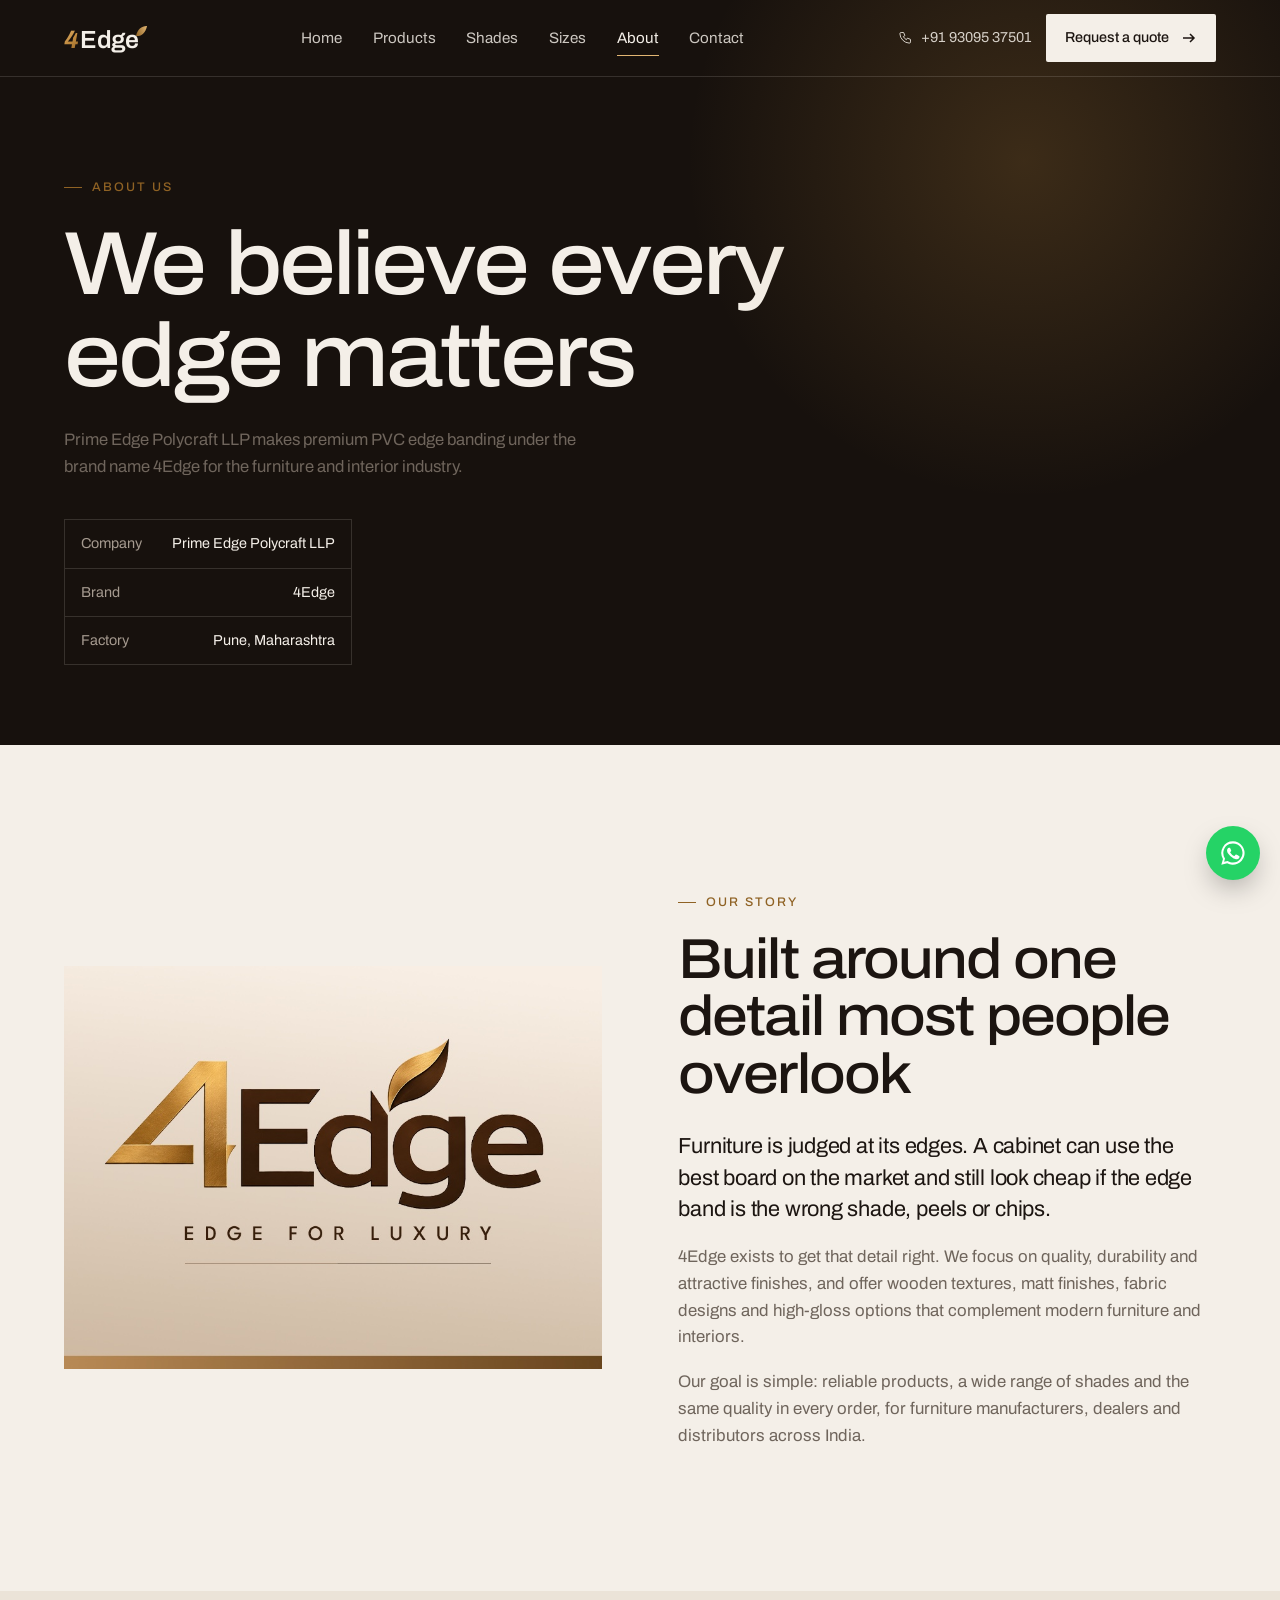
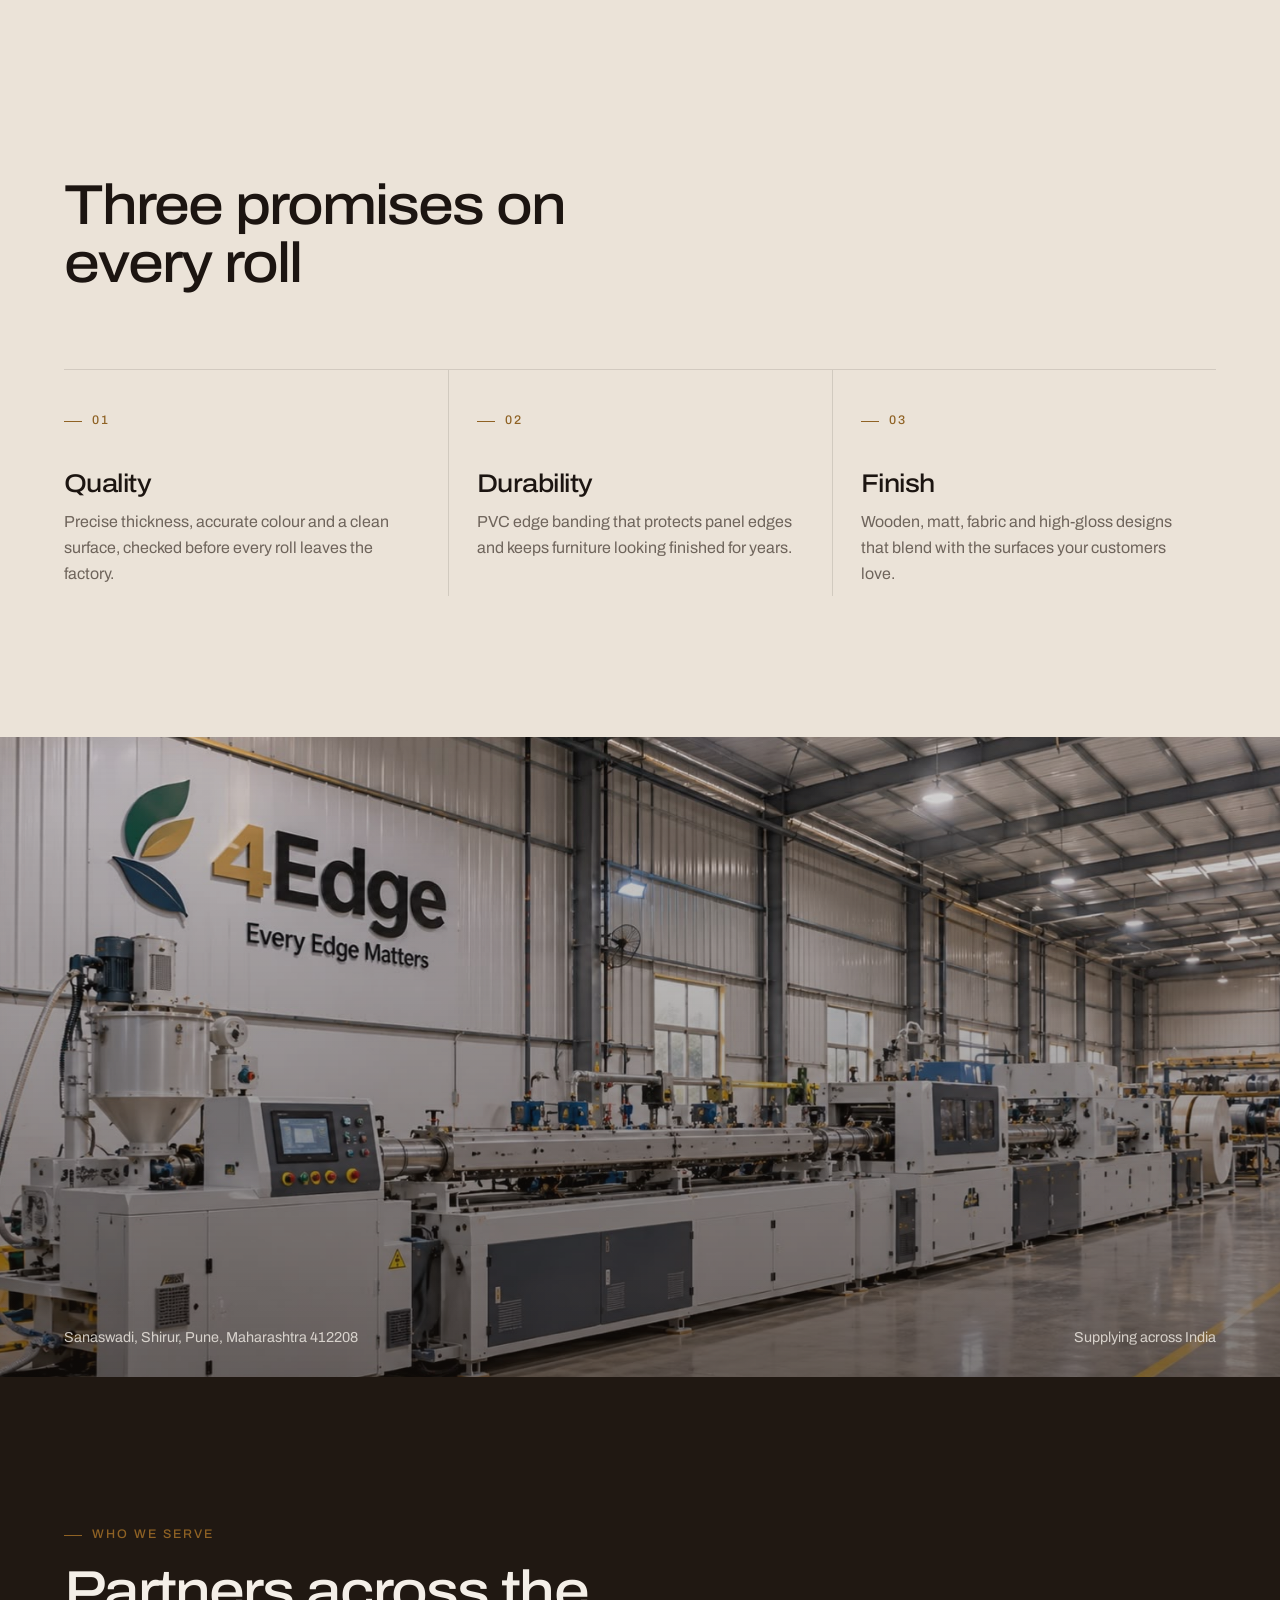
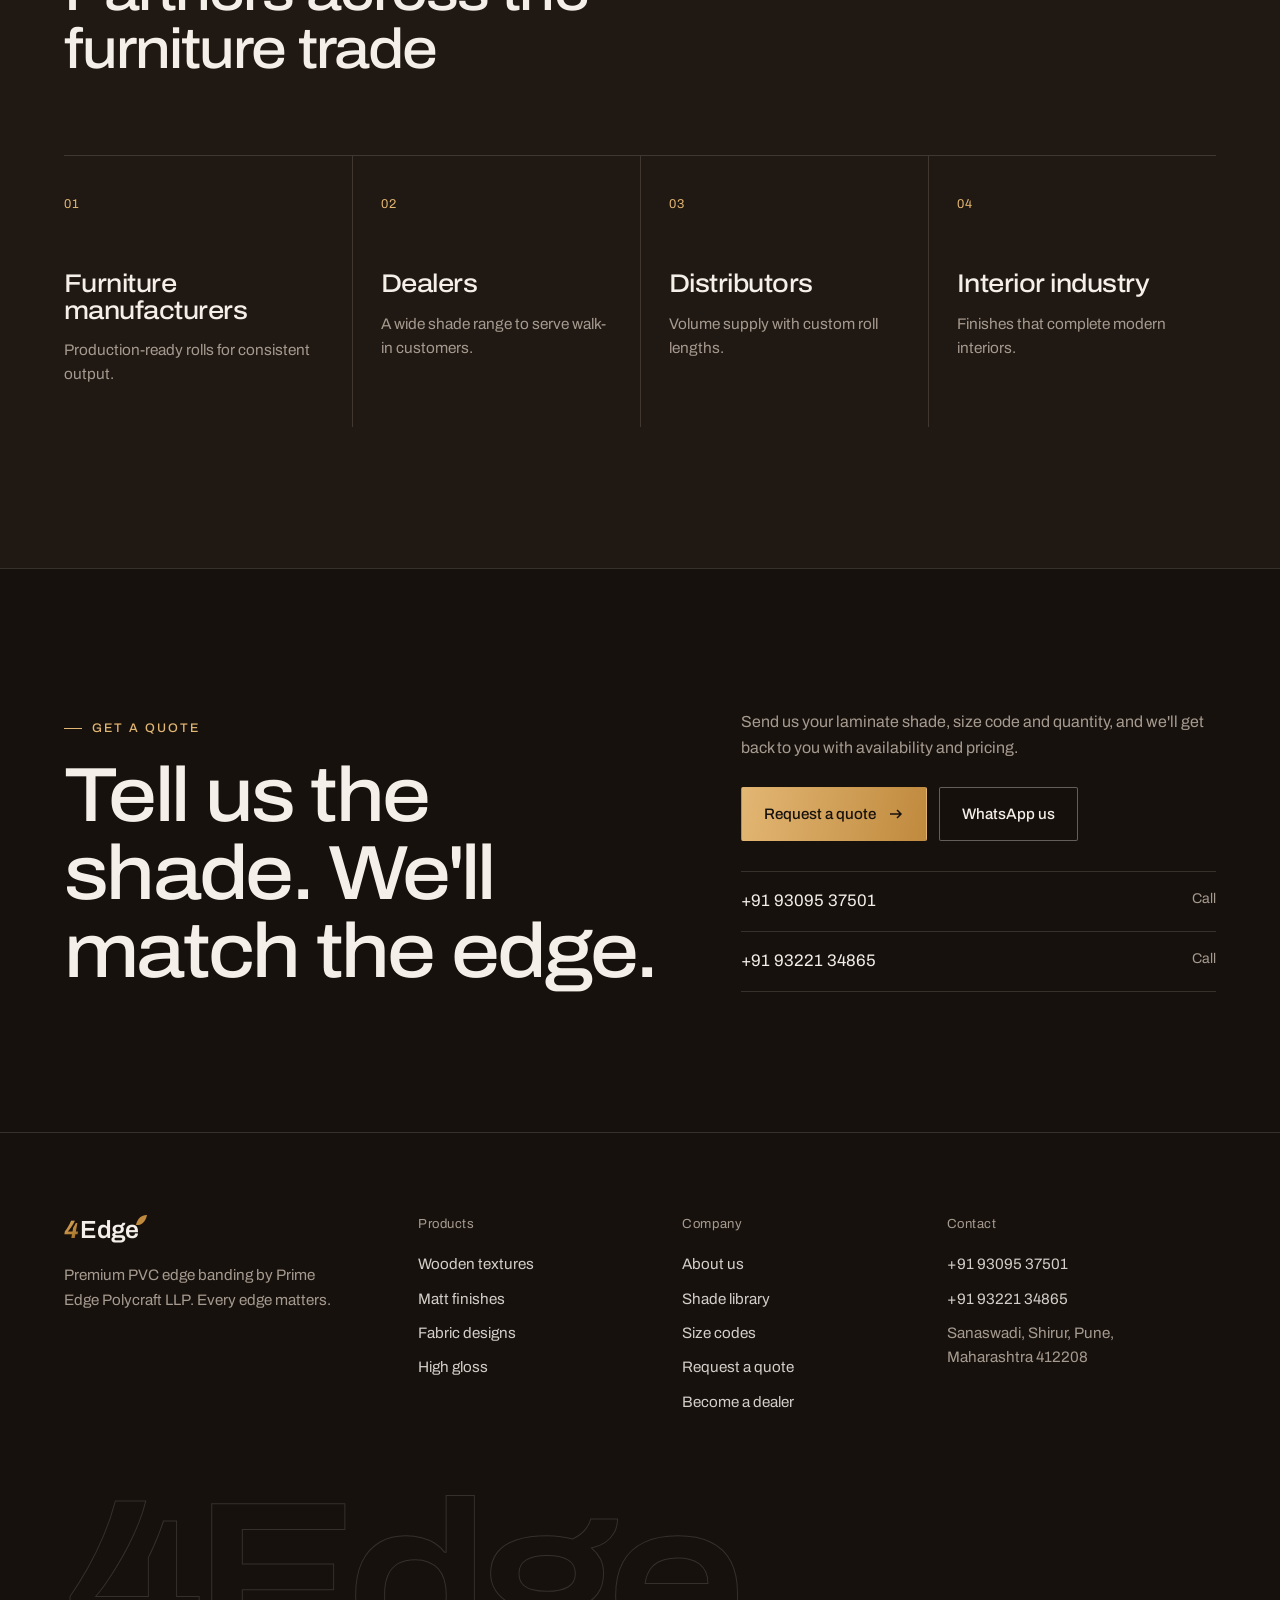
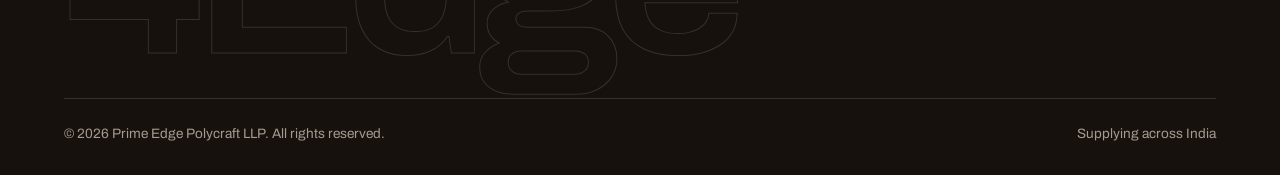
==== about.html @ f7176a1a "first commit" ====
<!doctype html>
<html lang="en">
<head>
  <meta charset="utf-8">
  <meta name="viewport" content="width=device-width, initial-scale=1">
  <title>About | 4Edge by Prime Edge Polycraft LLP</title>
  <meta name="description" content="Prime Edge Polycraft LLP makes premium PVC edge banding under the 4Edge brand at its factory in Sanaswadi, Pune.">
  <meta property="og:title" content="About | 4Edge by Prime Edge Polycraft LLP">
  <meta property="og:description" content="Prime Edge Polycraft LLP makes premium PVC edge banding under the 4Edge brand at its factory in Sanaswadi, Pune.">
  <meta property="og:image" content="assets/factory.jpg">
  <meta name="theme-color" content="#17110d">
  <link rel="icon" href="assets/favicon.svg" type="image/svg+xml">
  <link rel="preconnect" href="https://fonts.googleapis.com">
  <link rel="preconnect" href="https://fonts.gstatic.com" crossorigin>
  <link href="https://fonts.googleapis.com/css2?family=Archivo:wdth,wght@62..125,300..800&display=swap" rel="stylesheet">
  <link rel="stylesheet" href="css/styles.css">
</head>
<body>

<!-- ============ NAV ============ -->
<header class="nav">
  <div class="container nav-inner">
    <a href="index.html" class="logo" aria-label="4Edge home">
      <span class="four">4</span><span class="word">Edge</span>
      <svg class="leaf" viewBox="0 0 12 16" aria-hidden="true"><defs><linearGradient id="lg" x1="0" y1="1" x2="1" y2="0"><stop offset="0" stop-color="#8f6224"/><stop offset="1" stop-color="#e2b673"/></linearGradient></defs><path d="M1 15C1 7 5 2 11 1c0 7-3 13-10 14z" fill="url(#lg)"/></svg>
    </a>
    <nav class="nav-links" aria-label="Primary">
      <a href="index.html">Home</a>
      <a href="products.html">Products</a>
      <a href="shades.html">Shades</a>
      <a href="products.html#sizes">Sizes</a>
      <a href="about.html" class="active">About</a>
      <a href="contact.html">Contact</a>
    </nav>
    <div class="nav-right">
      <a class="nav-phone" href="tel:+919309537501">
        <svg viewBox="0 0 24 24" fill="none" stroke="currentColor" stroke-width="1.6"><path d="M5 4h4l2 5-2.5 1.5a11 11 0 0 0 5 5L15 13l5 2v4a2 2 0 0 1-2 2A16 16 0 0 1 3 6a2 2 0 0 1 2-2"/></svg>
        +91 93095 37501
      </a>
      <a href="contact.html" class="btn btn-light">Request a quote <svg viewBox="0 0 16 16" fill="none" stroke="currentColor" stroke-width="1.5"><path d="M2 8h11M9 4l4 4-4 4"/></svg></a>
      <button class="nav-toggle" aria-label="Open menu" aria-expanded="false"><span></span></button>
    </div>
  </div>
  <div class="mobile-menu">
    <a class="m-link" href="index.html">Home</a>
    <a class="m-link" href="products.html">Products</a>
    <a class="m-link" href="shades.html">Shades</a>
    <a class="m-link" href="products.html#sizes">Sizes</a>
    <a class="m-link" href="about.html">About</a>
    <a class="m-link" href="contact.html">Contact</a>
    <div class="m-foot">
      <a href="tel:+919309537501">+91 93095 37501</a>
      <a href="contact.html" class="btn btn-gold">Request a quote</a>
    </div>
  </div>
</header>

<main>
<section class="page-hero">
  <div class="container">
    <span class="eyebrow reveal">About us</span>
    <div class="row">
      <div>
        <h1 class="reveal d1">We believe every edge matters</h1>
        <p class="lead reveal d2">Prime Edge Polycraft LLP makes premium PVC edge banding under the brand name 4Edge for the furniture and interior industry.</p>
      </div>
      <div class="meta-box reveal d3">
        <div><span>Company</span>Prime Edge Polycraft LLP</div>
        <div><span>Brand</span>4Edge</div>
        <div><span>Factory</span>Pune, Maharashtra</div>
      </div>
    </div>
  </div>
</section>

<section class="section">
  <div class="container about-split">
    <div class="brand-card reveal"><img src="assets/logo-card.jpg" alt="4Edge logo with the line Edge for Luxury"></div>
    <div class="intro-copy">
      <span class="eyebrow reveal">Our story</span>
      <h2 class="reveal d1" style="margin:18px 0 28px">Built around one detail most people overlook</h2>
      <p class="big reveal d1">Furniture is judged at its edges. A cabinet can use the best board on the market and still look cheap if the edge band is the wrong shade, peels or chips.</p>
      <p class="reveal d2">4Edge exists to get that detail right. We focus on quality, durability and attractive finishes, and offer wooden textures, matt finishes, fabric designs and high-gloss options that complement modern furniture and interiors.</p>
      <p class="reveal d3">Our goal is simple: reliable products, a wide range of shades and the same quality in every order, for furniture manufacturers, dealers and distributors across India.</p>
    </div>
  </div>
</section>

<section class="section cream-2">
  <div class="container">
    <div class="section-head">
      <div>
        <span class="eyebrow reveal">What we stand for</span>
        <h2 class="reveal d1">Three promises on every roll</h2>
      </div>
    </div>
    <div class="values">
      <div class="reveal"><span class="eyebrow">01</span><h3>Quality</h3><p>Precise thickness, accurate colour and a clean surface, checked before every roll leaves the factory.</p></div>
      <div class="reveal d1"><span class="eyebrow">02</span><h3>Durability</h3><p>PVC edge banding that protects panel edges and keeps furniture looking finished for years.</p></div>
      <div class="reveal d2"><span class="eyebrow">03</span><h3>Finish</h3><p>Wooden, matt, fabric and high-gloss designs that blend with the surfaces your customers love.</p></div>
    </div>
  </div>
</section>

<div class="image-band">
  <img src="assets/factory.jpg" alt="Inside the 4Edge factory at Sanaswadi, Pune" loading="lazy">
  <div class="caption"><span>Sanaswadi, Shirur, Pune, Maharashtra 412208</span><span>Supplying across India</span></div>
</div>

<section class="section dark-2">
  <div class="container">
    <div class="section-head">
      <div>
        <span class="eyebrow reveal">Who we serve</span>
        <h2 class="reveal d1">Partners across the furniture trade</h2>
      </div>
    </div>
    <div class="grid-4">
      <div class="card reveal"><span class="card-num">01</span><h3>Furniture manufacturers</h3><p>Production-ready rolls for consistent output.</p></div>
      <div class="card reveal d1"><span class="card-num">02</span><h3>Dealers</h3><p>A wide shade range to serve walk-in customers.</p></div>
      <div class="card reveal d2"><span class="card-num">03</span><h3>Distributors</h3><p>Volume supply with custom roll lengths.</p></div>
      <div class="card reveal d3"><span class="card-num">04</span><h3>Interior industry</h3><p>Finishes that complete modern interiors.</p></div>
    </div>
  </div>
</section>

<!-- ============ CTA ============ -->
<section class="section dark cta" style="border-top:1px solid var(--line-dark)">
  <div class="container cta-inner">
    <div>
      <span class="eyebrow reveal">Get a quote</span>
      <h2 class="reveal d1" style="margin-top:18px">Tell us the shade. We'll match the edge.</h2>
    </div>
    <div class="cta-side reveal d2">
      <p>Send us your laminate shade, size code and quantity, and we'll get back to you with availability and pricing.</p>
      <div class="cta-actions">
        <a href="contact.html" class="btn btn-gold">Request a quote <svg viewBox="0 0 16 16" fill="none" stroke="currentColor" stroke-width="1.5"><path d="M2 8h11M9 4l4 4-4 4"/></svg></a>
        <a href="https://wa.me/919309537501" target="_blank" rel="noopener" class="btn btn-ghost">WhatsApp us</a>
      </div>
      <div class="phone-list">
        <a href="tel:+919309537501">+91 93095 37501 <span>Call</span></a>
        <a href="tel:+919322134865">+91 93221 34865 <span>Call</span></a>
      </div>
    </div>
  </div>
</section>



</main>

<!-- ============ FOOTER ============ -->
<footer class="footer">
  <div class="container">
    <div class="footer-top">
      <div>
        <a href="index.html" class="logo"><span class="four">4</span><span class="word">Edge</span><svg class="leaf" viewBox="0 0 12 16" aria-hidden="true"><path d="M1 15C1 7 5 2 11 1c0 7-3 13-10 14z" fill="#c08a3e"/></svg></a>
        <p class="tagline">Premium PVC edge banding by Prime Edge Polycraft LLP. Every edge matters.</p>
      </div>
      <div>
        <h4>Products</h4>
        <ul>
          <li><a href="shades.html#wooden-matt">Wooden textures</a></li>
          <li><a href="shades.html#solid-matt">Matt finishes</a></li>
          <li><a href="shades.html#fabric">Fabric designs</a></li>
          <li><a href="shades.html#solid-gloss">High gloss</a></li>
        </ul>
      </div>
      <div>
        <h4>Company</h4>
        <ul>
          <li><a href="about.html">About us</a></li>
          <li><a href="shades.html">Shade library</a></li>
          <li><a href="products.html#sizes">Size codes</a></li>
          <li><a href="contact.html">Request a quote</a></li>
          <li><a href="contact.html">Become a dealer</a></li>
        </ul>
      </div>
      <div>
        <h4>Contact</h4>
        <ul>
          <li><a href="tel:+919309537501">+91 93095 37501</a></li>
          <li><a href="tel:+919322134865">+91 93221 34865</a></li>
          <li style="color:var(--muted-dark)">Sanaswadi, Shirur, Pune,<br>Maharashtra 412208</li>
        </ul>
      </div>
    </div>
    <div class="footer-word" aria-hidden="true">4Edge</div>
    <div class="footer-bottom">
      <span>© <span data-year></span> Prime Edge Polycraft LLP. All rights reserved.</span>
      <span>Supplying across India</span>
    </div>
  </div>
</footer>

<a class="wa-float" href="https://wa.me/919309537501" target="_blank" rel="noopener" aria-label="Chat on WhatsApp">
  <svg viewBox="0 0 24 24" fill="currentColor"><path d="M12 2a10 10 0 0 0-8.6 15.1L2 22l5-1.3A10 10 0 1 0 12 2zm0 18.2c-1.5 0-3-.4-4.3-1.2l-.3-.2-3 .8.8-2.9-.2-.3A8.2 8.2 0 1 1 12 20.2zm4.5-6.1c-.2-.1-1.5-.7-1.7-.8-.2-.1-.4-.1-.6.1l-.8 1c-.1.2-.3.2-.5.1a6.7 6.7 0 0 1-3.3-2.9c-.3-.4.2-.4.8-1.4.1-.2 0-.3 0-.5l-.8-1.8c-.2-.5-.4-.4-.6-.4h-.5a1 1 0 0 0-.7.3 3 3 0 0 0-.9 2.2 5.2 5.2 0 0 0 1.1 2.7 11.8 11.8 0 0 0 4.5 4c1.7.7 2.3.8 3.2.6.5-.1 1.5-.6 1.7-1.2.2-.6.2-1.1.2-1.2-.1-.2-.3-.3-.6-.4z"/></svg>
</a>

<script src="js/shades-data.js"></script>
<script src="js/shades.js"></script>
<script src="js/main.js"></script>
</body>
</html>
---- css/styles.css ----
/* =========================================================
   4Edge — Prime Edge Polycraft LLP
   ========================================================= */

:root {
  --gold: #c08a3e;
  --gold-light: #e2b673;
  --gold-deep: #8f6224;
  --brown: #4a2c1a;
  --espresso: #17110d;
  --espresso-2: #201812;
  --espresso-3: #2b211a;
  --cream: #f4efe8;
  --cream-2: #ebe3d8;
  --ink: #1c1511;
  --muted: #6f655c;
  --muted-dark: #a59a8f;
  --line: rgba(28, 21, 17, 0.12);
  --line-dark: rgba(244, 239, 232, 0.14);

  --font: "Archivo", system-ui, -apple-system, "Segoe UI", sans-serif;
  --wide: 112;

  --pad: clamp(16px, 5vw, 72px);
  --max: 1360px;
  --ease: cubic-bezier(0.22, 1, 0.36, 1);
}

*, *::before, *::after { box-sizing: border-box; }
html { scroll-behavior: smooth; -webkit-text-size-adjust: 100%; }
body {
  margin: 0;
  font-family: var(--font);
  font-size: 16px;
  line-height: 1.6;
  color: var(--ink);
  background: var(--cream);
  -webkit-font-smoothing: antialiased;
  overflow-x: hidden;
}
img { max-width: 100%; display: block; }
a { color: inherit; text-decoration: none; }
button { font: inherit; cursor: pointer; }

.container { width: 100%; max-width: var(--max); margin: 0 auto; padding: 0 var(--pad); }

/* ---------- Type ---------- */
.display, h1, h2, h3 {
  font-stretch: 112%;
  font-variation-settings: "wdth" var(--wide);
  letter-spacing: -0.035em;
  line-height: 1.02;
  font-weight: 500;
  margin: 0;
}
h1 { font-size: clamp(2.6rem, 7vw, 6.2rem); }
h2 { font-size: clamp(2rem, 4.4vw, 3.6rem); }
h3 { font-size: clamp(1.25rem, 2vw, 1.6rem); letter-spacing: -0.02em; }
p { margin: 0; }
.lead { font-size: clamp(1.02rem, 1.3vw, 1.15rem); color: var(--muted); max-width: 52ch; }
.dark .lead { color: var(--muted-dark); }

.eyebrow {
  display: inline-flex; align-items: center; gap: 10px;
  font-size: 0.78rem; letter-spacing: 0.16em; text-transform: uppercase;
  color: var(--gold-deep); font-weight: 500;
}
.eyebrow::before { content: ""; width: 18px; height: 1px; background: currentColor; }
.dark .eyebrow { color: var(--gold-light); }

.gold-text {
  background: linear-gradient(100deg, var(--gold-light), var(--gold) 45%, var(--gold-deep));
  -webkit-background-clip: text; background-clip: text; color: transparent;
}

/* ---------- Buttons ---------- */
.btn {
  display: inline-flex; align-items: center; gap: 12px;
  padding: 14px 22px; font-size: 0.95rem; font-weight: 500;
  border: 1px solid transparent; border-radius: 2px;
  transition: background .3s var(--ease), color .3s var(--ease), border-color .3s var(--ease), transform .3s var(--ease);
  white-space: nowrap;
}
.btn svg { width: 16px; height: 16px; transition: transform .3s var(--ease); }
.btn:hover svg { transform: translateX(4px); }
.btn-light { background: var(--cream); color: var(--ink); }
.btn-light:hover { background: #fff; }
.btn-ghost { border-color: rgba(244,239,232,.35); color: var(--cream); background: rgba(23,17,13,.25); backdrop-filter: blur(6px); }
.btn-ghost:hover { border-color: var(--cream); }
.btn-dark { background: var(--espresso); color: var(--cream); }
.btn-dark:hover { background: var(--brown); }
.btn-gold { background: linear-gradient(100deg, var(--gold-light), var(--gold)); color: var(--espresso); }
.btn-gold:hover { filter: brightness(1.06); }
.btn-outline { border-color: var(--line); color: var(--ink); }
.btn-outline:hover { border-color: var(--ink); }

/* ---------- Logo ---------- */
.logo { display: inline-flex; align-items: flex-end; gap: 1px; font-weight: 600; font-size: 1.55rem; line-height: 1; letter-spacing: -0.03em; }
.logo .four {
  font-weight: 700; font-style: italic; margin-right: 1px;
  background: linear-gradient(135deg, var(--gold-light), var(--gold) 50%, var(--gold-deep));
  -webkit-background-clip: text; background-clip: text; color: transparent;
}
.logo .word { color: var(--cream); position: relative; }
.logo .leaf { width: 11px; height: 14px; margin-left: -3px; margin-bottom: 15px; transform: rotate(12deg); }
.logo-dark .word { color: var(--brown); }

/* ---------- Navigation ---------- */
.nav {
  position: fixed; inset: 0 0 auto 0; z-index: 50;
  color: var(--cream);
  border-bottom: 1px solid var(--line-dark);
  transition: background .4s var(--ease), backdrop-filter .4s var(--ease);
}
.nav.scrolled, .nav.solid { background: rgba(23, 17, 13, 0.82); backdrop-filter: blur(14px); -webkit-backdrop-filter: blur(14px); }
.nav-inner { display: flex; align-items: center; justify-content: space-between; height: 76px; gap: 24px; }
.nav-links { display: flex; gap: clamp(18px, 2.4vw, 34px); font-size: 0.95rem; }
.nav-links a { opacity: .82; transition: opacity .2s; position: relative; padding: 6px 0; }
.nav-links a:hover, .nav-links a.active { opacity: 1; }
.nav-links a.active::after { content: ""; position: absolute; left: 0; right: 0; bottom: 0; height: 1px; background: var(--gold-light); }
.nav-right { display: flex; align-items: center; gap: 14px; }
.nav-phone { display: inline-flex; align-items: center; gap: 8px; font-size: 0.9rem; opacity: .85; }
.nav-phone svg { width: 15px; height: 15px; }
.nav .btn { padding: 11px 18px; font-size: .9rem; }
.nav-toggle { display: none; width: 44px; height: 44px; border: 1px solid var(--line-dark); background: transparent; color: var(--cream); align-items: center; justify-content: center; }
.nav-toggle span { display: block; width: 18px; height: 1px; background: currentColor; position: relative; transition: transform .3s; }
.nav-toggle span::before, .nav-toggle span::after { content: ""; position: absolute; left: 0; width: 18px; height: 1px; background: currentColor; transition: transform .3s; }
.nav-toggle span::before { top: -6px; } .nav-toggle span::after { top: 6px; }
.nav.open .nav-toggle span { background: transparent; }
.nav.open .nav-toggle span::before { transform: translateY(6px) rotate(45deg); }
.nav.open .nav-toggle span::after { transform: translateY(-6px) rotate(-45deg); }

.mobile-menu { display: none; }

@media (max-width: 980px) {
  .nav-links, .nav-phone, .nav-right .btn { display: none; }
  .nav-toggle { display: inline-flex; }
  .mobile-menu {
    display: flex; flex-direction: column; gap: 6px;
    max-height: 0; overflow: hidden; transition: max-height .5s var(--ease);
    background: var(--espresso);
  }
  .nav.open .mobile-menu { max-height: 520px; border-top: 1px solid var(--line-dark); }
  .mobile-menu a.m-link { font-size: 1.6rem; padding: 10px var(--pad); font-stretch: 112%; letter-spacing: -0.02em; }
  .mobile-menu .m-foot { padding: 18px var(--pad) 26px; display: flex; flex-direction: column; gap: 14px; }
  .nav.open { background: var(--espresso); }
}

/* ---------- Hero ---------- */
.hero {
  position: relative; min-height: 100svh; color: var(--cream);
  display: flex; flex-direction: column; justify-content: flex-end;
  background: var(--espresso); overflow: hidden; isolation: isolate;
}
.hero-media { position: absolute; inset: 0; z-index: -2; }
.hero-media img { width: 100%; height: 100%; object-fit: cover; object-position: 60% center; transform: scale(1.06); animation: heroZoom 14s var(--ease) forwards; filter: saturate(.85) contrast(1.02); }
@keyframes heroZoom { to { transform: scale(1); } }
.hero::before {
  content: ""; position: absolute; inset: 0; z-index: -1;
  background:
    linear-gradient(90deg, rgba(23,17,13,.92) 0%, rgba(23,17,13,.72) 38%, rgba(23,17,13,.25) 75%, rgba(23,17,13,.35) 100%),
    linear-gradient(0deg, rgba(23,17,13,.95) 0%, rgba(23,17,13,0) 45%),
    linear-gradient(180deg, rgba(23,17,13,.6) 0%, rgba(23,17,13,0) 22%);
}
.corner { position: absolute; width: 18px; height: 18px; border-color: rgba(244,239,232,.5); border-style: solid; border-width: 0; }
.corner.tl { top: 100px; left: calc(var(--pad) / 2); border-top-width: 1px; border-left-width: 1px; }
.corner.tr { top: 100px; right: calc(var(--pad) / 2); border-top-width: 1px; border-right-width: 1px; }
.corner.bl { bottom: 18px; left: calc(var(--pad) / 2); border-bottom-width: 1px; border-left-width: 1px; }
.corner.br { bottom: 18px; right: calc(var(--pad) / 2); border-bottom-width: 1px; border-right-width: 1px; }

.hero-content { padding-top: 160px; padding-bottom: 56px; }
.hero h1 { max-width: 13ch; margin: 22px 0 26px; }
.hero .lead { color: rgba(244,239,232,.78); max-width: 46ch; }
.hero-actions { display: flex; flex-wrap: wrap; gap: 12px; margin-top: 36px; }

.stats { display: grid; grid-template-columns: repeat(5, 1fr); border-top: 1px solid var(--line-dark); margin-top: 72px; }
.stat { padding: 22px 22px 6px 0; }
.stat + .stat { padding-left: 22px; border-left: 1px solid var(--line-dark); }
.stat small { display: block; color: var(--muted-dark); font-size: .85rem; margin-bottom: 4px; }
.stat strong { font-weight: 500; font-size: 1rem; }
@media (max-width: 900px) {
  .stats { grid-template-columns: repeat(2, 1fr); }
  .stat, .stat + .stat { padding: 18px 16px 14px 0; border-left: 0; border-bottom: 1px solid var(--line-dark); }
  .stat:nth-child(even) { padding-left: 16px; border-left: 1px solid var(--line-dark); }
  .stat:last-child { grid-column: 1 / -1; border-bottom: 0; }
}

/* ---------- Page header (inner pages) ---------- */
.page-hero { background: var(--espresso); color: var(--cream); padding: 170px 0 80px; position: relative; overflow: hidden; }
.page-hero::after {
  content: ""; position: absolute; right: -10%; top: -30%; width: 60vw; height: 60vw; max-width: 820px; max-height: 820px;
  background: radial-gradient(circle, rgba(192,138,62,.22), transparent 62%); pointer-events: none;
}
.page-hero h1 { max-width: 14ch; margin: 22px 0 24px; }
.page-hero .row { display: flex; justify-content: space-between; align-items: flex-end; gap: 40px; flex-wrap: wrap; }
.meta-box { border: 1px solid var(--line-dark); min-width: 240px; font-size: .9rem; }
.meta-box div { display: flex; justify-content: space-between; gap: 30px; padding: 12px 16px; }
.meta-box div + div { border-top: 1px solid var(--line-dark); }
.meta-box span { color: var(--muted-dark); }

/* ---------- Sections ---------- */
section { position: relative; }
.section { padding: clamp(80px, 11vw, 150px) 0; }
.section.tight { padding: clamp(64px, 8vw, 110px) 0; }
.dark { background: var(--espresso); color: var(--cream); }
.dark-2 { background: var(--espresso-2); color: var(--cream); }
.cream-2 { background: var(--cream-2); }
.section-head { display: flex; justify-content: space-between; align-items: flex-end; gap: 40px; margin-bottom: clamp(44px, 6vw, 80px); flex-wrap: wrap; }
.section-head h2 { max-width: 16ch; margin-top: 18px; }
.section-head .lead { max-width: 42ch; }

/* ---------- Intro ---------- */
.intro-grid { display: grid; grid-template-columns: 1.05fr 1fr; gap: clamp(40px, 7vw, 120px); align-items: start; }
.intro-grid h2 { margin-top: 18px; }
.intro-copy p + p { margin-top: 18px; }
.intro-copy p { color: var(--muted); font-size: 1.05rem; }
.intro-copy .big { color: var(--ink); font-size: clamp(1.2rem, 1.7vw, 1.45rem); line-height: 1.45; letter-spacing: -0.01em; }
.signature { display: flex; align-items: center; gap: 16px; margin-top: 34px; padding-top: 24px; border-top: 1px solid var(--line); font-size: .9rem; color: var(--muted); }
.signature strong { color: var(--ink); font-weight: 500; display: block; }
@media (max-width: 860px) { .intro-grid { grid-template-columns: 1fr; } }

/* ---------- Finishes explorer ---------- */
.explorer { display: grid; grid-template-columns: 1fr 1fr; gap: clamp(32px, 6vw, 96px); align-items: start; }
.finish-list { list-style: none; margin: 0; padding: 0; border-top: 1px solid var(--line); }
.finish-item { border-bottom: 1px solid var(--line); }
.finish-item button {
  width: 100%; display: grid; grid-template-columns: 48px 1fr 24px; align-items: center;
  background: none; border: 0; padding: 26px 0; text-align: left; color: var(--muted);
  transition: color .3s var(--ease);
}
.finish-item .num { font-size: .8rem; letter-spacing: .06em; }
.finish-item .name { font-size: clamp(1.4rem, 2.6vw, 2.1rem); font-stretch: 112%; letter-spacing: -0.03em; transition: transform .4s var(--ease); }
.finish-item .arrow { opacity: 0; transform: translateX(-8px); transition: all .4s var(--ease); width: 18px; height: 18px; }
.finish-item.active button, .finish-item button:hover { color: var(--ink); }
.finish-item.active .num { color: var(--gold-deep); }
.finish-item.active .name { transform: translateX(6px); }
.finish-item.active .arrow { opacity: 1; transform: none; }

.finish-panel { position: sticky; top: 110px; }
.swatch-stage { position: relative; aspect-ratio: 4 / 3; overflow: hidden; background: var(--espresso); }
.swatch-stage .swatch { position: absolute; inset: 0; opacity: 0; transition: opacity .6s var(--ease), transform 1.2s var(--ease); transform: scale(1.04); }
.swatch-stage .swatch.show { opacity: 1; transform: none; }
.swatch-label { position: absolute; left: 16px; bottom: 16px; z-index: 3; background: rgba(23,17,13,.7); color: var(--cream); backdrop-filter: blur(8px); padding: 8px 12px; font-size: .8rem; letter-spacing: .08em; text-transform: uppercase; }
.panel-desc { margin-top: 22px; color: var(--muted); max-width: 52ch; min-height: 3.2em; }
.spec-rows { margin-top: 22px; border-top: 1px solid var(--line); font-size: .92rem; }
.spec-rows div { display: flex; justify-content: space-between; gap: 20px; padding: 13px 0; border-bottom: 1px solid var(--line); }
.spec-rows span:first-child { color: var(--muted); }
.spec-rows span:last-child { text-align: right; }
@media (max-width: 860px) {
  .explorer { grid-template-columns: 1fr; }
  .finish-panel { position: relative; top: 0; order: -1; }
}

/* ---------- Edge-band swatches (pure CSS textures) ---------- */
.swatch { overflow: hidden; }
.sw-wood {
  background:
    repeating-linear-gradient(92deg, rgba(60,30,12,.0) 0 7px, rgba(60,30,12,.16) 7px 8px, rgba(60,30,12,0) 8px 19px, rgba(255,220,170,.07) 19px 21px),
    repeating-linear-gradient(88deg, rgba(90,50,20,.0) 0 31px, rgba(70,35,15,.22) 31px 33px, rgba(0,0,0,0) 33px 70px),
    radial-gradient(ellipse 40% 9% at 30% 40%, rgba(70,35,15,.35), transparent 70%),
    radial-gradient(ellipse 30% 7% at 70% 68%, rgba(70,35,15,.3), transparent 70%),
    linear-gradient(100deg, #9b6638, #b57c48 30%, #8e5a30 55%, #a87140 80%, #93603a);
}
.sw-wood-dark {
  background:
    repeating-linear-gradient(91deg, transparent 0 9px, rgba(0,0,0,.18) 9px 10px, transparent 10px 23px, rgba(255,210,160,.05) 23px 25px),
    repeating-linear-gradient(89deg, transparent 0 41px, rgba(0,0,0,.25) 41px 43px, transparent 43px 90px),
    linear-gradient(100deg, #4b2c1a, #5d3a24 35%, #432617 60%, #563521);
}
.sw-wood-light {
  background:
    repeating-linear-gradient(90deg, transparent 0 11px, rgba(120,80,40,.12) 11px 12px, transparent 12px 27px),
    repeating-linear-gradient(88deg, transparent 0 47px, rgba(120,80,40,.16) 47px 49px, transparent 49px 100px),
    linear-gradient(100deg, #d9b98d, #e6c9a0 40%, #d2b083 70%, #dfc095);
}
.sw-matt { background: radial-gradient(120% 90% at 30% 20%, #5a5651, #3e3b37 60%, #34312e); }
.sw-matt::after { content: ""; position: absolute; inset: 0; opacity: .35; background-image: url("data:image/svg+xml;utf8,<svg xmlns='http://www.w3.org/2000/svg' width='160' height='160'><filter id='n'><feTurbulence type='fractalNoise' baseFrequency='.9' numOctaves='2' stitchTiles='stitch'/><feColorMatrix values='0 0 0 0 0 0 0 0 0 0 0 0 0 0 0 0 0 0 .5 0'/></filter><rect width='100%' height='100%' filter='url(%23n)'/></svg>"); }
.sw-matt-sand { background: radial-gradient(120% 90% at 30% 20%, #cdbfae, #b9a995 60%, #ab9a85); }
.sw-matt-sand::after { content: ""; position: absolute; inset: 0; opacity: .3; background-image: url("data:image/svg+xml;utf8,<svg xmlns='http://www.w3.org/2000/svg' width='160' height='160'><filter id='n'><feTurbulence type='fractalNoise' baseFrequency='.9' numOctaves='2' stitchTiles='stitch'/><feColorMatrix values='0 0 0 0 0 0 0 0 0 0 0 0 0 0 0 0 0 0 .5 0'/></filter><rect width='100%' height='100%' filter='url(%23n)'/></svg>"); }
.sw-fabric {
  background:
    repeating-linear-gradient(0deg, rgba(255,255,255,.06) 0 1px, transparent 1px 3px),
    repeating-linear-gradient(90deg, rgba(0,0,0,.14) 0 1px, transparent 1px 3px),
    repeating-linear-gradient(45deg, rgba(255,255,255,.03) 0 2px, transparent 2px 6px),
    linear-gradient(135deg, #6f7466, #5f6457 50%, #6a6f61);
}
.sw-fabric-linen {
  background:
    repeating-linear-gradient(0deg, rgba(255,255,255,.18) 0 1px, transparent 1px 3px),
    repeating-linear-gradient(90deg, rgba(90,70,50,.14) 0 1px, transparent 1px 3px),
    linear-gradient(135deg, #cfc3b1, #c2b5a1 50%, #cbbfab);
}
.sw-gloss {
  background:
    linear-gradient(115deg, transparent 0 34%, rgba(255,255,255,.55) 40%, rgba(255,255,255,.08) 47%, transparent 52%),
    linear-gradient(115deg, transparent 0 58%, rgba(255,255,255,.18) 61%, transparent 64%),
    linear-gradient(180deg, #7a1f22, #5a1316 60%, #3f0d10);
}
.sw-gloss-white {
  background:
    linear-gradient(115deg, transparent 0 34%, rgba(255,255,255,.9) 40%, rgba(255,255,255,.2) 47%, transparent 52%),
    linear-gradient(180deg, #f5f3ef, #e3dfd8 70%, #d6d1c9);
}
.sw-gloss-black {
  background:
    linear-gradient(115deg, transparent 0 34%, rgba(255,255,255,.32) 40%, rgba(255,255,255,.05) 47%, transparent 52%),
    linear-gradient(180deg, #1c1c1e, #0d0d0e);
}

/* Edge band roll illustration inside stage */
.roll { position: absolute; inset: 0; display: flex; align-items: center; justify-content: center; }
.strip-stack { position: absolute; inset: 0; display: grid; grid-template-rows: repeat(5, 1fr); }
.strip-stack > div { position: relative; border-bottom: 1px solid rgba(0,0,0,.25); box-shadow: inset 0 1px 0 rgba(255,255,255,.08); }

/* ---------- Size table ---------- */
.filters { display: flex; flex-wrap: wrap; gap: 8px; align-items: center; margin-bottom: 26px; }
.filters .label { font-size: .85rem; color: var(--muted); margin-right: 8px; }
.dark .filters .label { color: var(--muted-dark); }
.chip { padding: 9px 16px; border: 1px solid var(--line); background: transparent; font-size: .88rem; color: inherit; border-radius: 2px; transition: all .25s var(--ease); }
.dark .chip { border-color: var(--line-dark); }
.chip:hover { border-color: currentColor; }
.chip.active { background: var(--ink); color: var(--cream); border-color: var(--ink); }
.dark .chip.active { background: var(--cream); color: var(--ink); border-color: var(--cream); }

.table-wrap { overflow-x: auto; -webkit-overflow-scrolling: touch; }
.size-table { width: 100%; border-collapse: collapse; min-width: 640px; font-size: .95rem; }
.size-table th { text-align: left; font-weight: 400; font-size: .82rem; color: var(--muted); padding: 14px 16px 14px 0; border-bottom: 1px solid var(--line); }
.dark .size-table th { color: var(--muted-dark); border-color: var(--line-dark); }
.size-table td { padding: 20px 16px 20px 0; border-bottom: 1px solid var(--line); transition: background .25s, color .25s; }
.dark .size-table td { border-color: var(--line-dark); color: var(--muted-dark); }
.size-table tr:hover td { color: inherit; }
.dark .size-table tr:hover td { color: var(--cream); background: rgba(244,239,232,.03); }
.size-table td.code { font-stretch: 112%; font-size: 1.15rem; letter-spacing: -0.01em; color: inherit; }
.dark .size-table td.code { color: var(--cream); }
.size-table tr.hide { display: none; }
.edge-viz { display: inline-flex; align-items: center; gap: 10px; }
.edge-viz i { display: block; background: linear-gradient(180deg, var(--gold-light), var(--gold-deep)); border-radius: 1px; }
.table-note { margin-top: 20px; font-size: .85rem; color: var(--muted); }
.dark .table-note { color: var(--muted-dark); }

/* ---------- Cards / grids ---------- */
.grid-4 { display: grid; grid-template-columns: repeat(4, 1fr); border-top: 1px solid var(--line-dark); }
.grid-4 > * { padding: 34px 28px 40px 0; }
.grid-4 > * + * { padding-left: 28px; border-left: 1px solid var(--line-dark); }
.card-num { font-size: .8rem; color: var(--gold-light); letter-spacing: .08em; }
.card h3 { margin: 56px 0 14px; }
.card p { color: var(--muted-dark); font-size: .96rem; }
.card .ico { width: 34px; height: 34px; color: var(--gold-light); margin-top: 20px; }
@media (max-width: 980px) {
  .grid-4 { grid-template-columns: 1fr 1fr; }
  .grid-4 > *:nth-child(3) { padding-left: 0; border-left: 0; }
  .grid-4 > *:nth-child(n+3) { border-top: 1px solid var(--line-dark); }
}
@media (max-width: 560px) {
  .grid-4 { grid-template-columns: 1fr; }
  .grid-4 > *, .grid-4 > * + * { padding: 28px 0 32px; border-left: 0; }
  .grid-4 > * + * { border-top: 1px solid var(--line-dark); }
  .card h3 { margin-top: 28px; }
}

.why-grid { display: grid; grid-template-columns: repeat(3, 1fr); gap: 1px; background: var(--line); border: 1px solid var(--line); }
.why-grid > div { background: var(--cream); padding: clamp(26px, 3vw, 40px); min-height: 250px; display: flex; flex-direction: column; justify-content: space-between; gap: 30px; transition: background .4s var(--ease); }
.why-grid > div:hover { background: #fbf8f4; }
.why-grid .n { font-size: .8rem; color: var(--gold-deep); letter-spacing: .08em; }
.why-grid h3 { margin-bottom: 10px; }
.why-grid p { color: var(--muted); font-size: .96rem; }
@media (max-width: 900px) { .why-grid { grid-template-columns: 1fr 1fr; } }
@media (max-width: 560px) { .why-grid { grid-template-columns: 1fr; } .why-grid > div { min-height: 0; } }

/* ---------- Big number panels ---------- */
.big-panels { display: grid; grid-template-columns: 1fr 1fr; gap: 16px; }
.big-panel { background: var(--cream); color: var(--ink); padding: clamp(28px, 4vw, 56px); border-radius: 18px; min-height: 420px; display: flex; flex-direction: column; justify-content: space-between; overflow: hidden; position: relative; }
.big-panel.dark-p { background: var(--espresso-3); color: var(--cream); }
.big-panel .mark { width: 34px; height: 34px; }
.big-num { font-size: clamp(6rem, 15vw, 13rem); font-stretch: 112%; letter-spacing: -0.06em; line-height: .85; font-weight: 500; }
.big-panel h3 { font-size: clamp(1.6rem, 3vw, 2.6rem); max-width: 14ch; letter-spacing: -0.03em; margin-top: 16px; }
.big-panel p { color: var(--muted); margin-top: 14px; max-width: 40ch; }
.big-panel.dark-p p { color: var(--muted-dark); }
@media (max-width: 860px) { .big-panels { grid-template-columns: 1fr; } .big-panel { min-height: 340px; } }

/* India map dots */
.india-dots { position: absolute; right: -40px; top: -20px; width: 60%; opacity: .5; }

/* ---------- Image band ---------- */
.image-band { position: relative; height: clamp(320px, 55vw, 640px); overflow: hidden; }
.image-band img { width: 100%; height: 120%; object-fit: cover; position: absolute; top: -10%; left: 0; will-change: transform; }
.image-band::after { content: ""; position: absolute; inset: 0; background: linear-gradient(180deg, rgba(23,17,13,.15), rgba(23,17,13,.55)); }
.image-band .caption { position: absolute; z-index: 2; left: var(--pad); right: var(--pad); bottom: 28px; color: var(--cream); display: flex; justify-content: space-between; gap: 20px; font-size: .9rem; flex-wrap: wrap; }
.image-band .caption span { opacity: .8; }

/* ---------- CTA ---------- */
.cta { text-align: left; }
.cta-inner { display: grid; grid-template-columns: 1.3fr 1fr; gap: 60px; align-items: end; }
.cta h2 { font-size: clamp(2.4rem, 6vw, 5rem); max-width: 12ch; }
.cta-side p { color: var(--muted-dark); margin-bottom: 26px; }
.cta-actions { display: flex; flex-wrap: wrap; gap: 12px; }
.phone-list { margin-top: 30px; border-top: 1px solid var(--line-dark); }
.phone-list a { display: flex; justify-content: space-between; padding: 16px 0; border-bottom: 1px solid var(--line-dark); font-size: 1.05rem; transition: color .2s; }
.phone-list a:hover { color: var(--gold-light); }
.phone-list a span { color: var(--muted-dark); font-size: .88rem; }
@media (max-width: 860px) { .cta-inner { grid-template-columns: 1fr; gap: 36px; } }

/* ---------- Footer ---------- */
.footer { background: var(--espresso); color: var(--cream); padding: 80px 0 30px; border-top: 1px solid var(--line-dark); }
.footer-top { display: grid; grid-template-columns: 1.4fr 1fr 1fr 1.2fr; gap: 40px; padding-bottom: 60px; }
.footer h4 { font-weight: 400; font-size: .82rem; color: var(--muted-dark); margin: 0 0 18px; letter-spacing: .04em; }
.footer ul { list-style: none; padding: 0; margin: 0; display: grid; gap: 10px; font-size: .95rem; }
.footer ul a { opacity: .85; } .footer ul a:hover { opacity: 1; color: var(--gold-light); }
.footer .tagline { color: var(--muted-dark); margin-top: 18px; max-width: 32ch; font-size: .95rem; }
.footer-word { font-size: clamp(4rem, 17vw, 15rem); font-stretch: 112%; letter-spacing: -0.06em; line-height: .8; font-weight: 600; color: transparent; -webkit-text-stroke: 1px rgba(244,239,232,.14); user-select: none; margin: 20px 0 30px; white-space: nowrap; }
.footer-bottom { display: flex; justify-content: space-between; gap: 20px; flex-wrap: wrap; padding-top: 24px; border-top: 1px solid var(--line-dark); font-size: .85rem; color: var(--muted-dark); }
@media (max-width: 900px) { .footer-top { grid-template-columns: 1fr 1fr; } }
@media (max-width: 520px) { .footer-top { grid-template-columns: 1fr; } }

/* ---------- Product page ---------- */
.spec-grid { display: grid; grid-template-columns: repeat(4, 1fr); border-top: 1px solid var(--line); border-bottom: 1px solid var(--line); }
.spec-grid > div { padding: 30px 24px 34px 0; }
.spec-grid > div + div { padding-left: 24px; border-left: 1px solid var(--line); }
.spec-grid small { color: var(--muted); display: block; font-size: .85rem; }
.spec-grid strong { display: block; font-weight: 500; font-size: clamp(1.4rem, 2.4vw, 2rem); font-stretch: 112%; letter-spacing: -0.03em; margin-top: 30px; }
@media (max-width: 860px) {
  .spec-grid { grid-template-columns: 1fr 1fr; }
  .spec-grid > div:nth-child(3) { padding-left: 0; border-left: 0; }
  .spec-grid > div:nth-child(n+3) { border-top: 1px solid var(--line); }
}

.finish-cards { display: grid; grid-template-columns: repeat(4, 1fr); gap: 16px; }
.finish-card { background: #fff; border: 1px solid var(--line); display: flex; flex-direction: column; transition: transform .5s var(--ease), box-shadow .5s var(--ease); }
.finish-card:hover { transform: translateY(-6px); box-shadow: 0 30px 50px -30px rgba(28,21,17,.35); }
.finish-card .swatch-tile { aspect-ratio: 1 / 1.05; position: relative; display: grid; grid-template-rows: 1fr 1fr 1fr; }
.finish-card .swatch-tile > div { position: relative; border-bottom: 1px solid rgba(0,0,0,.18); }
.finish-card .body { padding: 22px 20px 26px; }
.finish-card h3 { font-size: 1.3rem; }
.finish-card p { color: var(--muted); font-size: .92rem; margin-top: 10px; }
.finish-card .tag { display: inline-block; margin-top: 16px; font-size: .75rem; letter-spacing: .1em; text-transform: uppercase; color: var(--gold-deep); }
@media (max-width: 980px) { .finish-cards { grid-template-columns: 1fr 1fr; } }
@media (max-width: 520px) { .finish-cards { grid-template-columns: 1fr; } }

.code-decoder { display: grid; grid-template-columns: 1fr 1fr; gap: clamp(30px, 6vw, 90px); align-items: center; }
.decoder-visual { display: flex; align-items: baseline; gap: 6px; font-size: clamp(4rem, 11vw, 9rem); font-stretch: 112%; letter-spacing: -0.05em; line-height: 1; font-weight: 500; }
.decoder-visual .w { color: var(--cream); }
.decoder-visual .dot { color: var(--gold); }
.decoder-visual .t { color: var(--gold-light); }
.decoder-labels { display: flex; gap: 40px; margin-top: 18px; font-size: .9rem; color: var(--muted-dark); }
.decoder-labels b { display: block; color: var(--cream); font-weight: 500; }
@media (max-width: 860px) { .code-decoder { grid-template-columns: 1fr; } }

.steps { counter-reset: s; display: grid; gap: 0; border-top: 1px solid var(--line); }
.steps li { list-style: none; display: grid; grid-template-columns: 70px 1fr 1.2fr; gap: 20px; padding: 28px 0; border-bottom: 1px solid var(--line); align-items: baseline; }
.steps li::before { counter-increment: s; content: "0" counter(s); font-size: .85rem; color: var(--gold-deep); }
.steps h3 { font-size: 1.35rem; }
.steps p { color: var(--muted); }
.steps { padding: 0; margin: 0; }
@media (max-width: 760px) { .steps li { grid-template-columns: 50px 1fr; } .steps li p { grid-column: 2; } }

/* ---------- About ---------- */
.about-split { display: grid; grid-template-columns: 1fr 1fr; gap: clamp(40px, 6vw, 100px); align-items: center; }
.about-split img { width: 100%; aspect-ratio: 4/3; object-fit: cover; }
.brand-card { background: #efe5d8; padding: 0; overflow: hidden; }
.brand-card img { width: 100%; object-fit: cover; }
.values { display: grid; grid-template-columns: repeat(3, 1fr); gap: 0; border-top: 1px solid var(--line); }
.values > div { padding: 34px 28px 10px 0; }
.values > div + div { padding-left: 28px; border-left: 1px solid var(--line); }
.values h3 { margin: 40px 0 12px; }
.values p { color: var(--muted); }
@media (max-width: 860px) {
  .about-split { grid-template-columns: 1fr; }
  .values { grid-template-columns: 1fr; }
  .values > div, .values > div + div { padding: 28px 0; border-left: 0; }
  .values > div + div { border-top: 1px solid var(--line); }
  .values h3 { margin-top: 20px; }
}

/* ---------- Contact ---------- */
.contact-grid { display: grid; grid-template-columns: 1fr 1.25fr; gap: clamp(40px, 6vw, 100px); align-items: start; }
.contact-info .block { padding: 24px 0; border-bottom: 1px solid var(--line); }
.contact-info .block:first-child { border-top: 1px solid var(--line); }
.contact-info small { display: block; color: var(--muted); font-size: .85rem; margin-bottom: 6px; }
.contact-info a, .contact-info address { font-style: normal; font-size: 1.2rem; letter-spacing: -0.01em; }
.contact-info a:hover { color: var(--gold-deep); }
.form { background: #fff; border: 1px solid var(--line); padding: clamp(24px, 4vw, 44px); }
.form h3 { margin-bottom: 8px; }
.form > p { color: var(--muted); margin-bottom: 28px; font-size: .95rem; }
.field-row { display: grid; grid-template-columns: 1fr 1fr; gap: 16px; }
.field { display: flex; flex-direction: column; gap: 8px; margin-bottom: 18px; }
.field label { font-size: .85rem; color: var(--muted); }
.field input, .field select, .field textarea {
  font: inherit; font-size: 1rem; padding: 13px 14px; border: 1px solid var(--line); background: var(--cream);
  color: var(--ink); border-radius: 2px; transition: border-color .2s, background .2s; width: 100%;
}
.field input:focus, .field select:focus, .field textarea:focus { outline: none; border-color: var(--gold); background: #fff; }
.field textarea { min-height: 120px; resize: vertical; }
.check-group { display: flex; flex-wrap: wrap; gap: 8px; }
.check-group label { cursor: pointer; position: relative; }
.check-group input { position: absolute; opacity: 0; pointer-events: none; }
.check-group span { display: inline-block; padding: 9px 14px; border: 1px solid var(--line); font-size: .88rem; color: var(--ink); transition: all .2s; }
.check-group input:checked + span { background: var(--ink); color: var(--cream); border-color: var(--ink); }
.check-group input:focus-visible + span { outline: 2px solid var(--gold); outline-offset: 2px; }
.form-foot { display: flex; align-items: center; justify-content: space-between; gap: 16px; flex-wrap: wrap; margin-top: 8px; }
.form-foot small { color: var(--muted); font-size: .82rem; max-width: 34ch; }
.map-wrap { margin-top: 30px; aspect-ratio: 16/10; border: 1px solid var(--line); overflow: hidden; filter: grayscale(.6) sepia(.15); }
.map-wrap iframe { width: 100%; height: 100%; border: 0; }
@media (max-width: 860px) { .contact-grid { grid-template-columns: 1fr; } .field-row { grid-template-columns: 1fr; } }

/* ---------- WhatsApp float ---------- */
.wa-float {
  position: fixed; right: 20px; bottom: 20px; z-index: 40; width: 54px; height: 54px; border-radius: 50%;
  background: #25d366; color: #fff; display: flex; align-items: center; justify-content: center;
  box-shadow: 0 12px 30px -8px rgba(0,0,0,.4); transition: transform .3s var(--ease);
}
.wa-float:hover { transform: scale(1.08); }
.wa-float svg { width: 28px; height: 28px; }

/* ---------- Reveal ---------- */
.reveal { opacity: 0; transform: translateY(28px); transition: opacity 1s var(--ease), transform 1s var(--ease); }
.reveal.in { opacity: 1; transform: none; }
.reveal.d1 { transition-delay: .08s; } .reveal.d2 { transition-delay: .16s; } .reveal.d3 { transition-delay: .24s; } .reveal.d4 { transition-delay: .32s; }
.hero .reveal { transition-duration: 1.2s; }

@media (prefers-reduced-motion: reduce) {
  *, *::before, *::after { animation: none !important; transition: none !important; }
  .reveal { opacity: 1; transform: none; }
  html { scroll-behavior: auto; }
}

/* Marquee */
.marquee { overflow: hidden; border-top: 1px solid var(--line-dark); border-bottom: 1px solid var(--line-dark); background: var(--espresso); color: var(--cream); }
.marquee-track { display: flex; gap: 56px; width: max-content; padding: 22px 0; animation: marquee 38s linear infinite; font-size: clamp(1.2rem, 2vw, 1.6rem); font-stretch: 112%; letter-spacing: -0.02em; }
.marquee-track span { display: inline-flex; align-items: center; gap: 56px; white-space: nowrap; }
.marquee-track span::after { content: ""; width: 8px; height: 8px; background: var(--gold); transform: rotate(45deg); }
@keyframes marquee { to { transform: translateX(-50%); } }

/* =========================================================
   Shade library
   ========================================================= */
.shade-bar { position: sticky; top: 76px; z-index: 20; background: rgba(244,239,232,.92); backdrop-filter: blur(12px); -webkit-backdrop-filter: blur(12px); border-bottom: 1px solid var(--line); }
.shade-bar .container { display: flex; align-items: center; gap: 16px; padding-top: 14px; padding-bottom: 14px; }
.shade-tabs { display: flex; gap: 8px; overflow-x: auto; scrollbar-width: none; flex: 1; padding: 2px; }
.shade-tabs::-webkit-scrollbar { display: none; }
.shade-tabs .chip { white-space: nowrap; }
.shade-tabs .chip em { font-style: normal; opacity: .55; margin-left: 6px; font-size: .8em; }
.shade-search { position: relative; flex: 0 0 210px; }
.shade-search input { width: 100%; font: inherit; font-size: .9rem; padding: 10px 12px 10px 36px; border: 1px solid var(--line); background: #fff; border-radius: 2px; color: var(--ink); }
.shade-search input:focus { outline: none; border-color: var(--gold); }
.shade-search svg { position: absolute; left: 12px; top: 50%; width: 15px; height: 15px; transform: translateY(-50%); color: var(--muted); }
@media (max-width: 760px) { .shade-bar .container { flex-wrap: wrap; } .shade-search { flex: 1 1 100%; order: -1; } .shade-bar { top: 76px; } }

.series-block { padding: 64px 0 20px; scroll-margin-top: 150px; }
.series-block + .series-block { border-top: 1px solid var(--line); }
.series-head { display: flex; justify-content: space-between; align-items: flex-end; gap: 20px; margin-bottom: 30px; flex-wrap: wrap; }
.series-head h2 { font-size: clamp(1.7rem, 3vw, 2.5rem); }
.series-head .count { color: var(--muted); font-size: .9rem; }
.series-head .eyebrow { margin-bottom: 12px; }

.shade-grid { display: grid; grid-template-columns: repeat(auto-fill, minmax(150px, 1fr)); gap: 22px 16px; }
@media (max-width: 520px) { .shade-grid { grid-template-columns: repeat(2, 1fr); gap: 16px 12px; } }
.shade { background: none; border: 0; padding: 0; text-align: left; color: var(--ink); }
.shade .chip-swatch { aspect-ratio: 16 / 7; border-radius: 3px; box-shadow: inset 0 0 0 1px rgba(0,0,0,.08), 0 1px 2px rgba(0,0,0,.06); transition: transform .45s var(--ease), box-shadow .45s var(--ease); }
.shade:hover .chip-swatch, .shade:focus-visible .chip-swatch { transform: translateY(-4px); box-shadow: inset 0 0 0 1px rgba(0,0,0,.08), 0 18px 30px -16px rgba(28,21,17,.45); }
.shade:focus-visible { outline: none; }
.shade:focus-visible .chip-swatch { outline: 2px solid var(--gold); outline-offset: 3px; }
.shade .code { display: flex; justify-content: space-between; margin-top: 10px; font-size: .9rem; }
.shade .code b { font-weight: 500; font-stretch: 112%; }
.shade .code span { color: var(--muted); font-size: .78rem; }
.shade-empty { padding: 80px 0; text-align: center; color: var(--muted); }

/* Texture renderers, driven by --b (base), --d (dark), --l (light) */
.tx { position: relative; overflow: hidden; background-color: var(--b); }
.tx::after { content: ""; position: absolute; inset: 0; pointer-events: none; }
.tx-solid::after { opacity: .22; background-image: url("data:image/svg+xml;utf8,<svg xmlns='http://www.w3.org/2000/svg' width='120' height='120'><filter id='n'><feTurbulence type='fractalNoise' baseFrequency='.95' numOctaves='2' stitchTiles='stitch'/><feColorMatrix values='0 0 0 0 0 0 0 0 0 0 0 0 0 0 0 0 0 0 .45 0'/></filter><rect width='100%' height='100%' filter='url(%23n)'/></svg>"); }
.tx-gloss { background: linear-gradient(180deg, var(--l), var(--b) 55%, var(--d)); }
.tx-gloss::after, .tx-wood-gloss::after { background: linear-gradient(112deg, transparent 0 30%, rgba(255,255,255,.5) 37%, rgba(255,255,255,.08) 45%, transparent 50%), linear-gradient(112deg, transparent 0 56%, rgba(255,255,255,.18) 59%, transparent 62%); }
.tx-wood, .tx-wood-gloss {
  background:
    repeating-linear-gradient(1.2deg, transparent 0 5px, color-mix(in srgb, var(--d) 75%, transparent) 5px 6px, transparent 6px 13px, color-mix(in srgb, var(--l) 60%, transparent) 13px 14px, transparent 14px 22px),
    repeating-linear-gradient(-0.8deg, transparent 0 17px, color-mix(in srgb, var(--d) 60%, transparent) 17px 19px, transparent 19px 41px),
    radial-gradient(ellipse 35% 12% at 28% 45%, color-mix(in srgb, var(--d) 55%, transparent), transparent 70%),
    radial-gradient(ellipse 30% 10% at 75% 70%, color-mix(in srgb, var(--l) 45%, transparent), transparent 70%),
    linear-gradient(90deg, var(--b), var(--l) 35%, var(--b) 60%, var(--d) 85%, var(--b));
}
.tx-fabric {
  background:
    repeating-linear-gradient(0deg, color-mix(in srgb, var(--l) 70%, transparent) 0 1px, transparent 1px 3px),
    repeating-linear-gradient(90deg, color-mix(in srgb, var(--d) 70%, transparent) 0 1px, transparent 1px 3px),
    repeating-linear-gradient(45deg, color-mix(in srgb, var(--d) 25%, transparent) 0 2px, transparent 2px 7px),
    var(--b);
}
.tx-sparkle {
  background:
    radial-gradient(circle at 20% 30%, rgba(255,255,255,.9) 0 1px, transparent 1.6px) 0 0 / 23px 19px,
    radial-gradient(circle at 60% 70%, rgba(255,255,255,.7) 0 .8px, transparent 1.4px) 0 0 / 17px 13px,
    radial-gradient(circle at 40% 50%, color-mix(in srgb, var(--l) 90%, white) 0 1px, transparent 1.5px) 0 0 / 11px 9px,
    linear-gradient(135deg, var(--l), var(--b) 50%, var(--d));
}
.tx-marble {
  background:
    linear-gradient(28deg, transparent 0 38%, color-mix(in srgb, var(--l) 85%, white) 39%, transparent 40.5%),
    linear-gradient(-18deg, transparent 0 62%, color-mix(in srgb, var(--d) 80%, transparent) 63%, transparent 64%),
    linear-gradient(48deg, transparent 0 74%, color-mix(in srgb, var(--l) 70%, transparent) 75%, transparent 76%),
    radial-gradient(ellipse 60% 80% at 30% 40%, var(--l), transparent 70%),
    var(--b);
}
.tx-metallic {
  background:
    repeating-linear-gradient(0deg, rgba(255,255,255,.07) 0 1px, transparent 1px 2px, rgba(0,0,0,.05) 2px 3px),
    linear-gradient(180deg, var(--d), var(--l) 38%, var(--b) 58%, var(--d));
}

/* Shade detail dialog */
.shade-dialog { border: 0; padding: 0; width: min(560px, calc(100vw - 32px)); background: var(--cream); color: var(--ink); box-shadow: 0 40px 80px -20px rgba(0,0,0,.5); }
.shade-dialog::backdrop { background: rgba(23,17,13,.6); backdrop-filter: blur(4px); }
.shade-dialog .big { aspect-ratio: 16 / 7; }
.shade-dialog .inner { padding: 28px; }
.shade-dialog h3 { font-size: 2rem; }
.shade-dialog .sub { color: var(--muted); margin-top: 6px; }
.shade-dialog .spec-rows { margin-top: 20px; }
.shade-dialog .actions { display: flex; gap: 10px; flex-wrap: wrap; margin-top: 24px; }
.shade-dialog .close { position: absolute; top: 12px; right: 12px; width: 38px; height: 38px; border: 0; background: rgba(23,17,13,.55); color: #fff; border-radius: 50%; font-size: 20px; line-height: 1; }
.placeholder-note { margin-top: 18px; font-size: .82rem; color: var(--muted-dark); }

/* Home: shade teaser strip */
.shade-teaser { display: grid; grid-template-columns: repeat(12, 1fr); gap: 6px; margin-top: 40px; }
.shade-teaser span { aspect-ratio: 1 / 2.4; border-radius: 2px; box-shadow: inset 0 0 0 1px rgba(0,0,0,.06); transition: transform .5s var(--ease); }
.shade-teaser span:hover { transform: translateY(-8px); }
@media (max-width: 640px) { .shade-teaser { grid-template-columns: repeat(6, 1fr); } }
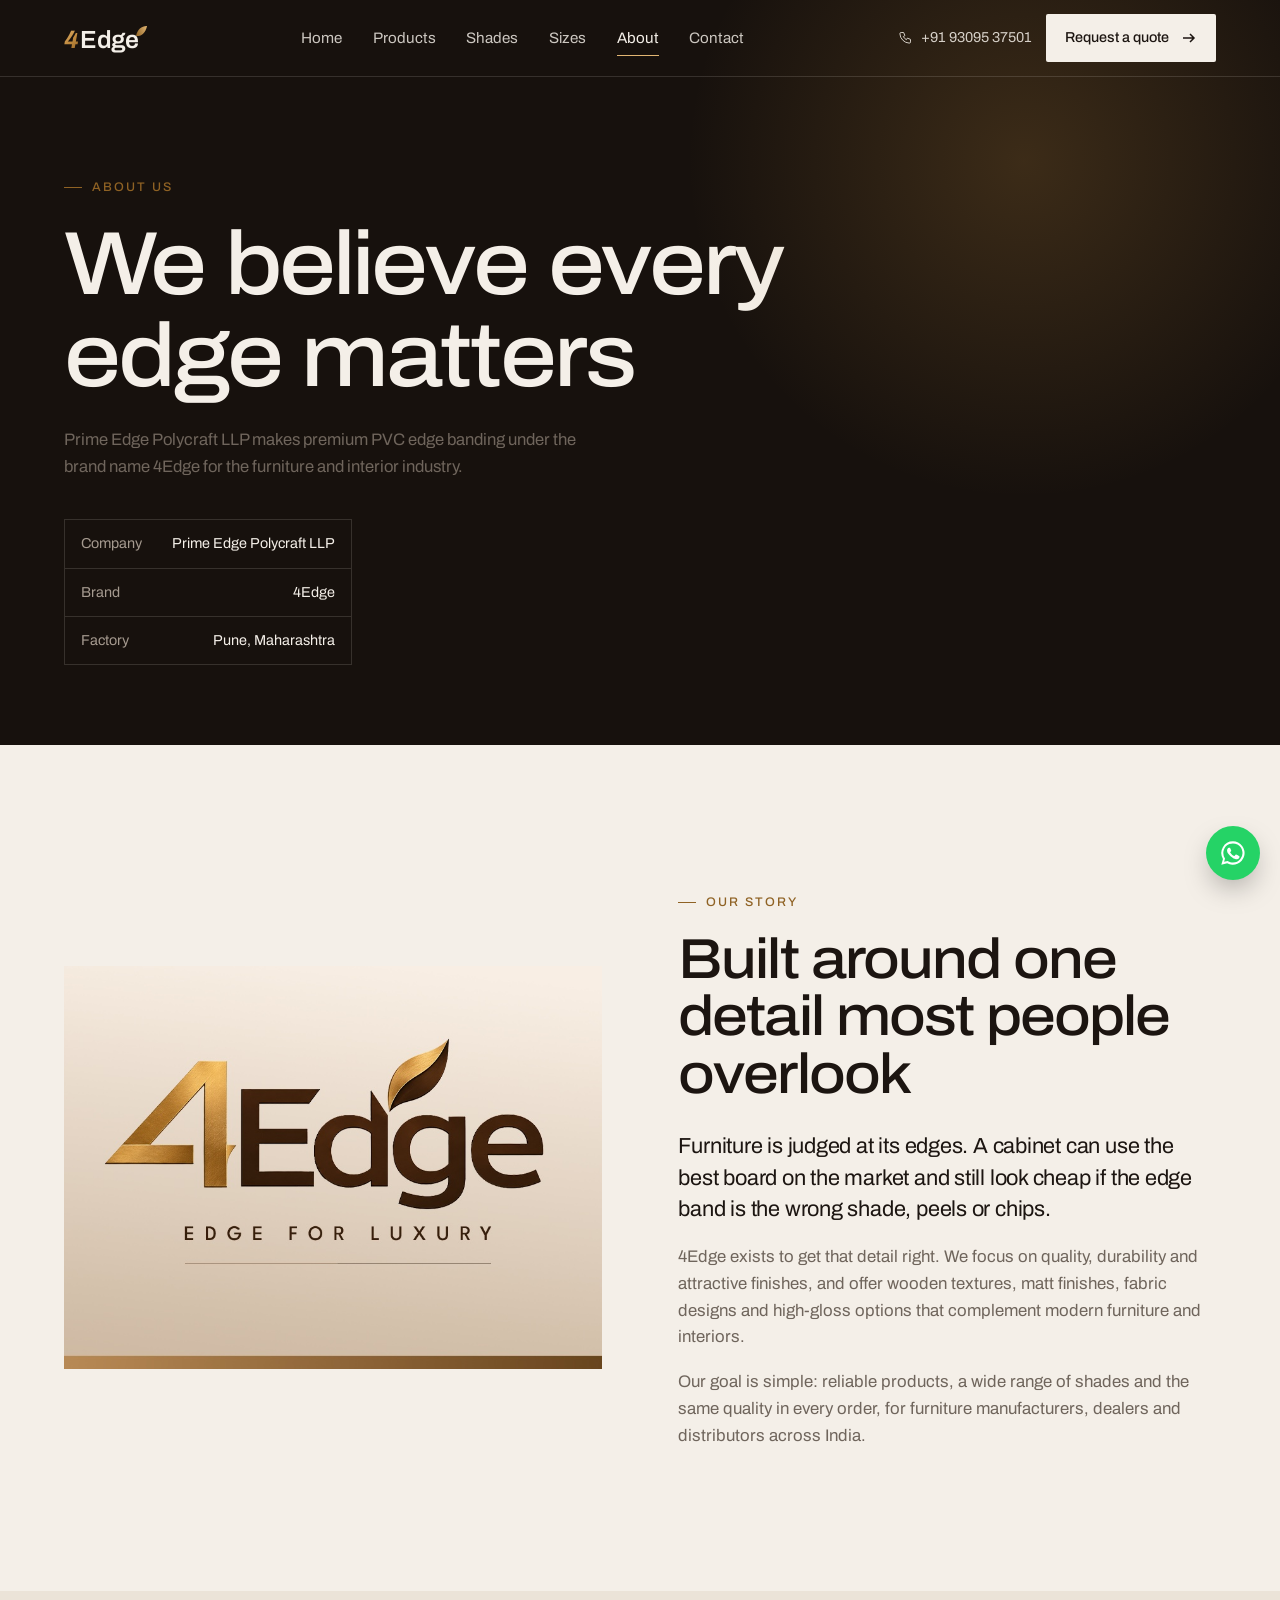
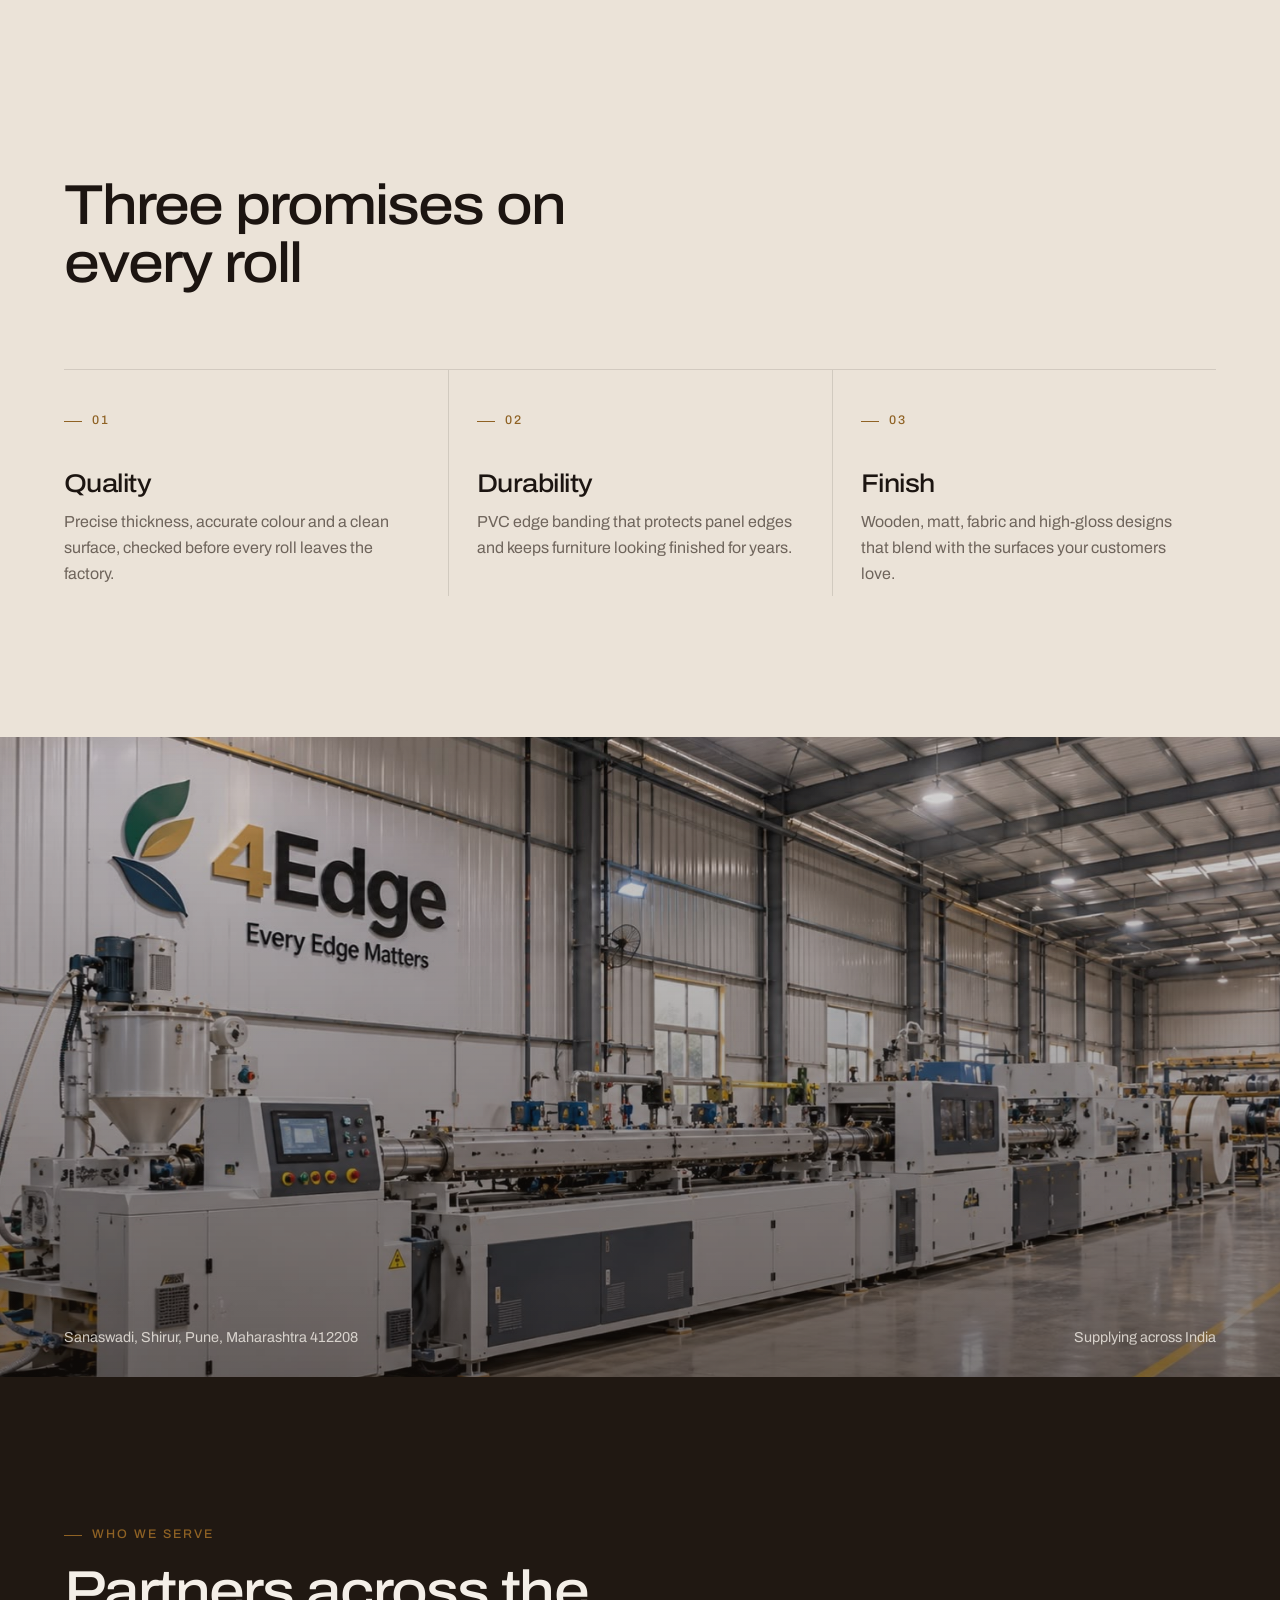
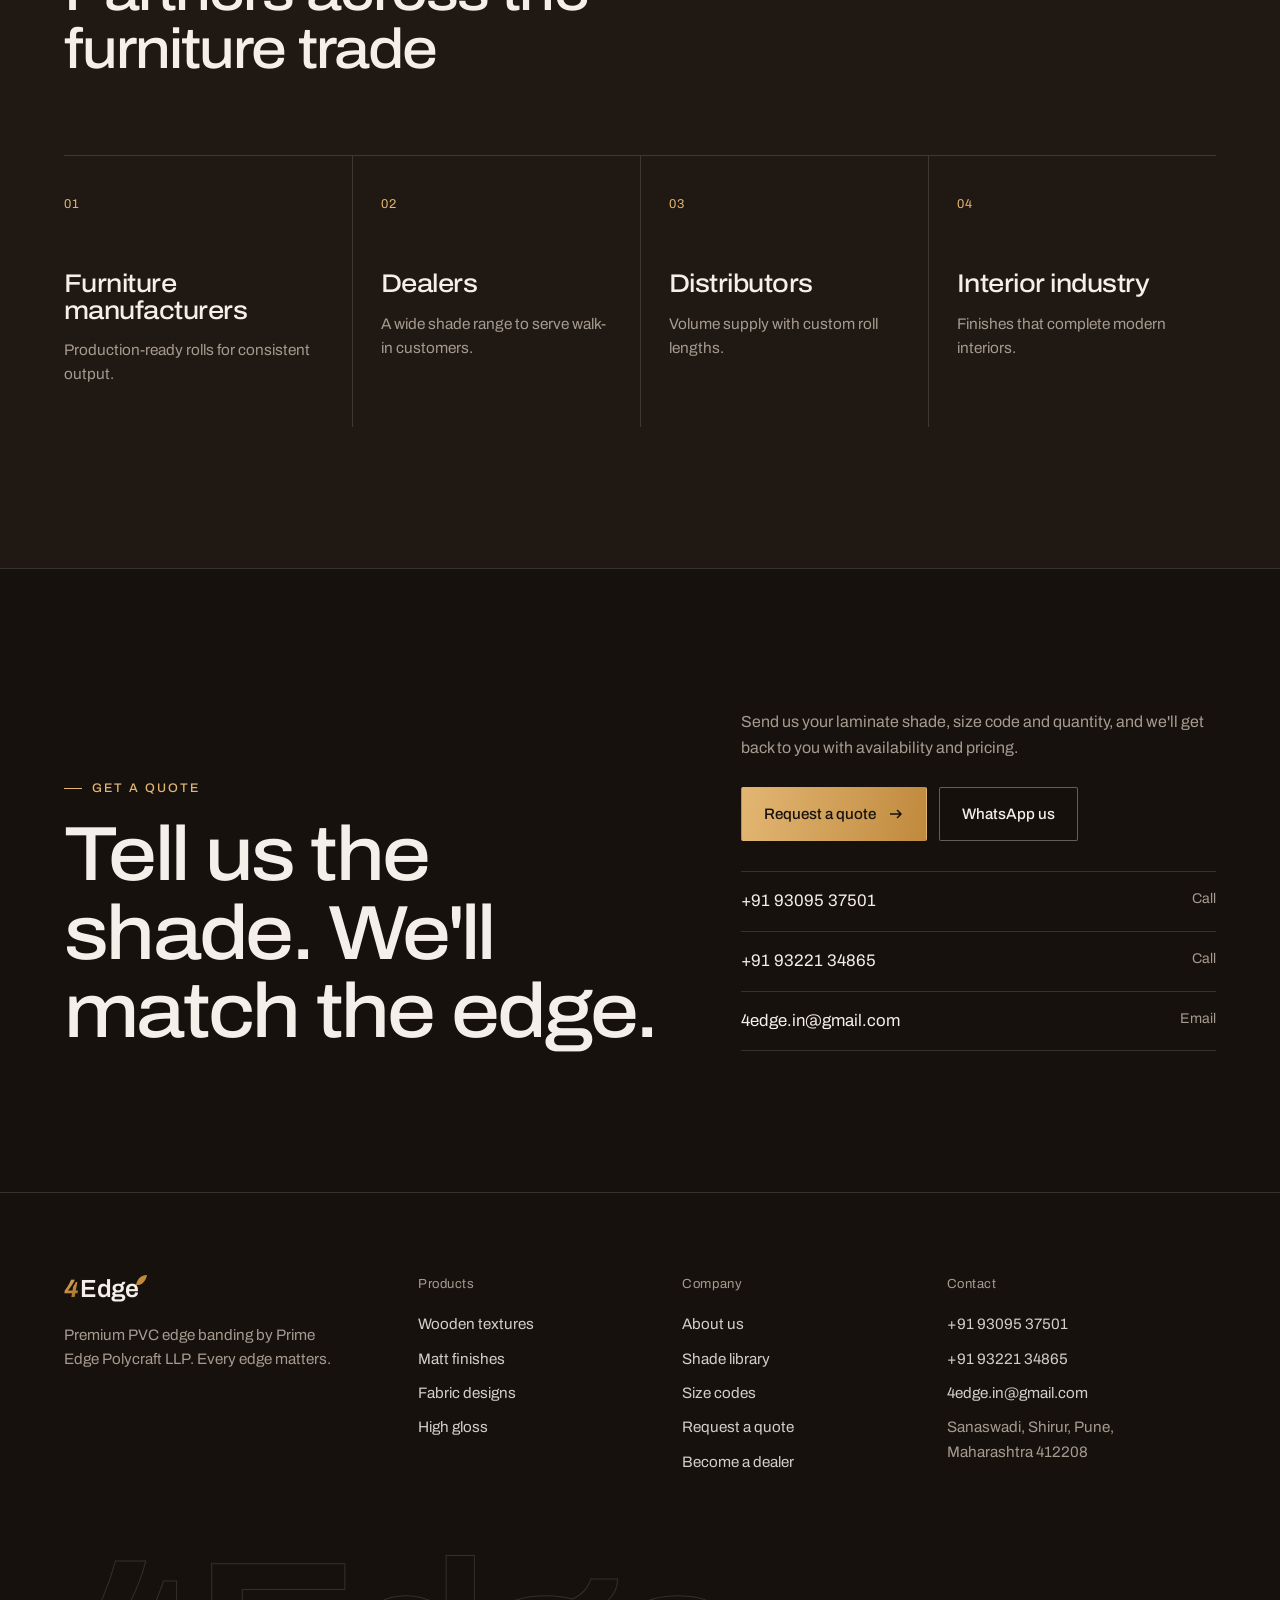
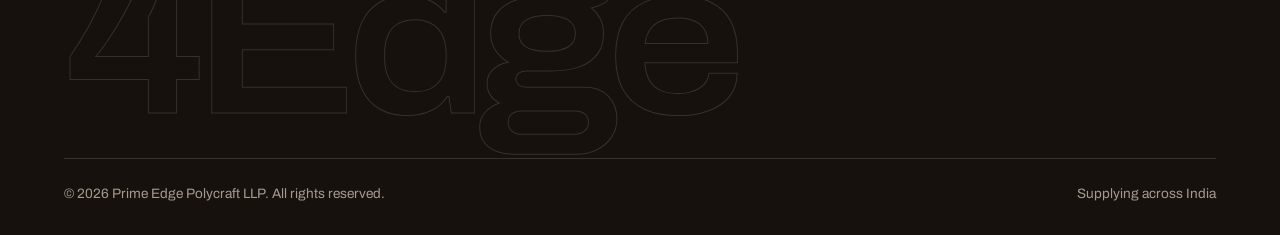
==== commit 010dd3ee: "Add contact email 4edge.in@gmail.com and send-by-email option" ====
--- a/about.html
+++ b/about.html
@@ -140,6 +140,7 @@
       <div class="phone-list">
         <a href="tel:+919309537501">+91 93095 37501 <span>Call</span></a>
         <a href="tel:+919322134865">+91 93221 34865 <span>Call</span></a>
+        <a href="mailto:4edge.in@gmail.com">4edge.in@gmail.com <span>Email</span></a>
       </div>
     </div>
   </div>
@@ -181,6 +182,7 @@
         <ul>
           <li><a href="tel:+919309537501">+91 93095 37501</a></li>
           <li><a href="tel:+919322134865">+91 93221 34865</a></li>
+          <li><a href="mailto:4edge.in@gmail.com">4edge.in@gmail.com</a></li>
           <li style="color:var(--muted-dark)">Sanaswadi, Shirur, Pune,<br>Maharashtra 412208</li>
         </ul>
       </div>
--- a/css/styles.css
+++ b/css/styles.css
@@ -497,7 +497,8 @@
 .check-group input:checked + span { background: var(--ink); color: var(--cream); border-color: var(--ink); }
 .check-group input:focus-visible + span { outline: 2px solid var(--gold); outline-offset: 2px; }
 .form-foot { display: flex; align-items: center; justify-content: space-between; gap: 16px; flex-wrap: wrap; margin-top: 8px; }
-.form-foot small { color: var(--muted); font-size: .82rem; max-width: 34ch; }
+.form-foot small { color: var(--muted); font-size: .82rem; flex: 1 1 100%; }
+.form-foot .btn { flex: 1 1 auto; justify-content: center; }
 .map-wrap { margin-top: 30px; aspect-ratio: 16/10; border: 1px solid var(--line); overflow: hidden; filter: grayscale(.6) sepia(.15); }
 .map-wrap iframe { width: 100%; height: 100%; border: 0; }
 @media (max-width: 860px) { .contact-grid { grid-template-columns: 1fr; } .field-row { grid-template-columns: 1fr; } }
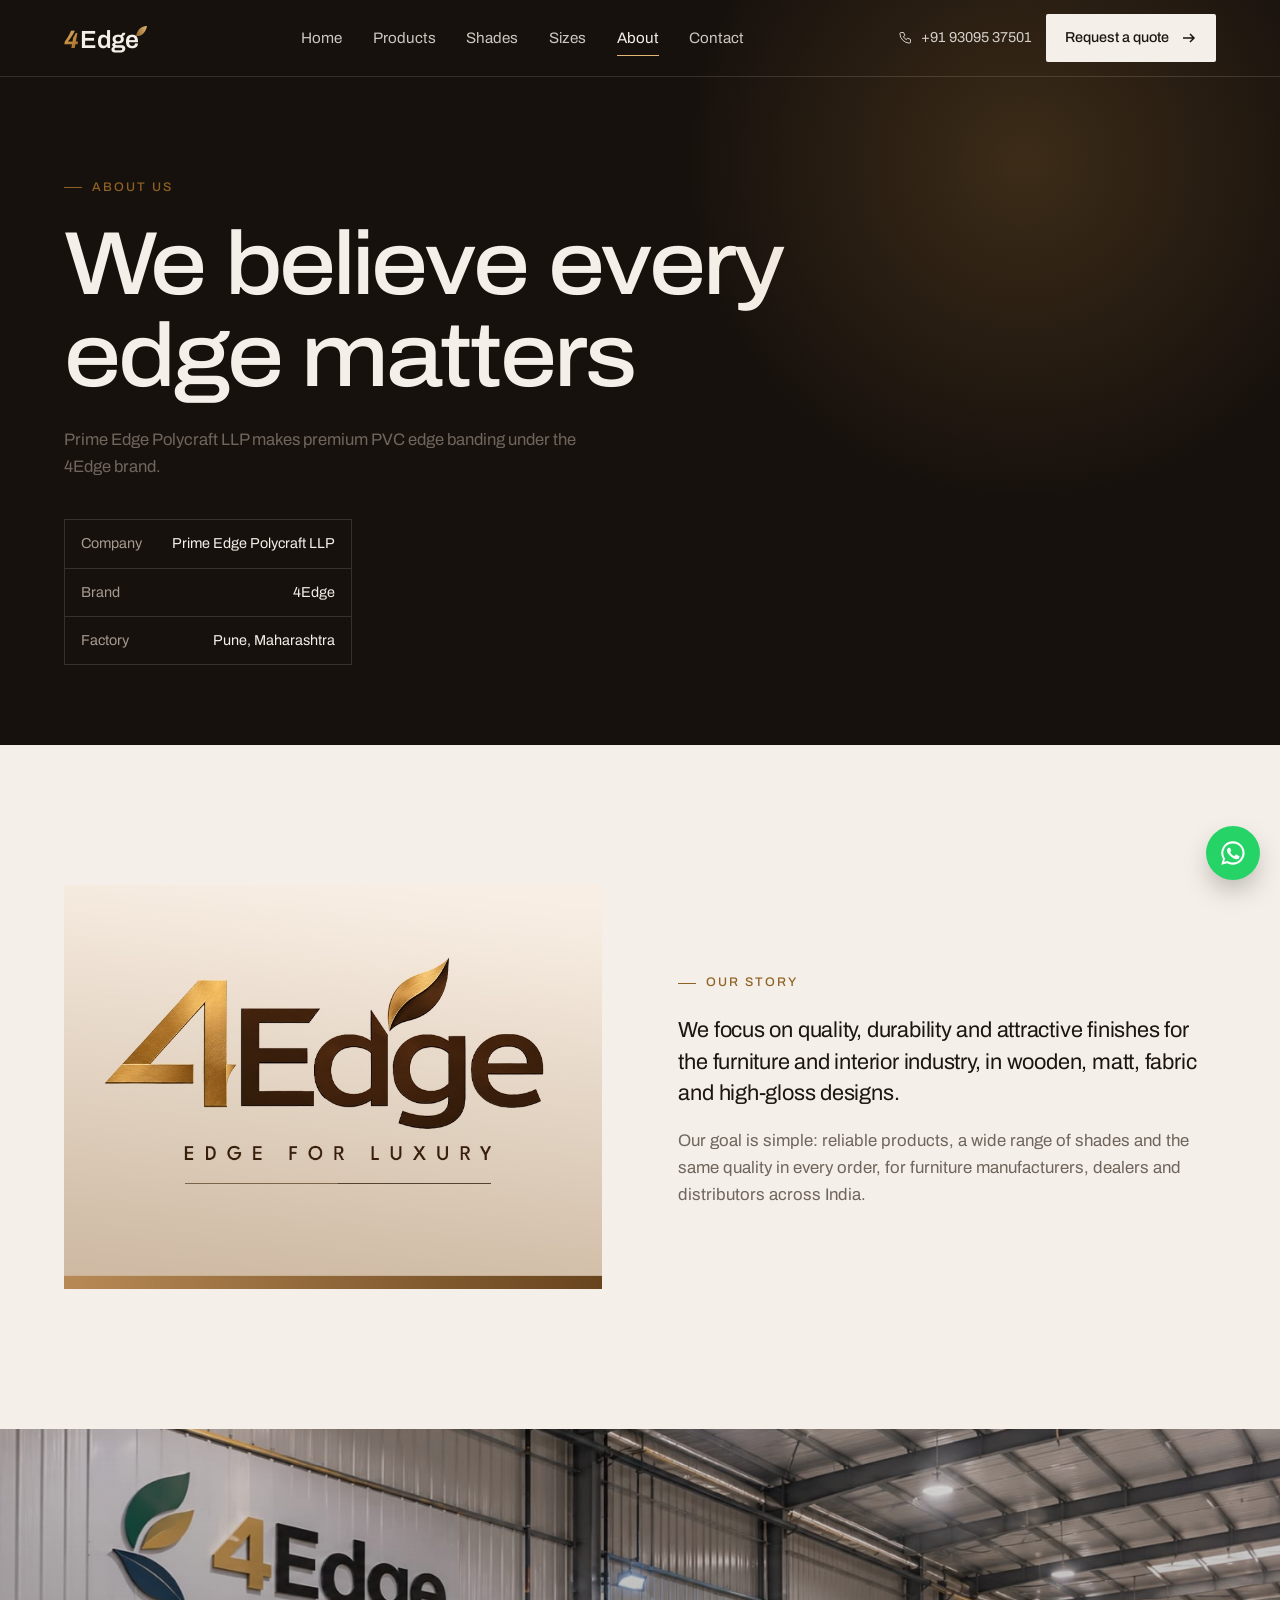
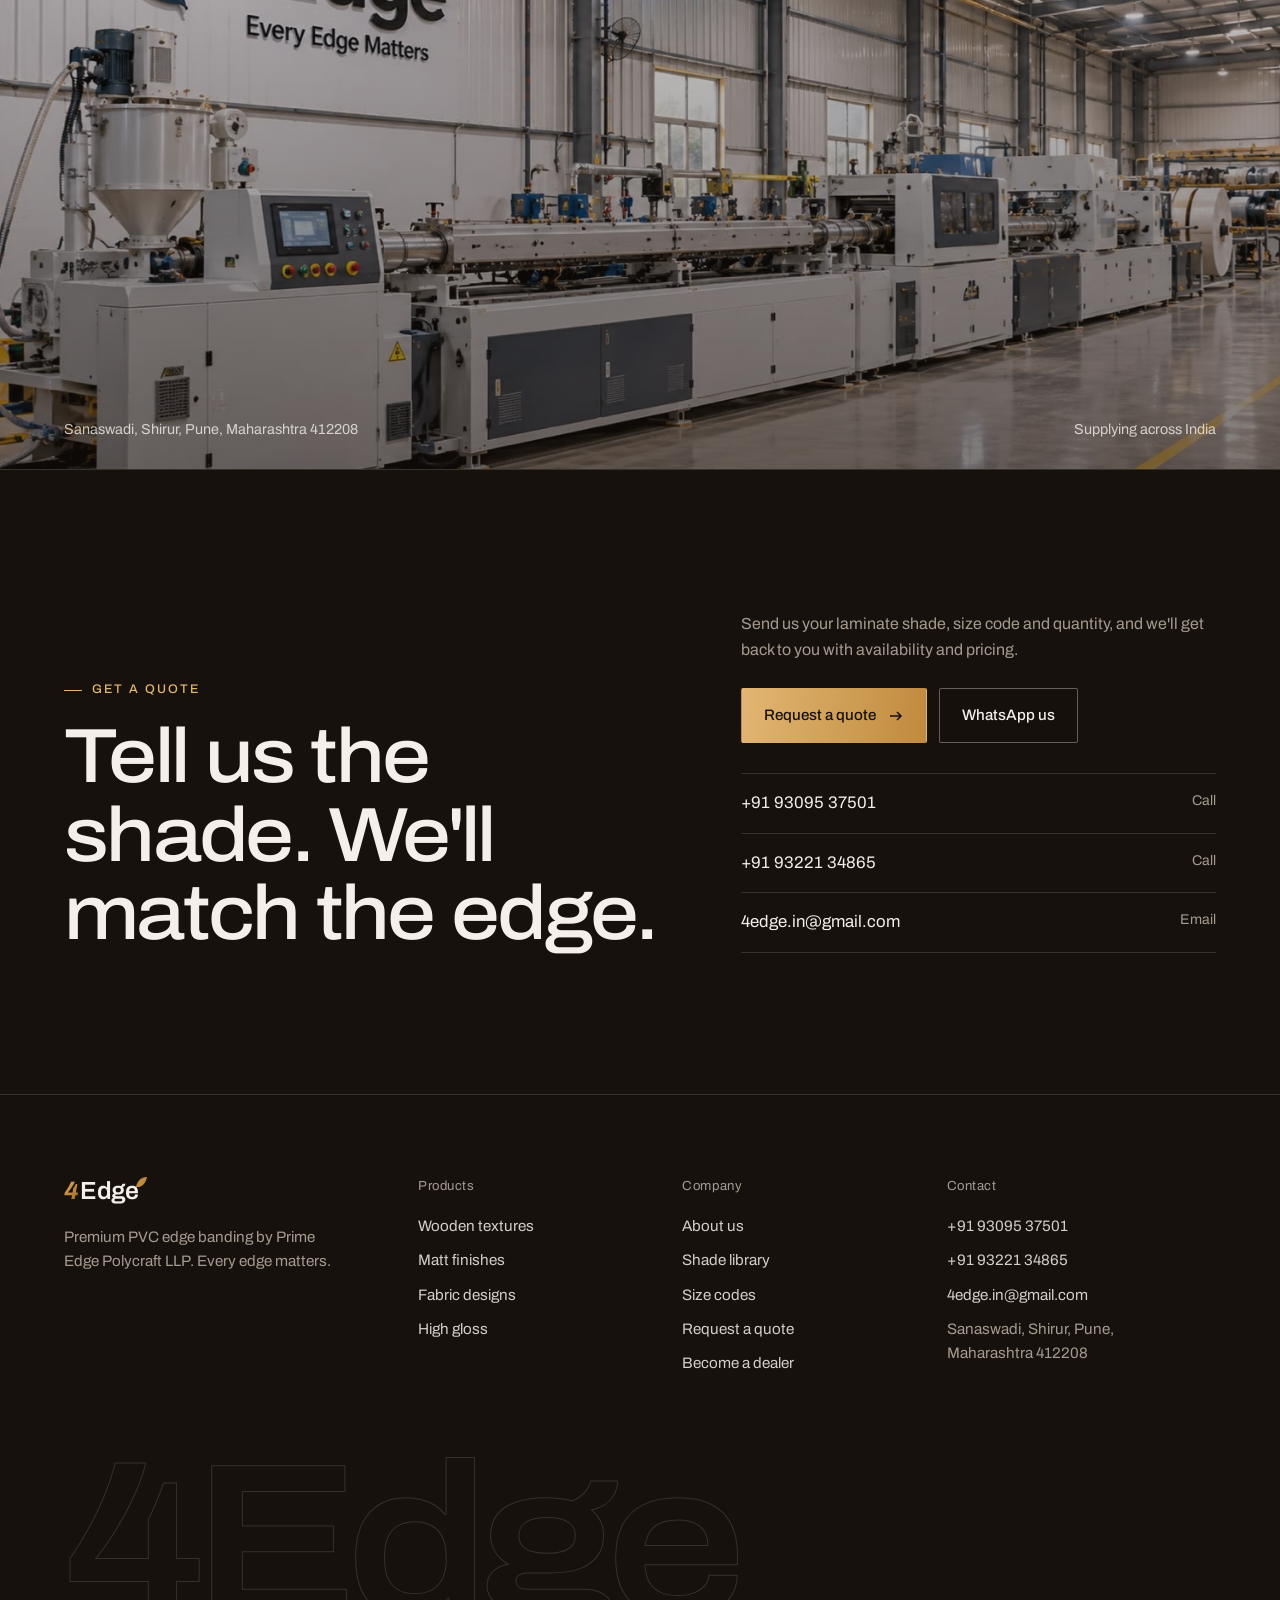
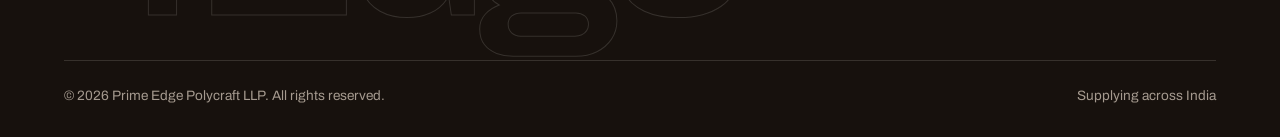
==== commit 4b524532: "Shorten About page to about 10 lines" ====
--- a/about.html
+++ b/about.html
@@ -62,7 +62,7 @@
     <div class="row">
       <div>
         <h1 class="reveal d1">We believe every edge matters</h1>
-        <p class="lead reveal d2">Prime Edge Polycraft LLP makes premium PVC edge banding under the brand name 4Edge for the furniture and interior industry.</p>
+        <p class="lead reveal d2">Prime Edge Polycraft LLP makes premium PVC edge banding under the 4Edge brand.</p>
       </div>
       <div class="meta-box reveal d3">
         <div><span>Company</span>Prime Edge Polycraft LLP</div>
@@ -78,26 +78,8 @@
     <div class="brand-card reveal"><img src="assets/logo-card.jpg" alt="4Edge logo with the line Edge for Luxury"></div>
     <div class="intro-copy">
       <span class="eyebrow reveal">Our story</span>
-      <h2 class="reveal d1" style="margin:18px 0 28px">Built around one detail most people overlook</h2>
-      <p class="big reveal d1">Furniture is judged at its edges. A cabinet can use the best board on the market and still look cheap if the edge band is the wrong shade, peels or chips.</p>
-      <p class="reveal d2">4Edge exists to get that detail right. We focus on quality, durability and attractive finishes, and offer wooden textures, matt finishes, fabric designs and high-gloss options that complement modern furniture and interiors.</p>
-      <p class="reveal d3">Our goal is simple: reliable products, a wide range of shades and the same quality in every order, for furniture manufacturers, dealers and distributors across India.</p>
-    </div>
-  </div>
-</section>
-
-<section class="section cream-2">
-  <div class="container">
-    <div class="section-head">
-      <div>
-        <span class="eyebrow reveal">What we stand for</span>
-        <h2 class="reveal d1">Three promises on every roll</h2>
-      </div>
-    </div>
-    <div class="values">
-      <div class="reveal"><span class="eyebrow">01</span><h3>Quality</h3><p>Precise thickness, accurate colour and a clean surface, checked before every roll leaves the factory.</p></div>
-      <div class="reveal d1"><span class="eyebrow">02</span><h3>Durability</h3><p>PVC edge banding that protects panel edges and keeps furniture looking finished for years.</p></div>
-      <div class="reveal d2"><span class="eyebrow">03</span><h3>Finish</h3><p>Wooden, matt, fabric and high-gloss designs that blend with the surfaces your customers love.</p></div>
+      <p class="big reveal d1" style="margin-top:22px">We focus on quality, durability and attractive finishes for the furniture and interior industry, in wooden, matt, fabric and high-gloss designs.</p>
+      <p class="reveal d2">Our goal is simple: reliable products, a wide range of shades and the same quality in every order, for furniture manufacturers, dealers and distributors across India.</p>
     </div>
   </div>
 </section>
@@ -106,23 +88,6 @@
   <img src="assets/factory.jpg" alt="Inside the 4Edge factory at Sanaswadi, Pune" loading="lazy">
   <div class="caption"><span>Sanaswadi, Shirur, Pune, Maharashtra 412208</span><span>Supplying across India</span></div>
 </div>
-
-<section class="section dark-2">
-  <div class="container">
-    <div class="section-head">
-      <div>
-        <span class="eyebrow reveal">Who we serve</span>
-        <h2 class="reveal d1">Partners across the furniture trade</h2>
-      </div>
-    </div>
-    <div class="grid-4">
-      <div class="card reveal"><span class="card-num">01</span><h3>Furniture manufacturers</h3><p>Production-ready rolls for consistent output.</p></div>
-      <div class="card reveal d1"><span class="card-num">02</span><h3>Dealers</h3><p>A wide shade range to serve walk-in customers.</p></div>
-      <div class="card reveal d2"><span class="card-num">03</span><h3>Distributors</h3><p>Volume supply with custom roll lengths.</p></div>
-      <div class="card reveal d3"><span class="card-num">04</span><h3>Interior industry</h3><p>Finishes that complete modern interiors.</p></div>
-    </div>
-  </div>
-</section>
 
 <!-- ============ CTA ============ -->
 <section class="section dark cta" style="border-top:1px solid var(--line-dark)">
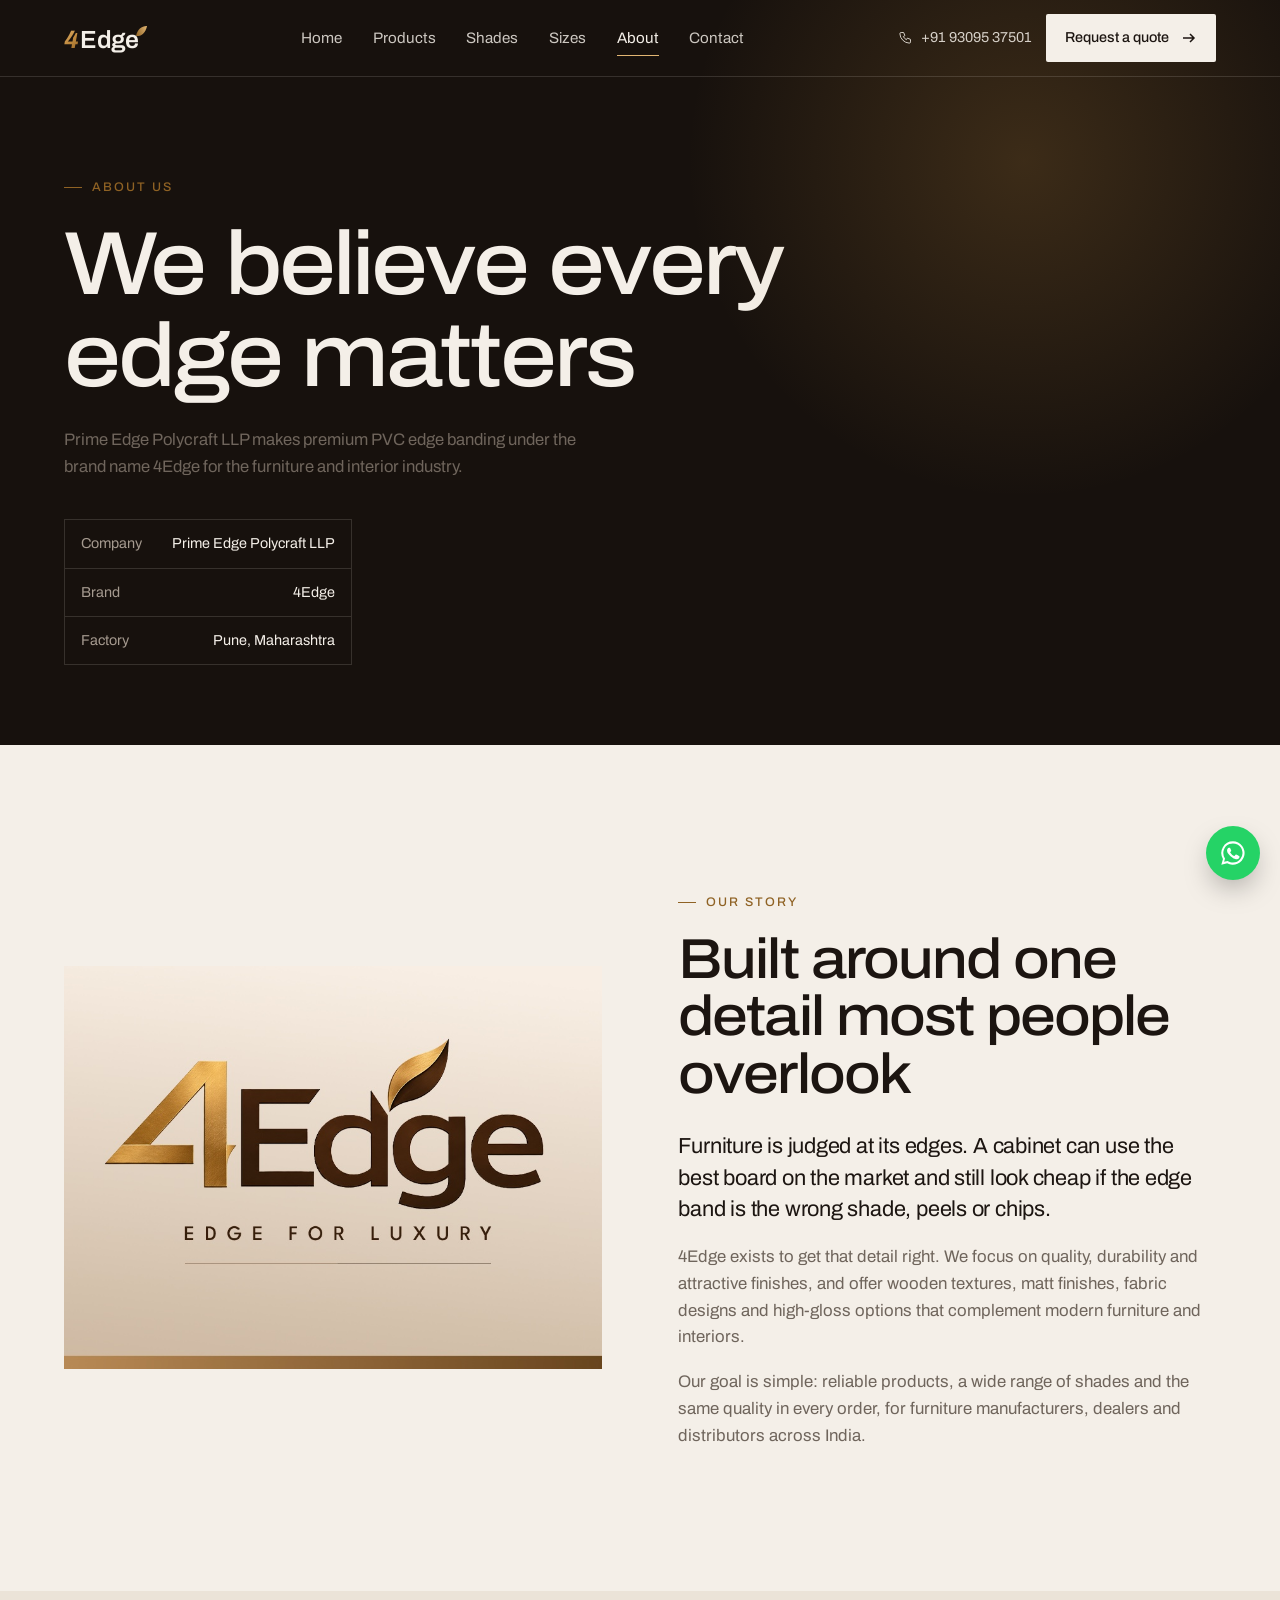
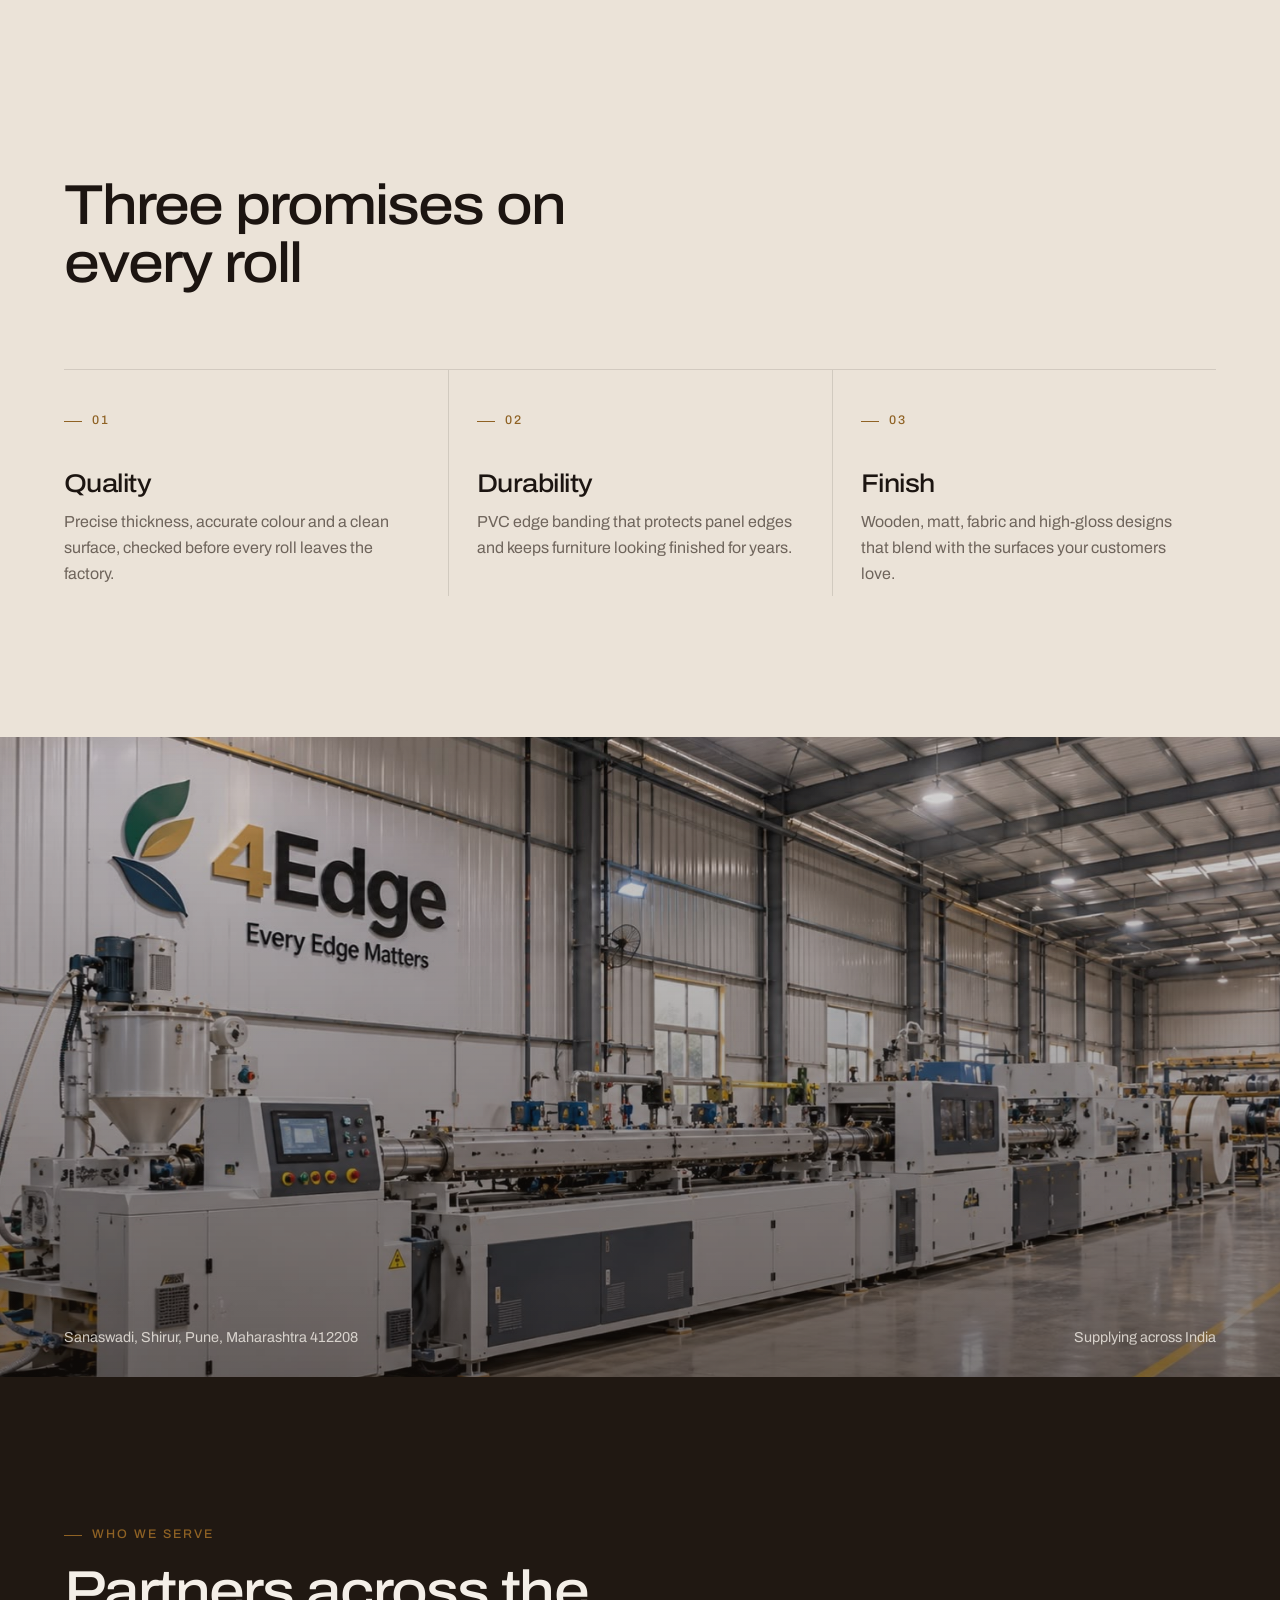
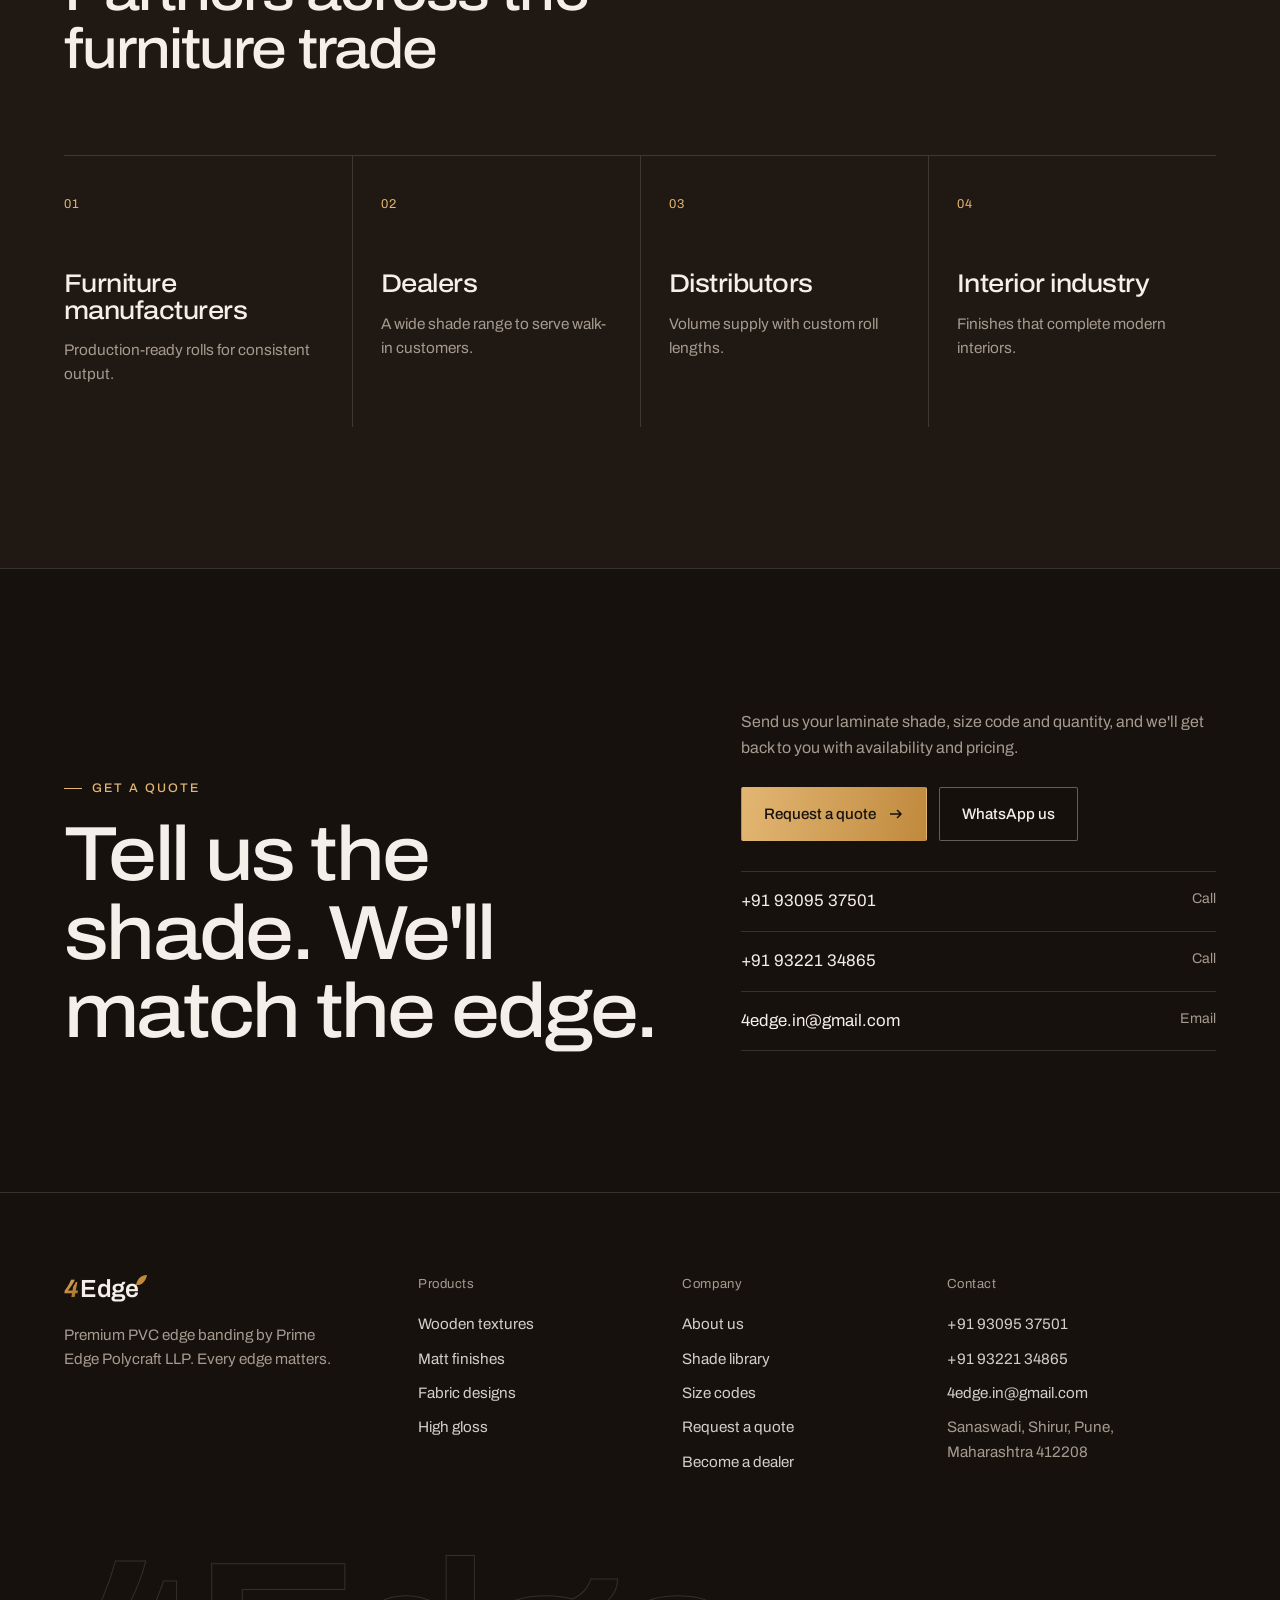
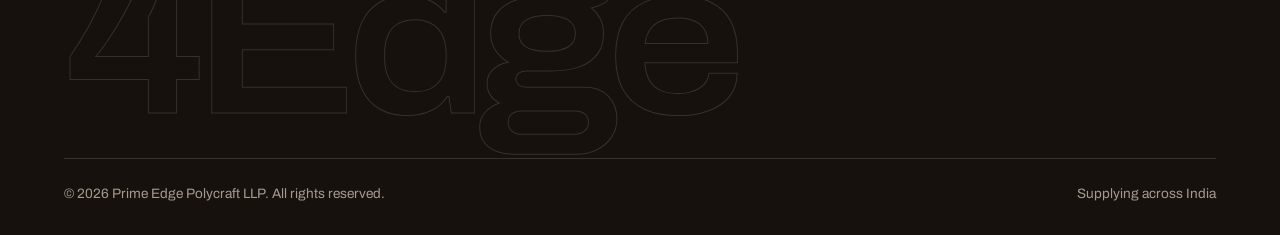
==== commit 4d6ff660: "Restore About page; expand home About section to about 10 lines" ====
--- a/about.html
+++ b/about.html
@@ -62,7 +62,7 @@
     <div class="row">
       <div>
         <h1 class="reveal d1">We believe every edge matters</h1>
-        <p class="lead reveal d2">Prime Edge Polycraft LLP makes premium PVC edge banding under the 4Edge brand.</p>
+        <p class="lead reveal d2">Prime Edge Polycraft LLP makes premium PVC edge banding under the brand name 4Edge for the furniture and interior industry.</p>
       </div>
       <div class="meta-box reveal d3">
         <div><span>Company</span>Prime Edge Polycraft LLP</div>
@@ -78,8 +78,26 @@
     <div class="brand-card reveal"><img src="assets/logo-card.jpg" alt="4Edge logo with the line Edge for Luxury"></div>
     <div class="intro-copy">
       <span class="eyebrow reveal">Our story</span>
-      <p class="big reveal d1" style="margin-top:22px">We focus on quality, durability and attractive finishes for the furniture and interior industry, in wooden, matt, fabric and high-gloss designs.</p>
-      <p class="reveal d2">Our goal is simple: reliable products, a wide range of shades and the same quality in every order, for furniture manufacturers, dealers and distributors across India.</p>
+      <h2 class="reveal d1" style="margin:18px 0 28px">Built around one detail most people overlook</h2>
+      <p class="big reveal d1">Furniture is judged at its edges. A cabinet can use the best board on the market and still look cheap if the edge band is the wrong shade, peels or chips.</p>
+      <p class="reveal d2">4Edge exists to get that detail right. We focus on quality, durability and attractive finishes, and offer wooden textures, matt finishes, fabric designs and high-gloss options that complement modern furniture and interiors.</p>
+      <p class="reveal d3">Our goal is simple: reliable products, a wide range of shades and the same quality in every order, for furniture manufacturers, dealers and distributors across India.</p>
+    </div>
+  </div>
+</section>
+
+<section class="section cream-2">
+  <div class="container">
+    <div class="section-head">
+      <div>
+        <span class="eyebrow reveal">What we stand for</span>
+        <h2 class="reveal d1">Three promises on every roll</h2>
+      </div>
+    </div>
+    <div class="values">
+      <div class="reveal"><span class="eyebrow">01</span><h3>Quality</h3><p>Precise thickness, accurate colour and a clean surface, checked before every roll leaves the factory.</p></div>
+      <div class="reveal d1"><span class="eyebrow">02</span><h3>Durability</h3><p>PVC edge banding that protects panel edges and keeps furniture looking finished for years.</p></div>
+      <div class="reveal d2"><span class="eyebrow">03</span><h3>Finish</h3><p>Wooden, matt, fabric and high-gloss designs that blend with the surfaces your customers love.</p></div>
     </div>
   </div>
 </section>
@@ -88,6 +106,23 @@
   <img src="assets/factory.jpg" alt="Inside the 4Edge factory at Sanaswadi, Pune" loading="lazy">
   <div class="caption"><span>Sanaswadi, Shirur, Pune, Maharashtra 412208</span><span>Supplying across India</span></div>
 </div>
+
+<section class="section dark-2">
+  <div class="container">
+    <div class="section-head">
+      <div>
+        <span class="eyebrow reveal">Who we serve</span>
+        <h2 class="reveal d1">Partners across the furniture trade</h2>
+      </div>
+    </div>
+    <div class="grid-4">
+      <div class="card reveal"><span class="card-num">01</span><h3>Furniture manufacturers</h3><p>Production-ready rolls for consistent output.</p></div>
+      <div class="card reveal d1"><span class="card-num">02</span><h3>Dealers</h3><p>A wide shade range to serve walk-in customers.</p></div>
+      <div class="card reveal d2"><span class="card-num">03</span><h3>Distributors</h3><p>Volume supply with custom roll lengths.</p></div>
+      <div class="card reveal d3"><span class="card-num">04</span><h3>Interior industry</h3><p>Finishes that complete modern interiors.</p></div>
+    </div>
+  </div>
+</section>
 
 <!-- ============ CTA ============ -->
 <section class="section dark cta" style="border-top:1px solid var(--line-dark)">
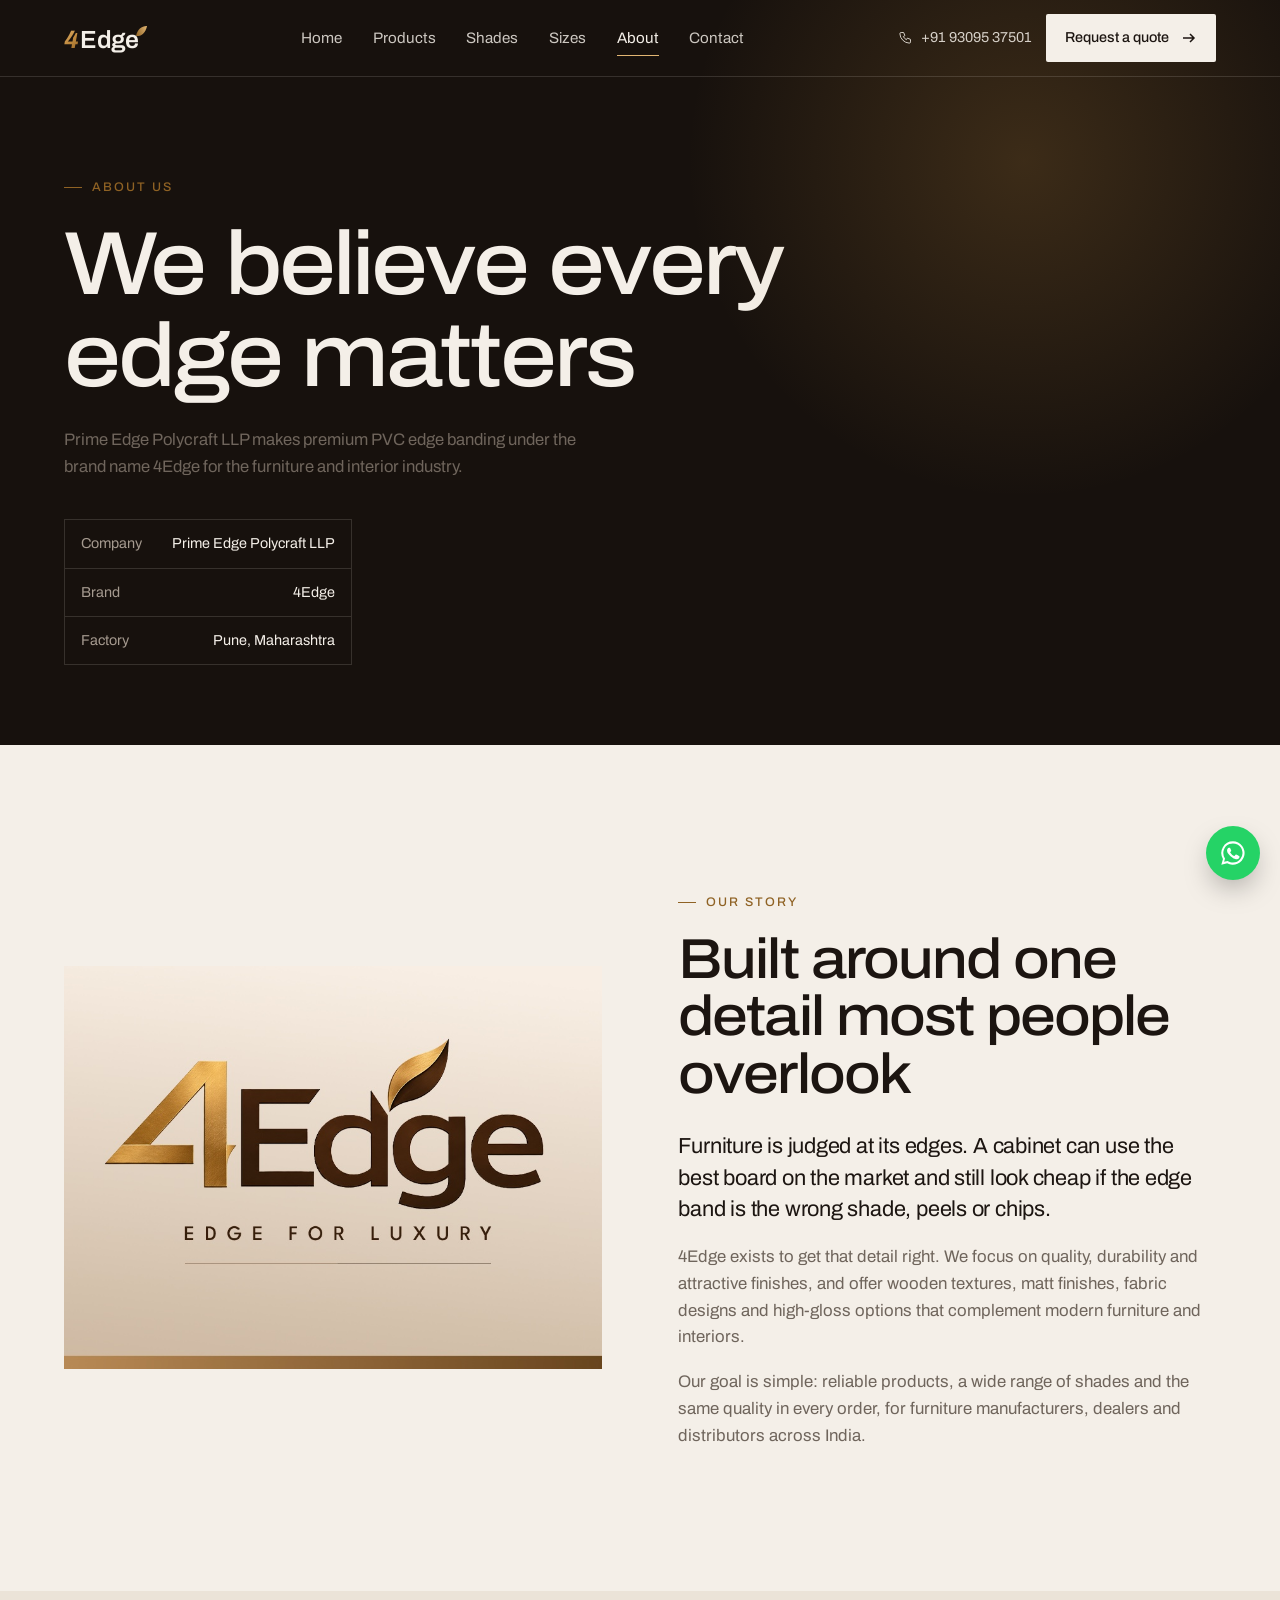
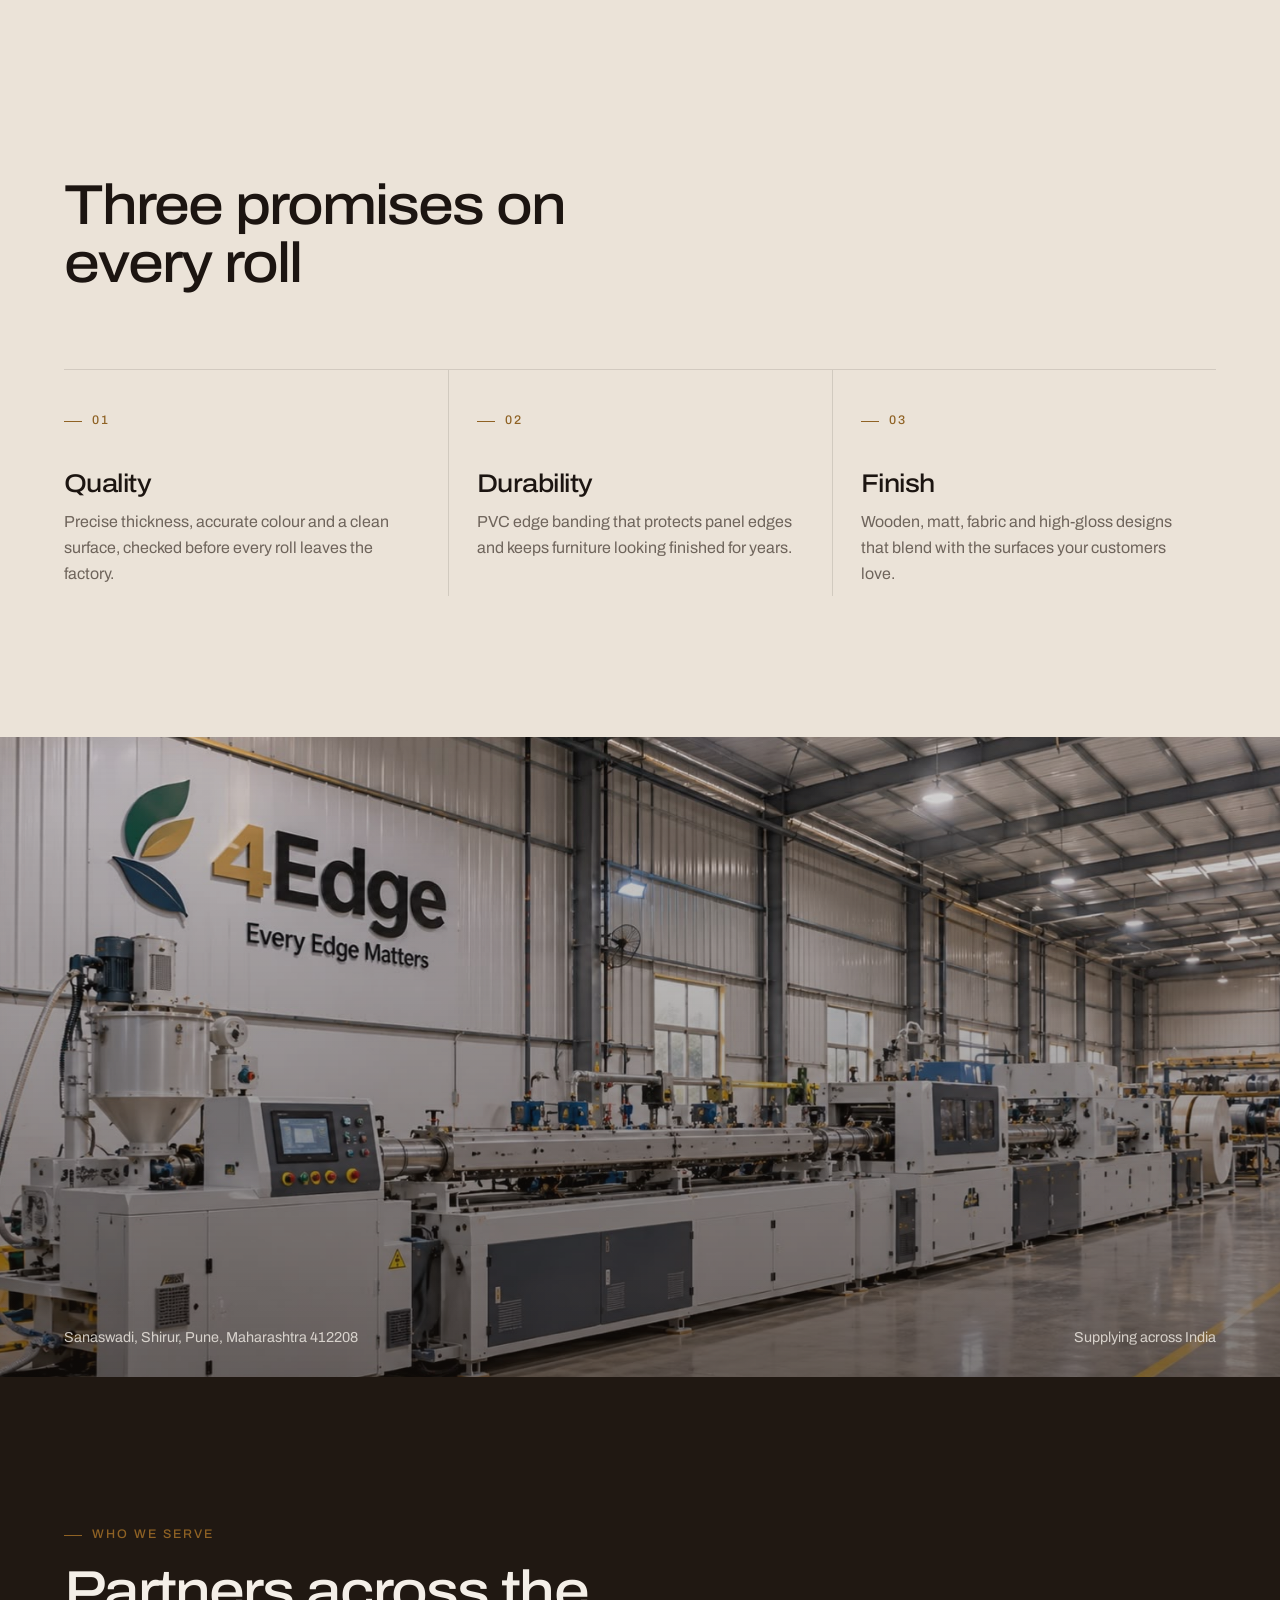
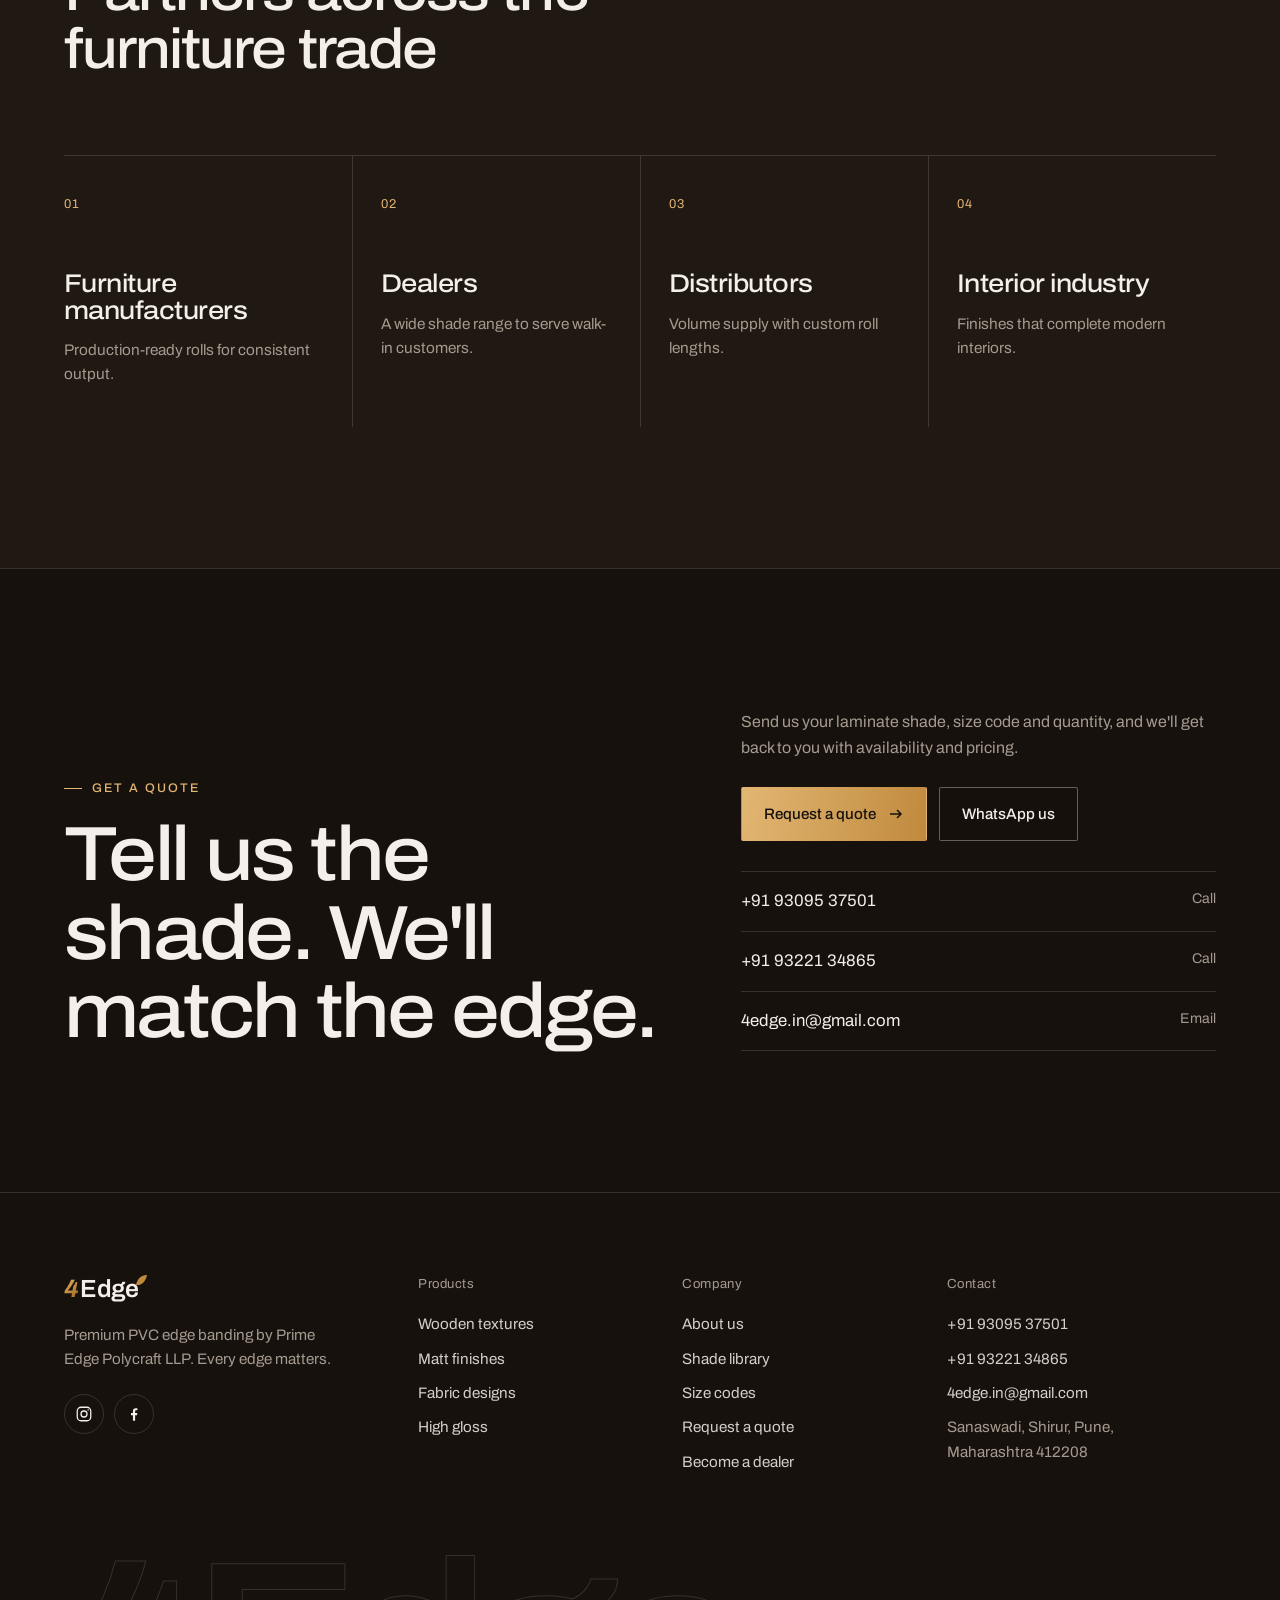
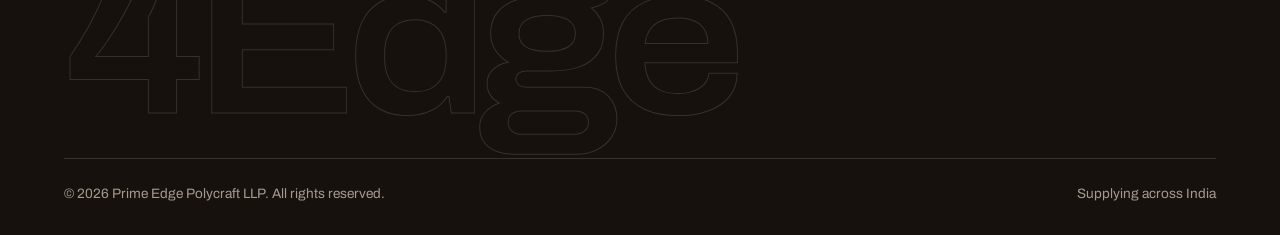
==== commit e584f726: "Add Instagram and Facebook links" ====
--- a/about.html
+++ b/about.html
@@ -51,6 +51,10 @@
     <div class="m-foot">
       <a href="tel:+919309537501">+91 93095 37501</a>
       <a href="contact.html" class="btn btn-gold">Request a quote</a>
+        <div class="social social-m">
+          <a href="https://www.instagram.com/4edgee/" target="_blank" rel="noopener" aria-label="4Edge on Instagram"><svg viewBox="0 0 24 24" fill="none" stroke="currentColor" stroke-width="1.7"><rect x="3" y="3" width="18" height="18" rx="5"/><circle cx="12" cy="12" r="4"/><circle cx="17.5" cy="6.5" r="1" fill="currentColor" stroke="none"/></svg></a>
+          <a href="https://www.facebook.com/share/1E1a6h7fi3/" target="_blank" rel="noopener" aria-label="4Edge on Facebook"><svg viewBox="0 0 24 24" fill="currentColor"><path d="M13.5 21v-7.5h2.5l.4-3h-2.9V8.6c0-.9.3-1.5 1.5-1.5h1.5V4.4c-.3 0-1.2-.1-2.2-.1-2.2 0-3.7 1.3-3.7 3.8v2.4H8v3h2.6V21h2.9z"/></svg></a>
+        </div>
     </div>
   </div>
 </header>
@@ -157,6 +161,10 @@
       <div>
         <a href="index.html" class="logo"><span class="four">4</span><span class="word">Edge</span><svg class="leaf" viewBox="0 0 12 16" aria-hidden="true"><path d="M1 15C1 7 5 2 11 1c0 7-3 13-10 14z" fill="#c08a3e"/></svg></a>
         <p class="tagline">Premium PVC edge banding by Prime Edge Polycraft LLP. Every edge matters.</p>
+        <div class="social">
+          <a href="https://www.instagram.com/4edgee/" target="_blank" rel="noopener" aria-label="4Edge on Instagram"><svg viewBox="0 0 24 24" fill="none" stroke="currentColor" stroke-width="1.7"><rect x="3" y="3" width="18" height="18" rx="5"/><circle cx="12" cy="12" r="4"/><circle cx="17.5" cy="6.5" r="1" fill="currentColor" stroke="none"/></svg></a>
+          <a href="https://www.facebook.com/share/1E1a6h7fi3/" target="_blank" rel="noopener" aria-label="4Edge on Facebook"><svg viewBox="0 0 24 24" fill="currentColor"><path d="M13.5 21v-7.5h2.5l.4-3h-2.9V8.6c0-.9.3-1.5 1.5-1.5h1.5V4.4c-.3 0-1.2-.1-2.2-.1-2.2 0-3.7 1.3-3.7 3.8v2.4H8v3h2.6V21h2.9z"/></svg></a>
+        </div>
       </div>
       <div>
         <h4>Products</h4>
--- a/css/styles.css
+++ b/css/styles.css
@@ -625,3 +625,28 @@
 .shade-teaser span:hover { transform: translateY(-8px); }
 @media (max-width: 640px) { .shade-teaser { grid-template-columns: repeat(6, 1fr); } }
 
+
+/* ---------- Where it's used ---------- */
+.uses-grid { display: grid; grid-template-columns: 1.2fr 1fr 1fr; grid-template-rows: repeat(2, minmax(220px, 300px)); gap: 14px; }
+.use { position: relative; margin: 0; overflow: hidden; border-radius: 4px; background: var(--espresso); }
+.use-roll { grid-row: span 2; }
+.use img { width: 100%; height: 100%; object-fit: cover; transition: transform 1.2s var(--ease); }
+.use:hover img { transform: scale(1.05); }
+.use::after { content: ""; position: absolute; inset: 0; background: linear-gradient(180deg, rgba(23,17,13,0) 45%, rgba(23,17,13,.78)); pointer-events: none; }
+.use figcaption { position: absolute; z-index: 2; left: 20px; right: 20px; bottom: 18px; color: var(--cream); font-size: clamp(1.15rem, 1.6vw, 1.4rem); font-stretch: 112%; letter-spacing: -0.02em; line-height: 1.2; }
+.use figcaption span { display: block; font-size: .75rem; letter-spacing: .1em; color: var(--gold-light); margin-bottom: 6px; font-stretch: 100%; }
+.use figcaption small { display: block; margin-top: 6px; font-size: .85rem; color: rgba(244,239,232,.75); letter-spacing: 0; font-stretch: 100%; }
+@media (max-width: 860px) {
+  .uses-grid { grid-template-columns: 1fr 1fr; grid-template-rows: none; grid-auto-rows: 200px; gap: 10px; }
+  .use-roll { grid-column: 1 / -1; grid-row: auto; }
+}
+@media (max-width: 420px) { .uses-grid { grid-auto-rows: 170px; } .use figcaption { left: 14px; bottom: 12px; } }
+.uses-photo { margin: 0; border-radius: 6px; overflow: hidden; box-shadow: 0 30px 60px -35px rgba(28,21,17,.45); }
+.uses-photo img { width: 100%; height: auto; }
+
+/* ---------- Social ---------- */
+.social { display: flex; gap: 10px; margin-top: 22px; }
+.social a { width: 40px; height: 40px; border: 1px solid var(--line-dark); border-radius: 50%; display: inline-flex; align-items: center; justify-content: center; color: var(--cream); transition: color .25s, border-color .25s, background .25s; }
+.social a:hover { color: var(--espresso); background: var(--gold-light); border-color: var(--gold-light); }
+.social svg { width: 18px; height: 18px; }
+.social-m { margin-top: 4px; }
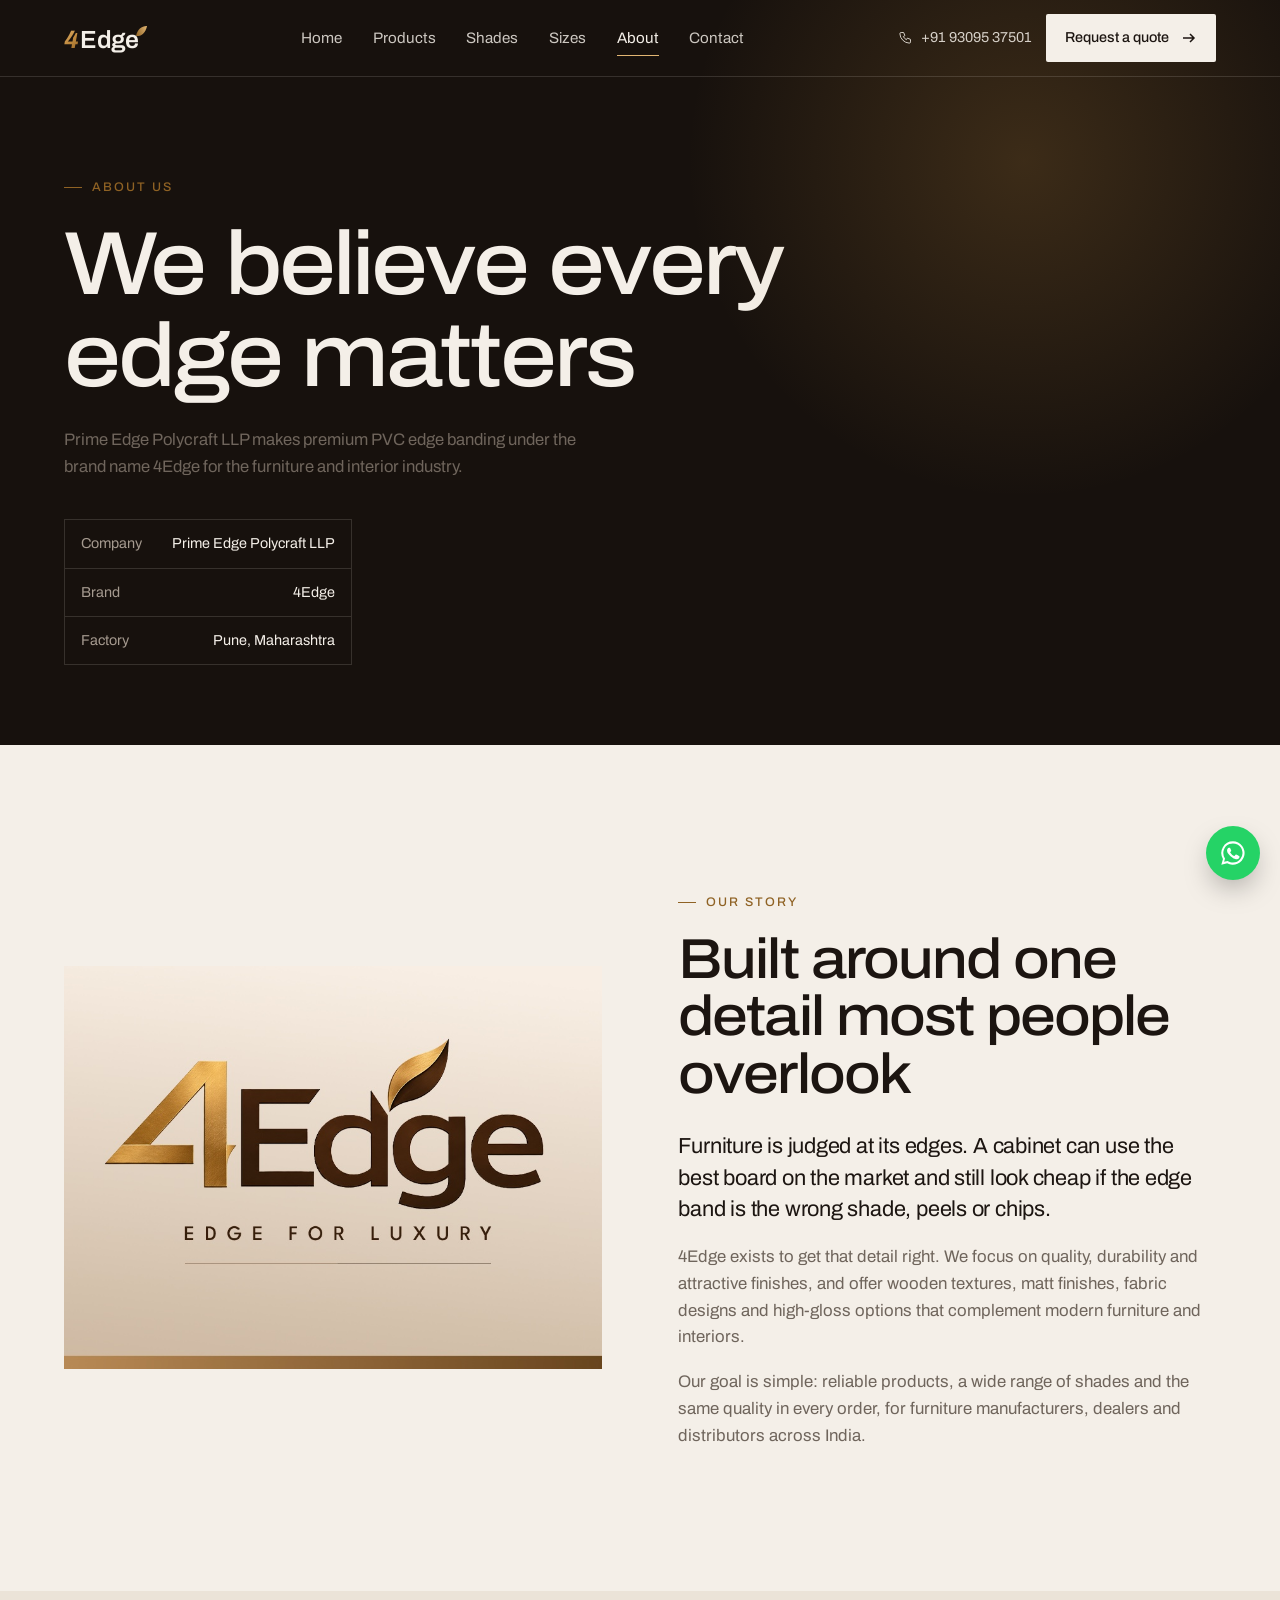
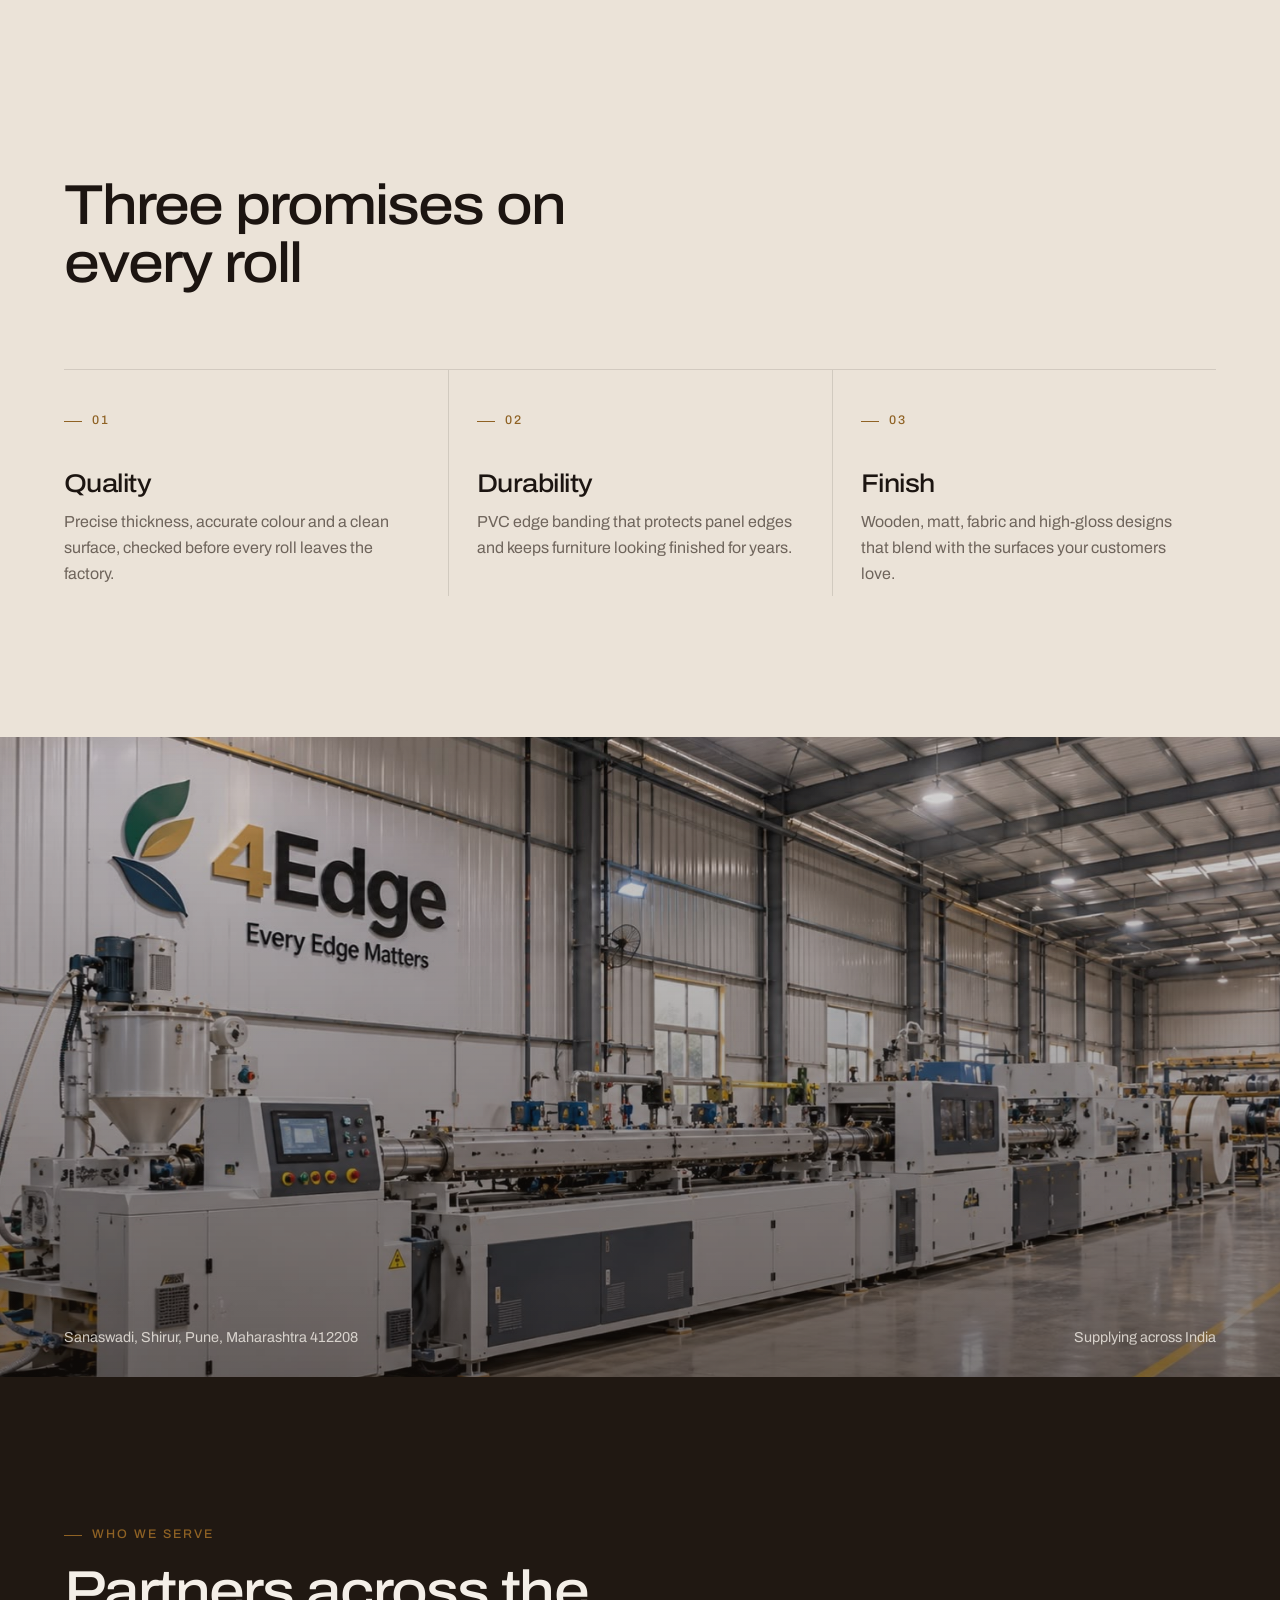
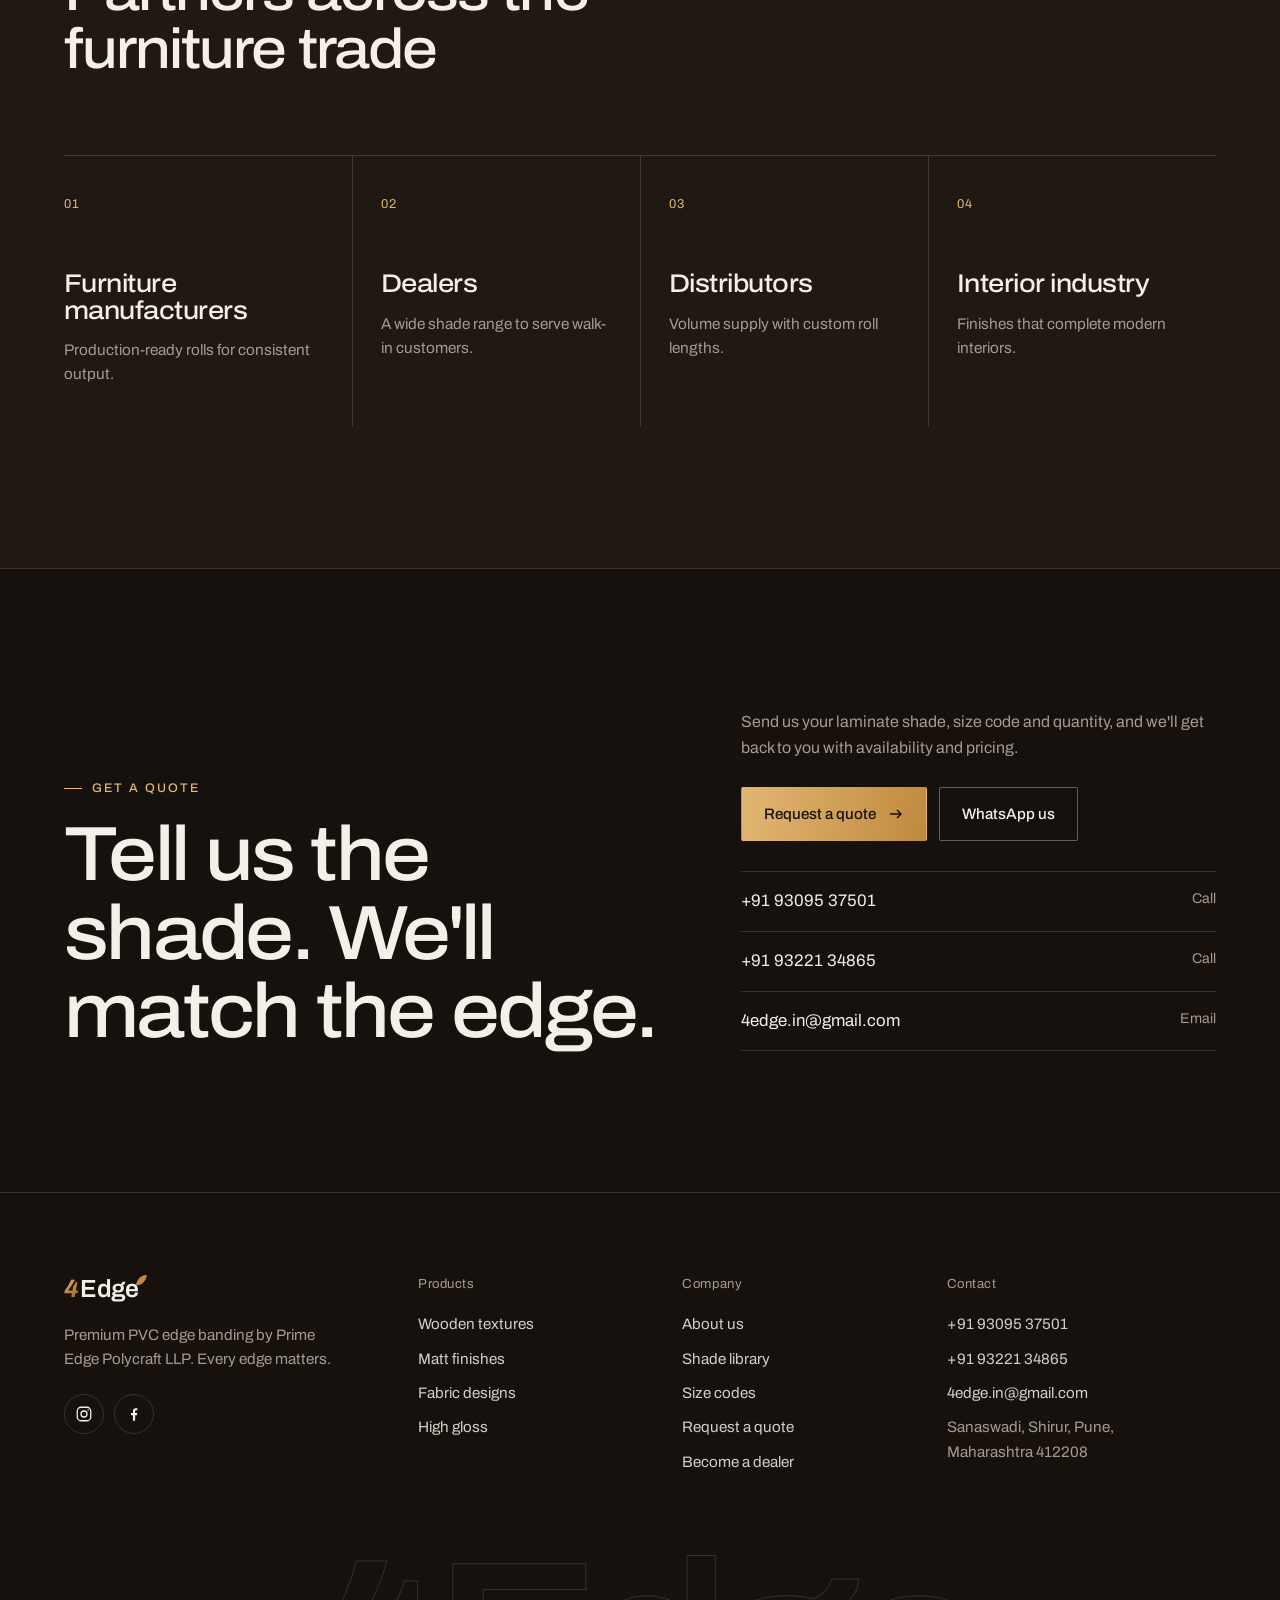
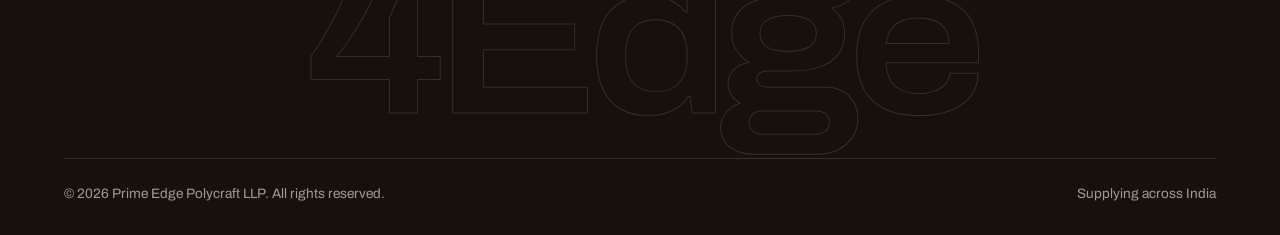
==== commit 835f804e: "Replace placeholder shades with real 4Edge shade cards (172 shades)" ====
--- a/about.html
+++ b/about.html
@@ -169,10 +169,10 @@
       <div>
         <h4>Products</h4>
         <ul>
-          <li><a href="shades.html#wooden-matt">Wooden textures</a></li>
-          <li><a href="shades.html#solid-matt">Matt finishes</a></li>
+          <li><a href="shades.html#wooden">Wooden textures</a></li>
+          <li><a href="shades.html#solid">Matt finishes</a></li>
           <li><a href="shades.html#fabric">Fabric designs</a></li>
-          <li><a href="shades.html#solid-gloss">High gloss</a></li>
+          <li><a href="shades.html">High gloss</a></li>
         </ul>
       </div>
       <div>
--- a/css/styles.css
+++ b/css/styles.css
@@ -407,7 +407,7 @@
 .footer ul { list-style: none; padding: 0; margin: 0; display: grid; gap: 10px; font-size: .95rem; }
 .footer ul a { opacity: .85; } .footer ul a:hover { opacity: 1; color: var(--gold-light); }
 .footer .tagline { color: var(--muted-dark); margin-top: 18px; max-width: 32ch; font-size: .95rem; }
-.footer-word { font-size: clamp(4rem, 17vw, 15rem); font-stretch: 112%; letter-spacing: -0.06em; line-height: .8; font-weight: 600; color: transparent; -webkit-text-stroke: 1px rgba(244,239,232,.14); user-select: none; margin: 20px 0 30px; white-space: nowrap; }
+.footer-word { text-align: center; font-size: clamp(4rem, 17vw, 15rem); font-stretch: 112%; letter-spacing: -0.06em; line-height: .8; font-weight: 600; color: transparent; -webkit-text-stroke: 1px rgba(244,239,232,.14); user-select: none; margin: 20px 0 30px; white-space: nowrap; }
 .footer-bottom { display: flex; justify-content: space-between; gap: 20px; flex-wrap: wrap; padding-top: 24px; border-top: 1px solid var(--line-dark); font-size: .85rem; color: var(--muted-dark); }
 @media (max-width: 900px) { .footer-top { grid-template-columns: 1fr 1fr; } }
 @media (max-width: 520px) { .footer-top { grid-template-columns: 1fr; } }
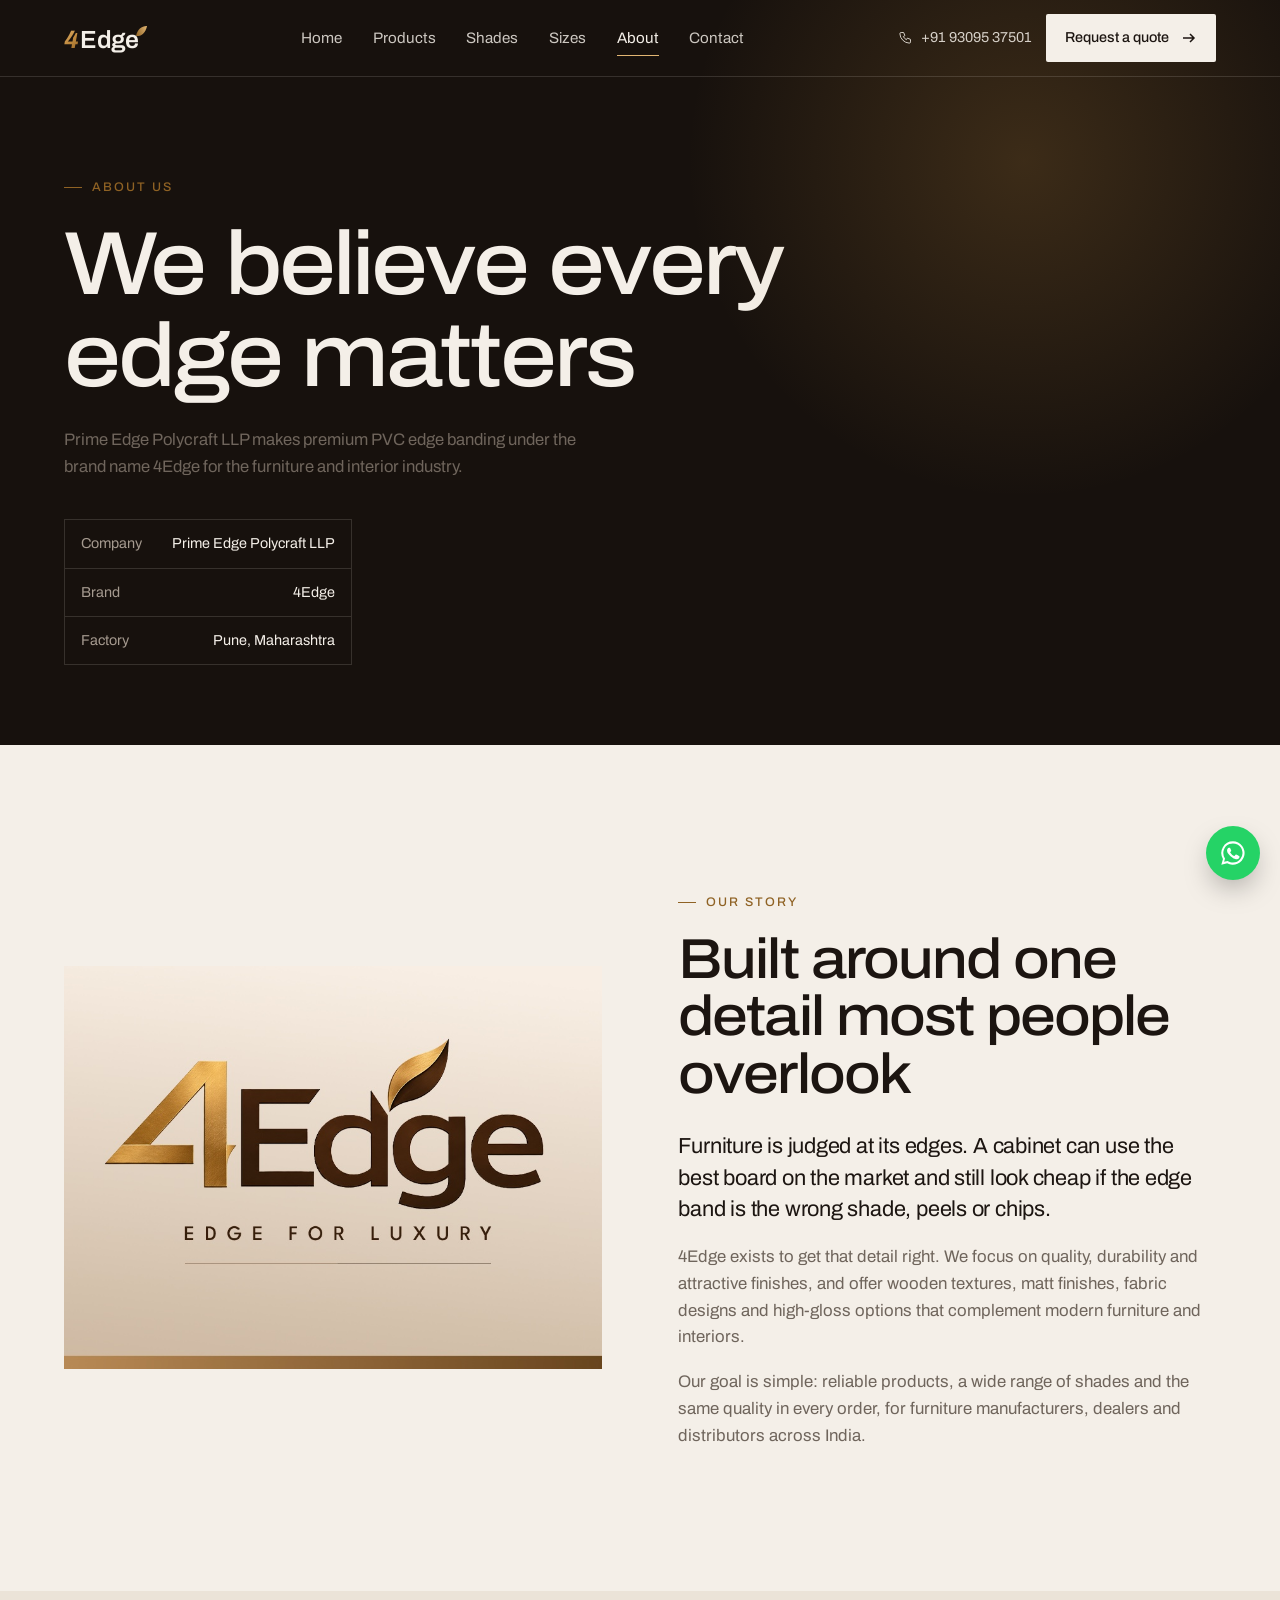
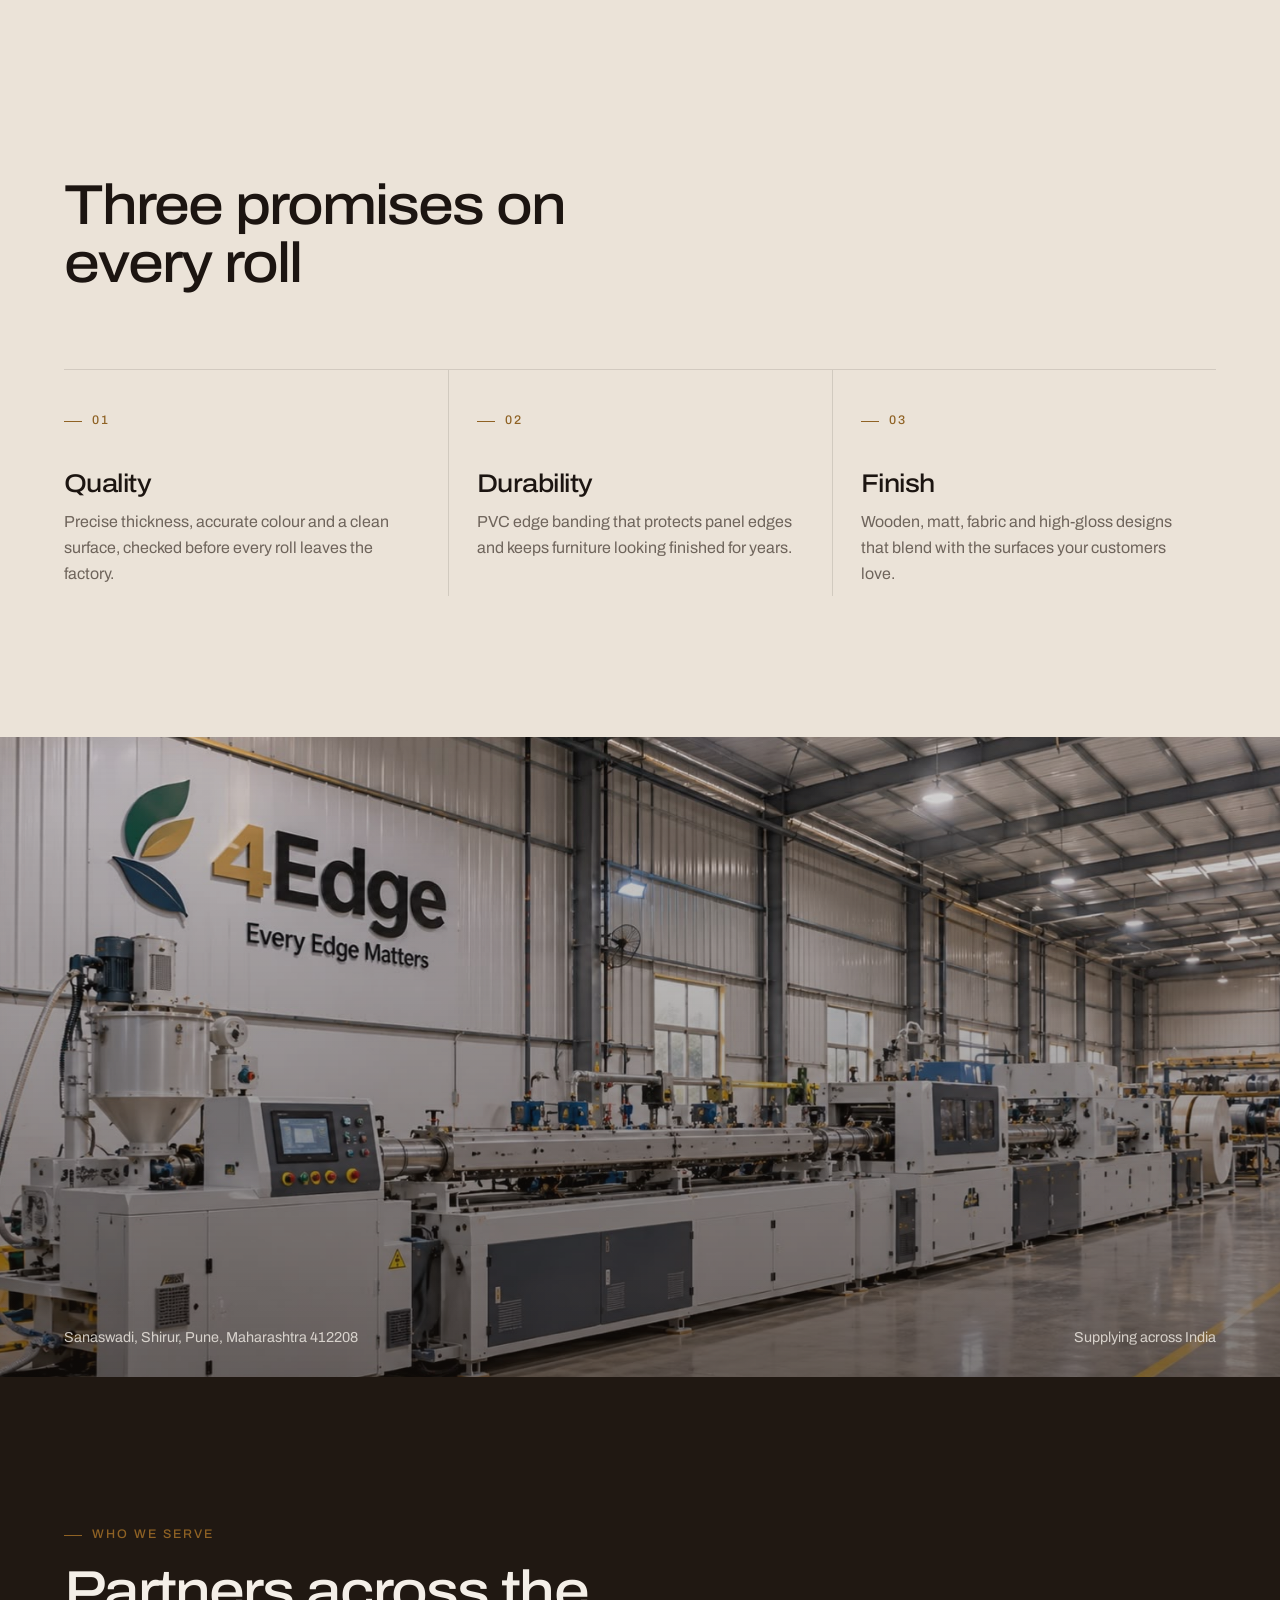
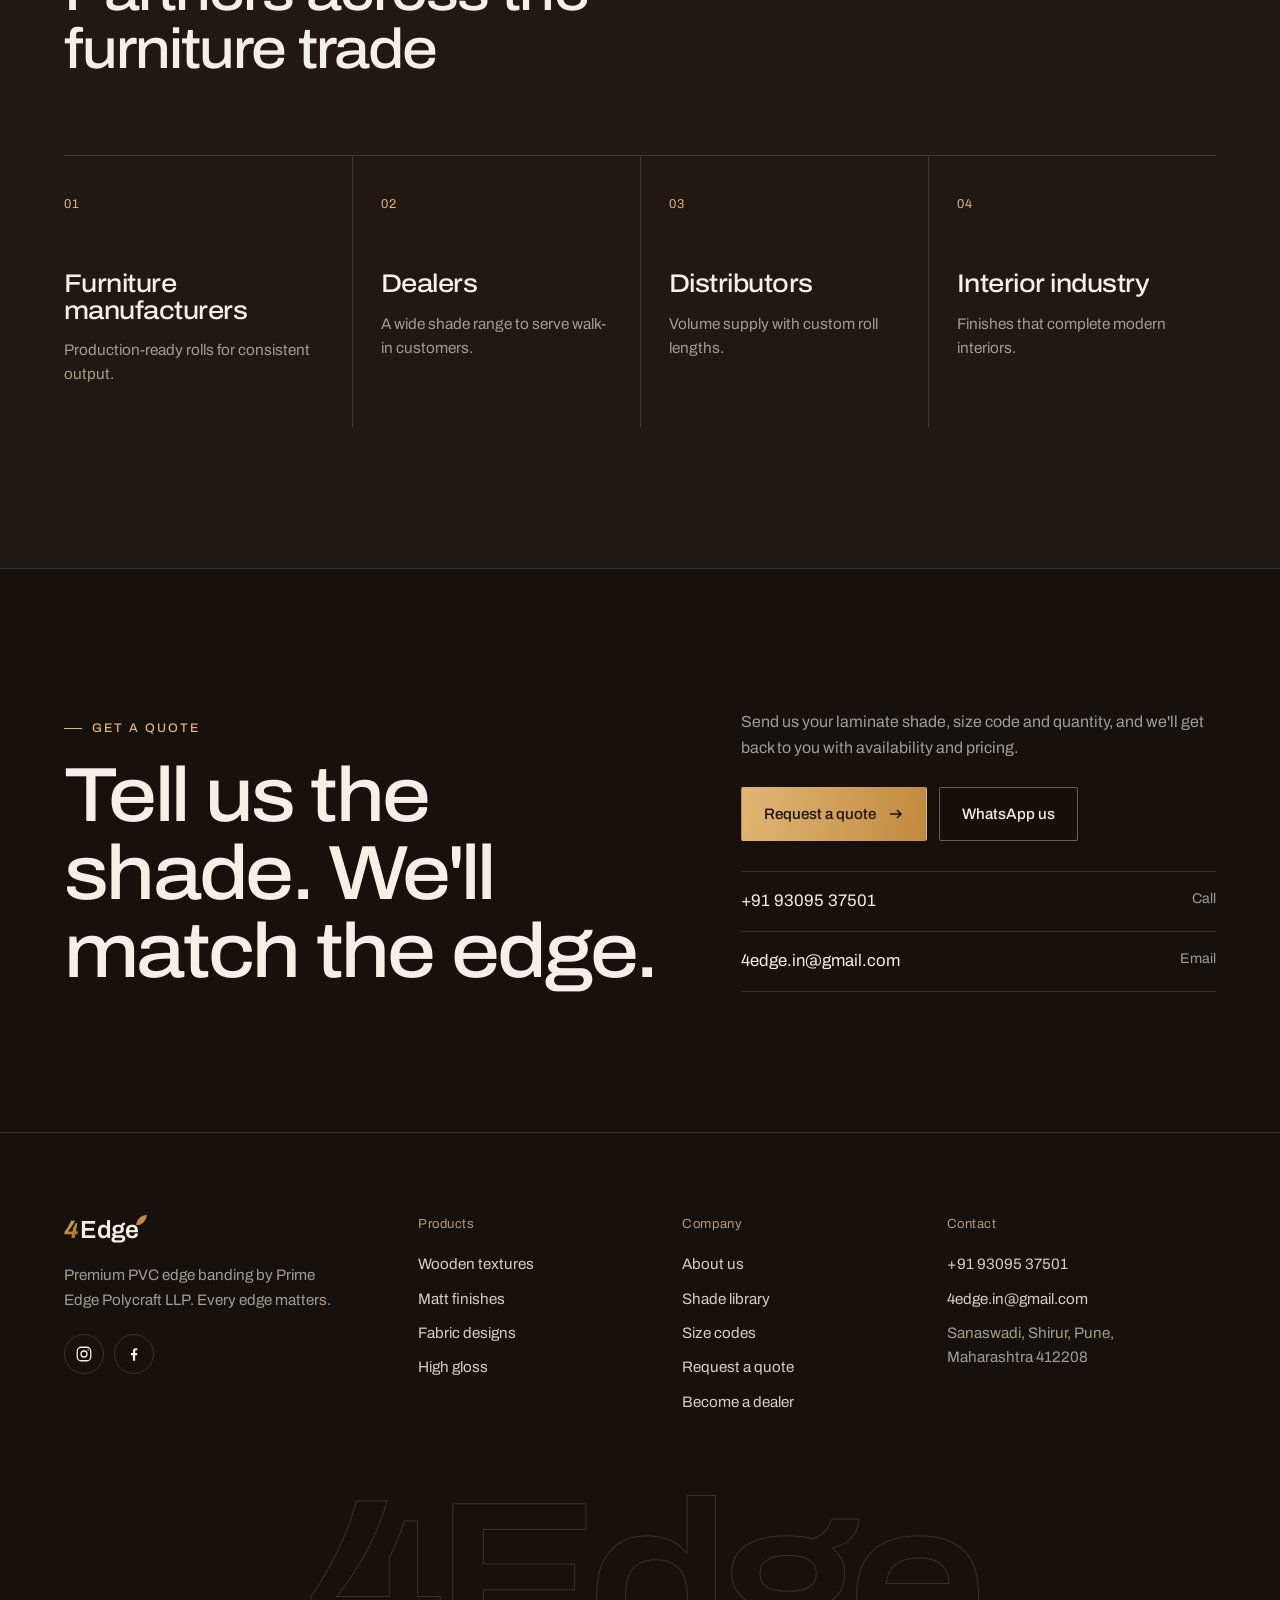
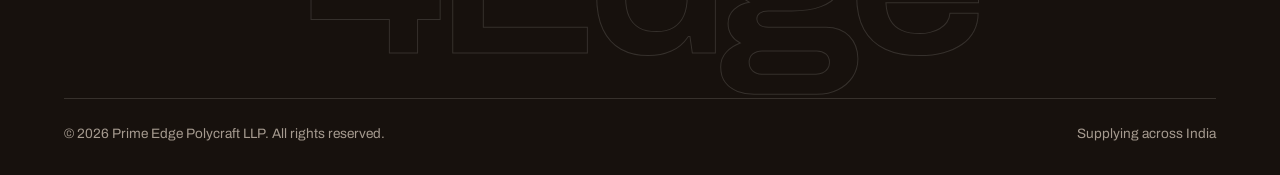
==== commit ef49e087: "Remove second phone number; use +91 93095 37501 only" ====
--- a/about.html
+++ b/about.html
@@ -143,7 +143,6 @@
       </div>
       <div class="phone-list">
         <a href="tel:+919309537501">+91 93095 37501 <span>Call</span></a>
-        <a href="tel:+919322134865">+91 93221 34865 <span>Call</span></a>
         <a href="mailto:4edge.in@gmail.com">4edge.in@gmail.com <span>Email</span></a>
       </div>
     </div>
@@ -189,7 +188,6 @@
         <h4>Contact</h4>
         <ul>
           <li><a href="tel:+919309537501">+91 93095 37501</a></li>
-          <li><a href="tel:+919322134865">+91 93221 34865</a></li>
           <li><a href="mailto:4edge.in@gmail.com">4edge.in@gmail.com</a></li>
           <li style="color:var(--muted-dark)">Sanaswadi, Shirur, Pune,<br>Maharashtra 412208</li>
         </ul>
--- a/css/styles.css
+++ b/css/styles.css
@@ -555,15 +555,20 @@
 
 .shade-grid { display: grid; grid-template-columns: repeat(auto-fill, minmax(150px, 1fr)); gap: 22px 16px; }
 @media (max-width: 520px) { .shade-grid { grid-template-columns: repeat(2, 1fr); gap: 16px 12px; } }
-.shade { background: none; border: 0; padding: 0; text-align: left; color: var(--ink); }
+.shade { background: none; border: 0; padding: 0; text-align: left; color: var(--ink); display: flex; flex-direction: column; justify-content: flex-start; align-self: start; width: 100%; }
 .shade .chip-swatch { aspect-ratio: 16 / 7; border-radius: 3px; box-shadow: inset 0 0 0 1px rgba(0,0,0,.08), 0 1px 2px rgba(0,0,0,.06); transition: transform .45s var(--ease), box-shadow .45s var(--ease); }
 .shade:hover .chip-swatch, .shade:focus-visible .chip-swatch { transform: translateY(-4px); box-shadow: inset 0 0 0 1px rgba(0,0,0,.08), 0 18px 30px -16px rgba(28,21,17,.45); }
 .shade:focus-visible { outline: none; }
 .shade:focus-visible .chip-swatch { outline: 2px solid var(--gold); outline-offset: 3px; }
-.shade .code { display: flex; justify-content: space-between; margin-top: 10px; font-size: .9rem; }
+.shade .code { display: flex; flex-direction: column; gap: 2px; margin-top: 10px; font-size: .9rem; line-height: 1.3; }
 .shade .code b { font-weight: 500; font-stretch: 112%; }
-.shade .code span { color: var(--muted); font-size: .78rem; }
+.shade .code span { color: var(--muted); font-size: .78rem; white-space: nowrap; }
 .shade-empty { padding: 80px 0; text-align: center; color: var(--muted); }
+/* Real photo swatches cropped from the physical shade cards */
+.photo { background-color: var(--b); background-size: cover; background-position: center; }
+.chip-swatch.photo { aspect-ratio: 3 / 1; overflow: hidden; }
+.chip-swatch.photo img { display: block; width: 100%; height: 100%; object-fit: cover; }
+.shade-dialog .big.photo { aspect-ratio: 3 / 1; }
 
 /* Texture renderers, driven by --b (base), --d (dark), --l (light) */
 .tx { position: relative; overflow: hidden; background-color: var(--b); }
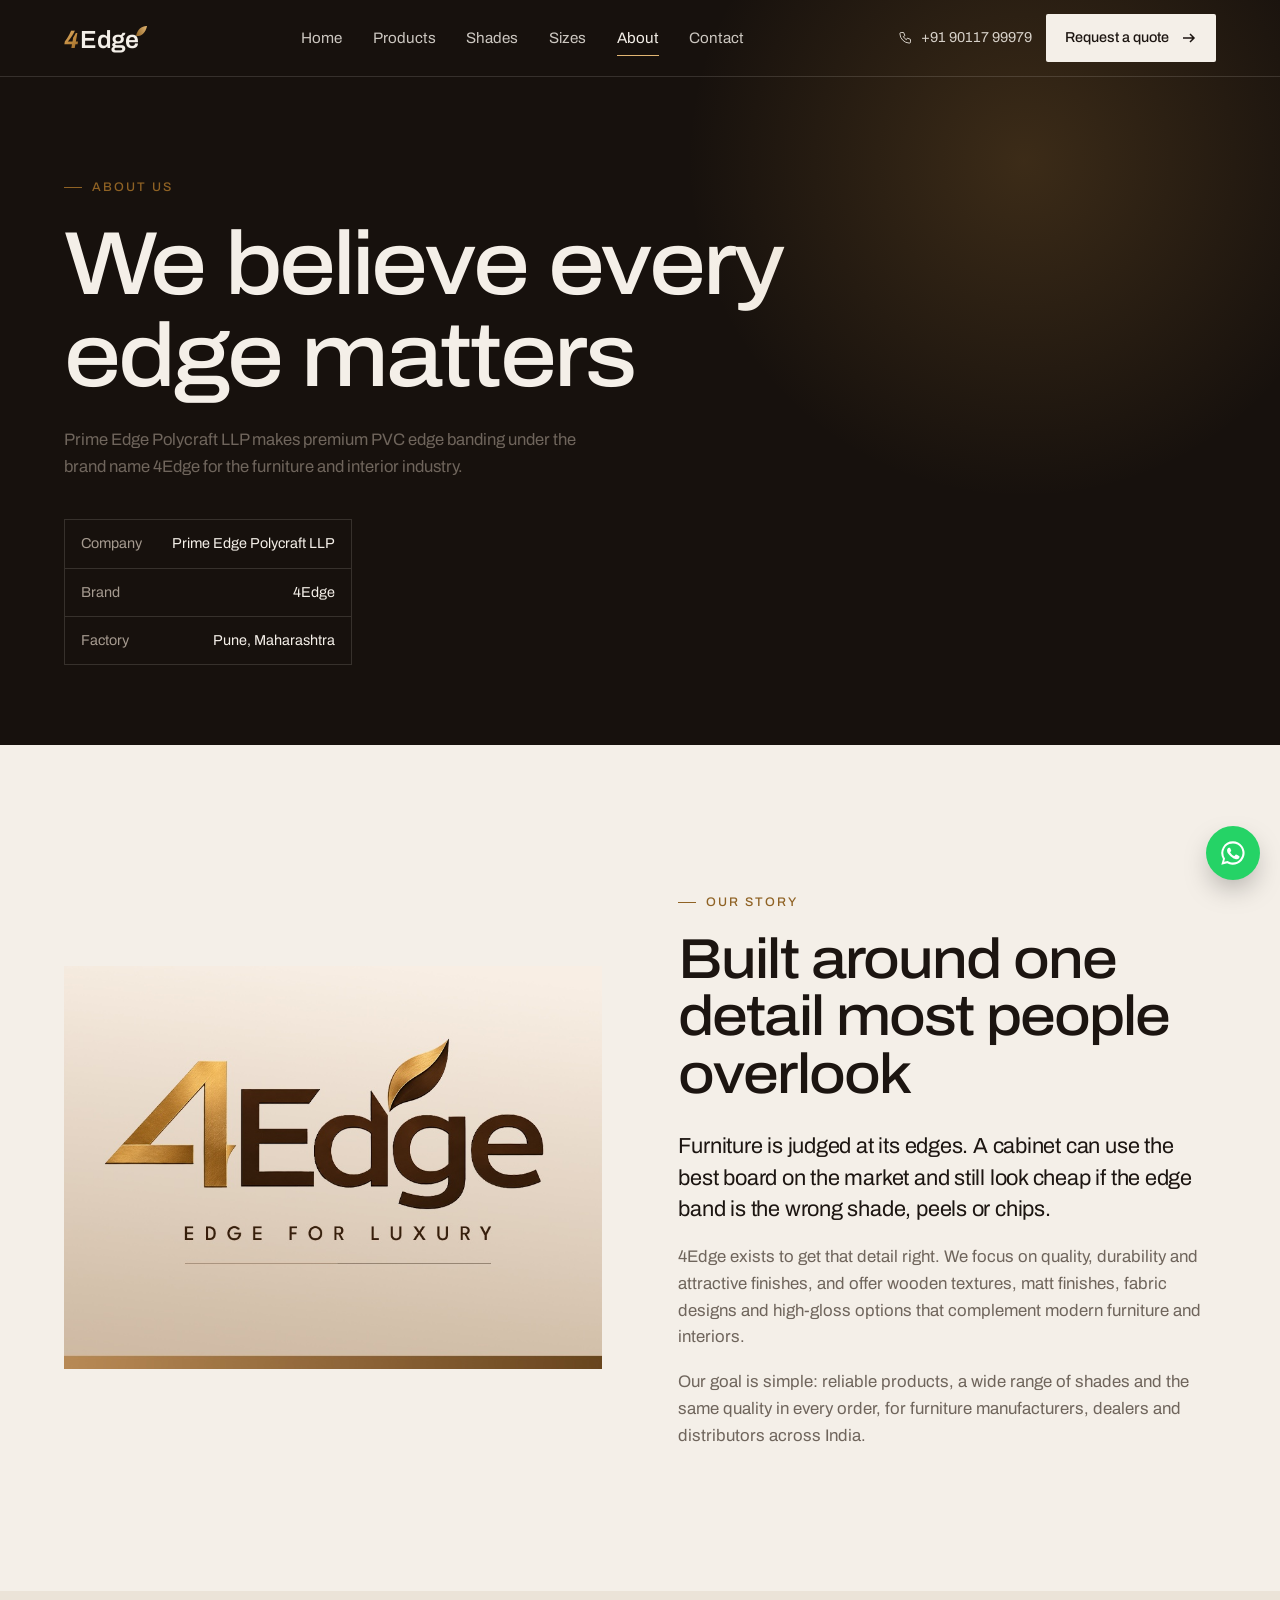
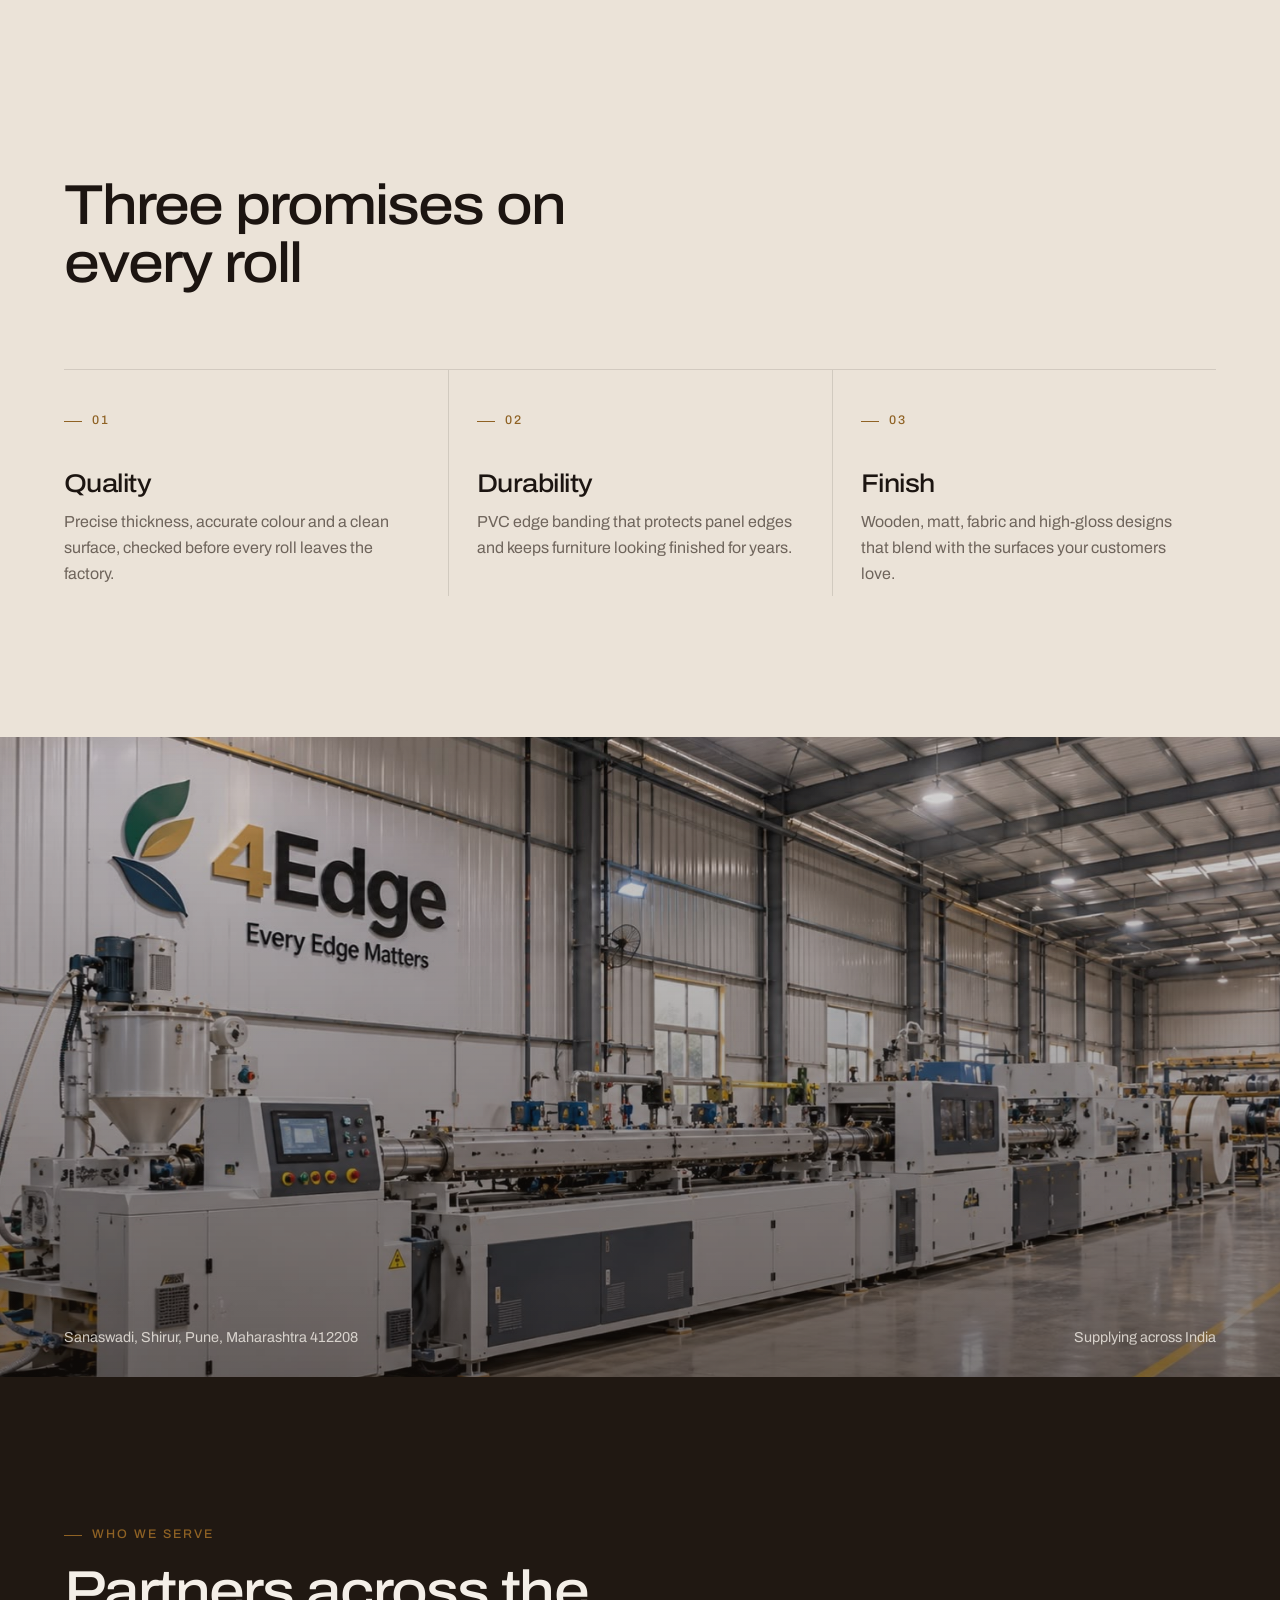
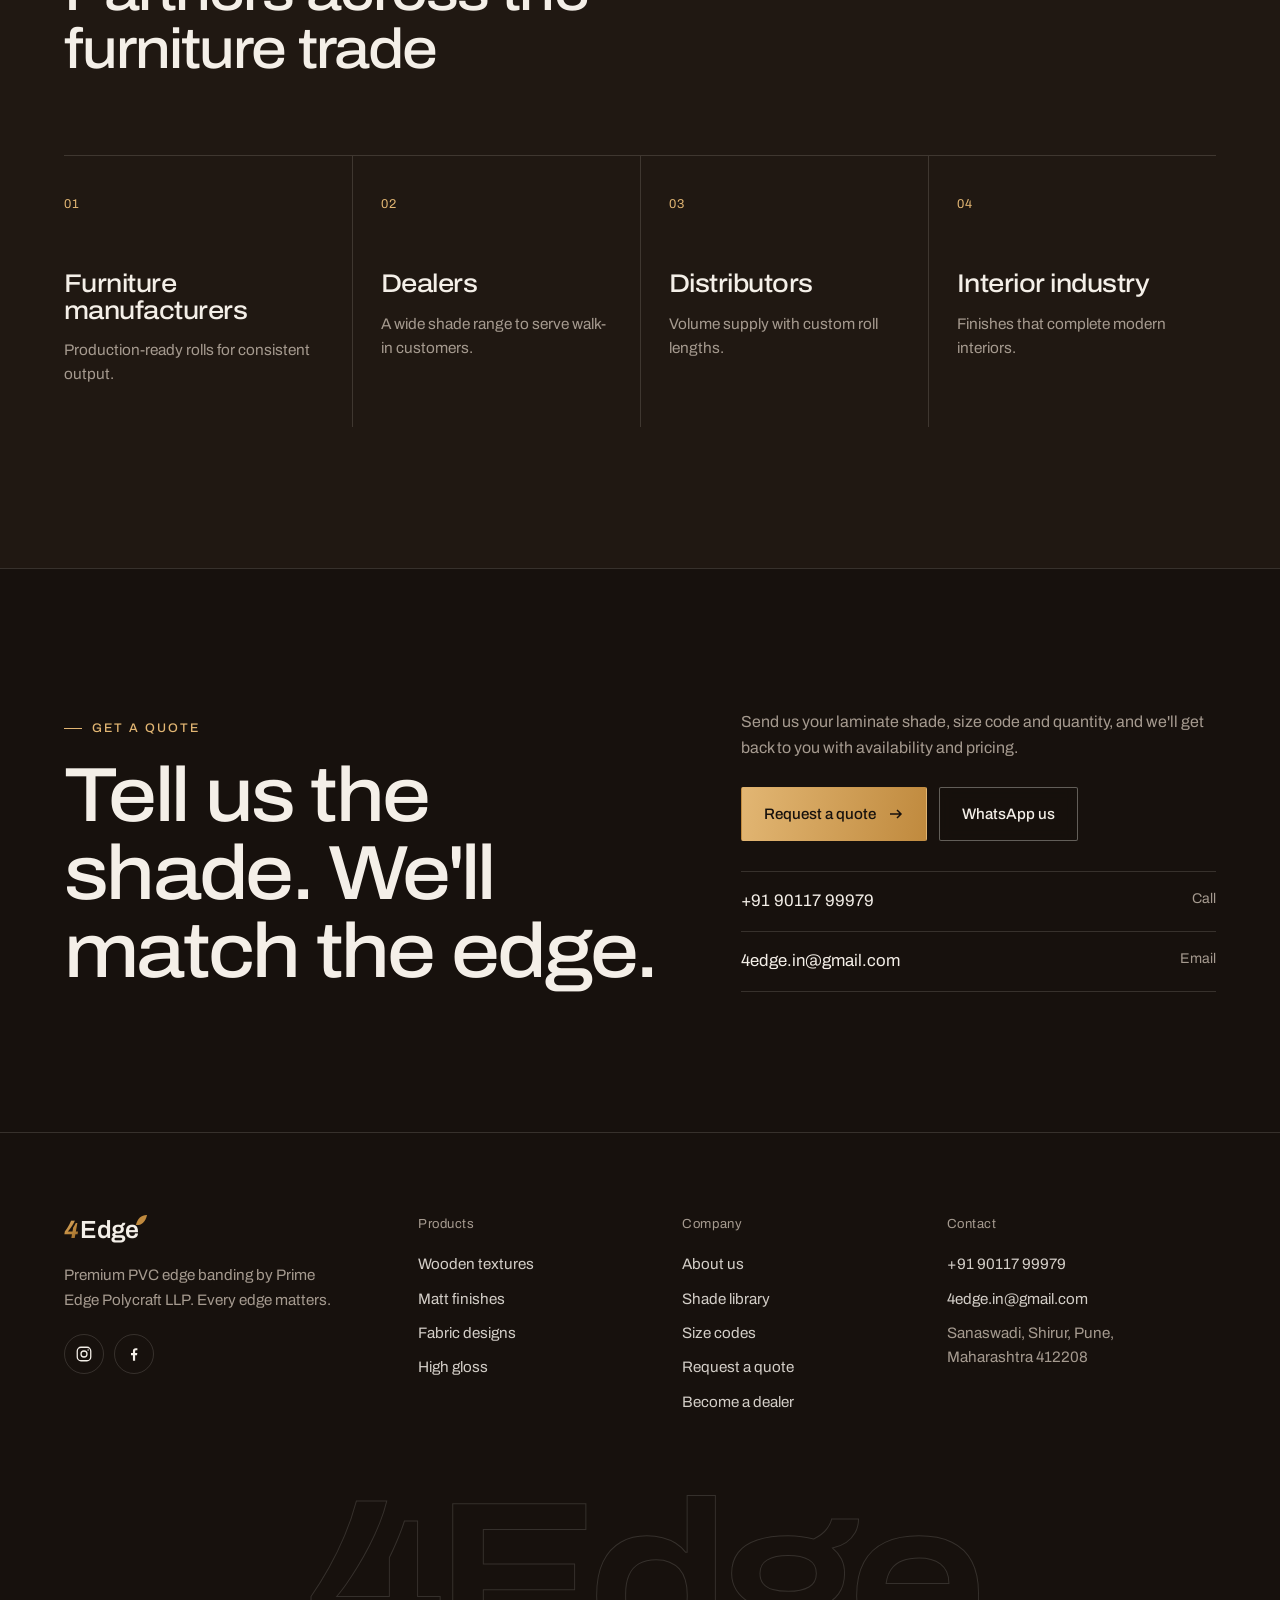
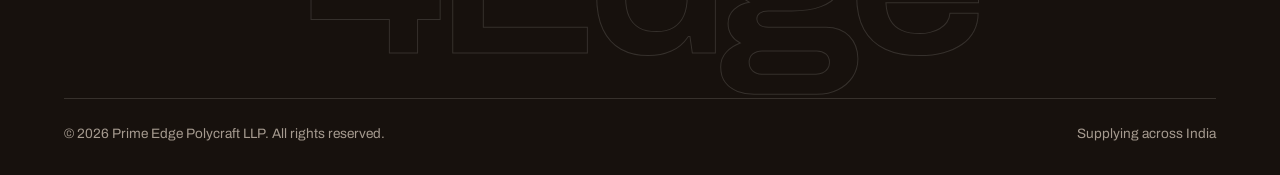
==== commit d611a3c6: "Update phone and WhatsApp number to +91 90117 99979" ====
--- a/about.html
+++ b/about.html
@@ -33,9 +33,9 @@
       <a href="contact.html">Contact</a>
     </nav>
     <div class="nav-right">
-      <a class="nav-phone" href="tel:+919309537501">
+      <a class="nav-phone" href="tel:+919011799979">
         <svg viewBox="0 0 24 24" fill="none" stroke="currentColor" stroke-width="1.6"><path d="M5 4h4l2 5-2.5 1.5a11 11 0 0 0 5 5L15 13l5 2v4a2 2 0 0 1-2 2A16 16 0 0 1 3 6a2 2 0 0 1 2-2"/></svg>
-        +91 93095 37501
+        +91 90117 99979
       </a>
       <a href="contact.html" class="btn btn-light">Request a quote <svg viewBox="0 0 16 16" fill="none" stroke="currentColor" stroke-width="1.5"><path d="M2 8h11M9 4l4 4-4 4"/></svg></a>
       <button class="nav-toggle" aria-label="Open menu" aria-expanded="false"><span></span></button>
@@ -49,7 +49,7 @@
     <a class="m-link" href="about.html">About</a>
     <a class="m-link" href="contact.html">Contact</a>
     <div class="m-foot">
-      <a href="tel:+919309537501">+91 93095 37501</a>
+      <a href="tel:+919011799979">+91 90117 99979</a>
       <a href="contact.html" class="btn btn-gold">Request a quote</a>
         <div class="social social-m">
           <a href="https://www.instagram.com/4edgee/" target="_blank" rel="noopener" aria-label="4Edge on Instagram"><svg viewBox="0 0 24 24" fill="none" stroke="currentColor" stroke-width="1.7"><rect x="3" y="3" width="18" height="18" rx="5"/><circle cx="12" cy="12" r="4"/><circle cx="17.5" cy="6.5" r="1" fill="currentColor" stroke="none"/></svg></a>
@@ -139,10 +139,10 @@
       <p>Send us your laminate shade, size code and quantity, and we'll get back to you with availability and pricing.</p>
       <div class="cta-actions">
         <a href="contact.html" class="btn btn-gold">Request a quote <svg viewBox="0 0 16 16" fill="none" stroke="currentColor" stroke-width="1.5"><path d="M2 8h11M9 4l4 4-4 4"/></svg></a>
-        <a href="https://wa.me/919309537501" target="_blank" rel="noopener" class="btn btn-ghost">WhatsApp us</a>
+        <a href="https://wa.me/919011799979" target="_blank" rel="noopener" class="btn btn-ghost">WhatsApp us</a>
       </div>
       <div class="phone-list">
-        <a href="tel:+919309537501">+91 93095 37501 <span>Call</span></a>
+        <a href="tel:+919011799979">+91 90117 99979 <span>Call</span></a>
         <a href="mailto:4edge.in@gmail.com">4edge.in@gmail.com <span>Email</span></a>
       </div>
     </div>
@@ -187,7 +187,7 @@
       <div>
         <h4>Contact</h4>
         <ul>
-          <li><a href="tel:+919309537501">+91 93095 37501</a></li>
+          <li><a href="tel:+919011799979">+91 90117 99979</a></li>
           <li><a href="mailto:4edge.in@gmail.com">4edge.in@gmail.com</a></li>
           <li style="color:var(--muted-dark)">Sanaswadi, Shirur, Pune,<br>Maharashtra 412208</li>
         </ul>
@@ -201,7 +201,7 @@
   </div>
 </footer>
 
-<a class="wa-float" href="https://wa.me/919309537501" target="_blank" rel="noopener" aria-label="Chat on WhatsApp">
+<a class="wa-float" href="https://wa.me/919011799979" target="_blank" rel="noopener" aria-label="Chat on WhatsApp">
   <svg viewBox="0 0 24 24" fill="currentColor"><path d="M12 2a10 10 0 0 0-8.6 15.1L2 22l5-1.3A10 10 0 1 0 12 2zm0 18.2c-1.5 0-3-.4-4.3-1.2l-.3-.2-3 .8.8-2.9-.2-.3A8.2 8.2 0 1 1 12 20.2zm4.5-6.1c-.2-.1-1.5-.7-1.7-.8-.2-.1-.4-.1-.6.1l-.8 1c-.1.2-.3.2-.5.1a6.7 6.7 0 0 1-3.3-2.9c-.3-.4.2-.4.8-1.4.1-.2 0-.3 0-.5l-.8-1.8c-.2-.5-.4-.4-.6-.4h-.5a1 1 0 0 0-.7.3 3 3 0 0 0-.9 2.2 5.2 5.2 0 0 0 1.1 2.7 11.8 11.8 0 0 0 4.5 4c1.7.7 2.3.8 3.2.6.5-.1 1.5-.6 1.7-1.2.2-.6.2-1.1.2-1.2-.1-.2-.3-.3-.6-.4z"/></svg>
 </a>
 
--- a/css/styles.css
+++ b/css/styles.css
@@ -553,8 +553,9 @@
 .series-head .count { color: var(--muted); font-size: .9rem; }
 .series-head .eyebrow { margin-bottom: 12px; }
 
-.shade-grid { display: grid; grid-template-columns: repeat(auto-fill, minmax(150px, 1fr)); gap: 22px 16px; }
-@media (max-width: 520px) { .shade-grid { grid-template-columns: repeat(2, 1fr); gap: 16px 12px; } }
+.shade-grid { display: grid; grid-template-columns: repeat(4, 1fr); gap: 30px 40px; }
+@media (max-width: 1000px) { .shade-grid { grid-template-columns: repeat(3, 1fr); gap: 26px 24px; } }
+@media (max-width: 680px) { .shade-grid { grid-template-columns: repeat(2, 1fr); gap: 20px 14px; } }
 .shade { background: none; border: 0; padding: 0; text-align: left; color: var(--ink); display: flex; flex-direction: column; justify-content: flex-start; align-self: start; width: 100%; }
 .shade .chip-swatch { aspect-ratio: 16 / 7; border-radius: 3px; box-shadow: inset 0 0 0 1px rgba(0,0,0,.08), 0 1px 2px rgba(0,0,0,.06); transition: transform .45s var(--ease), box-shadow .45s var(--ease); }
 .shade:hover .chip-swatch, .shade:focus-visible .chip-swatch { transform: translateY(-4px); box-shadow: inset 0 0 0 1px rgba(0,0,0,.08), 0 18px 30px -16px rgba(28,21,17,.45); }
@@ -566,9 +567,11 @@
 .shade-empty { padding: 80px 0; text-align: center; color: var(--muted); }
 /* Real photo swatches cropped from the physical shade cards */
 .photo { background-color: var(--b); background-size: cover; background-position: center; }
-.chip-swatch.photo { aspect-ratio: 3 / 1; overflow: hidden; }
+.chip-swatch.photo { aspect-ratio: 1440 / 420; overflow: hidden; border-radius: 6px; box-shadow: 0 1px 2px rgba(0,0,0,.08), 0 6px 16px -10px rgba(28,21,17,.35); }
+.chip-swatch.photo img { transition: transform .6s var(--ease); }
+.shade:hover .chip-swatch.photo img { transform: scale(1.06); }
 .chip-swatch.photo img { display: block; width: 100%; height: 100%; object-fit: cover; }
-.shade-dialog .big.photo { aspect-ratio: 3 / 1; }
+.shade-dialog .big.photo { aspect-ratio: 1440 / 420; }
 
 /* Texture renderers, driven by --b (base), --d (dark), --l (light) */
 .tx { position: relative; overflow: hidden; background-color: var(--b); }
